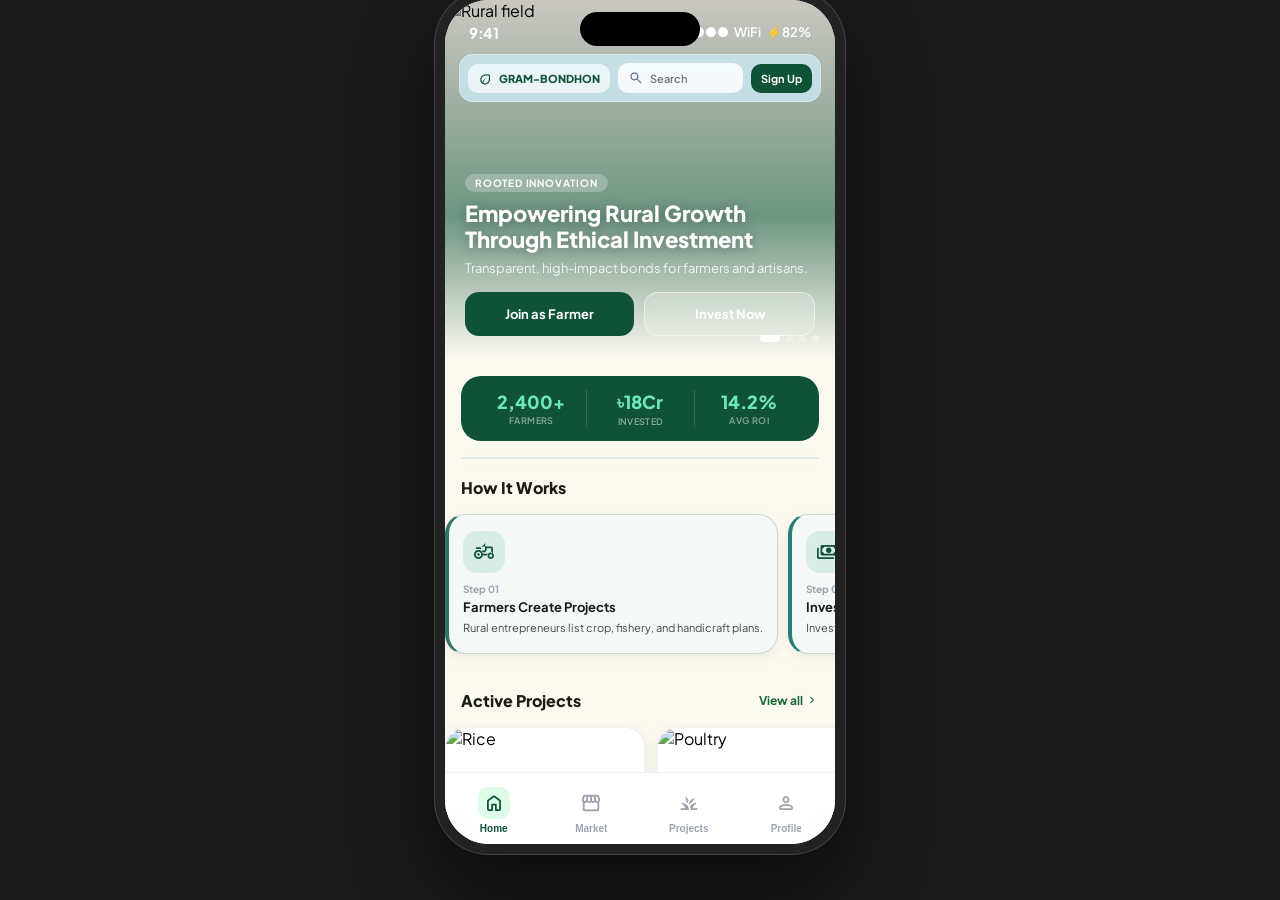
==== app.html @ dda67c63 "Initial commit: GRAM-BONDHON app" ====
<!doctype html>
<html lang="en">
  <head>
    <meta charset="utf-8" />
    <meta
      name="viewport"
      content="width=390, initial-scale=1.0, viewport-fit=cover, user-scalable=no"
    />
    <title>GRAM-BONDHON App</title>
    <link
      href="https://fonts.googleapis.com/css2?family=Plus+Jakarta+Sans:wght@400;500;600;700;800&display=swap"
      rel="stylesheet"
    />
    <link
      href="https://fonts.googleapis.com/css2?family=Material+Symbols+Rounded:opsz,wght,FILL,GRAD@24,400,0,0&display=swap"
      rel="stylesheet"
    />
    <style>
      *,
      *::before,
      *::after {
        box-sizing: border-box;
        margin: 0;
        padding: 0;
      }

      :root {
        --green-950: #052e16;
        --green-900: #0f5238;
        --green-800: #166534;
        --green-700: #15803d;
        --green-500: #22c55e;
        --green-100: #dcfce7;
        --green-50: #f0fdf4;
        --cream: #fcf9f1;
        --cream-2: #f6f3eb;
        --ink: #1c1c17;
        --ink-soft: #404943;
        --outline: #bfc9c1;
        --white: #ffffff;
        --amber: #f59e0b;
        --coral: #ef4444;
        --safe-bottom: env(safe-area-inset-bottom, 0px);
        --safe-top: env(safe-area-inset-top, 0px);
      }

      html,
      body {
        width: 100%;
        height: 100%;
        background: #1a1a1a;
        font-family: "Plus Jakarta Sans", sans-serif;
        -webkit-tap-highlight-color: transparent;
        overscroll-behavior: none;
      }

      /* ── PHONE SHELL (desktop preview) ── */
      .phone-shell {
        width: 390px;
        height: 844px;
        margin: 0 auto;
        position: relative;
        overflow: hidden;
        background: var(--cream);
        border-radius: 44px;
        box-shadow:
          0 0 0 10px #222,
          0 0 0 11px #444,
          0 40px 80px rgba(0, 0, 0, 0.6);
      }

      /* On real mobile → full screen */
      @media (max-width: 430px) {
        html,
        body {
          background: var(--cream);
        }
        .phone-shell {
          width: 100vw;
          height: 100svh;
          border-radius: 0;
          box-shadow: none;
          margin: 0;
        }
      }

      /* ── STATUS BAR ── */
      .status-bar {
        position: absolute;
        top: 0;
        left: 0;
        right: 0;
        height: 50px;
        padding: 14px 24px 0;
        display: flex;
        justify-content: space-between;
        align-items: center;
        z-index: 100;
      }
      .status-bar.dark {
        color: var(--white);
      }
      .status-bar.light {
        color: var(--ink);
      }
      .status-time {
        font-size: 15px;
        font-weight: 700;
        letter-spacing: -0.02em;
      }
      .status-icons {
        display: flex;
        align-items: center;
        gap: 5px;
        font-size: 13px;
        font-weight: 600;
      }

      /* Dynamic island */
      .dynamic-island {
        position: absolute;
        top: 12px;
        left: 50%;
        transform: translateX(-50%);
        width: 120px;
        height: 34px;
        background: #000;
        border-radius: 20px;
        z-index: 200;
      }

      /* ── SCREENS ── */
      .screen {
        position: absolute;
        inset: 0;
        overflow-y: auto;
        overflow-x: hidden;
        overscroll-behavior-y: contain;
        background: var(--cream);
        display: none;
        flex-direction: column;
        padding-bottom: calc(80px + var(--safe-bottom));
      }
      .screen.active {
        display: flex;
      }
      .screen::-webkit-scrollbar {
        display: none;
      }

      /* ── BOTTOM TAB BAR ── */
      .tabbar {
        position: absolute;
        bottom: 0;
        left: 0;
        right: 0;
        height: calc(72px + var(--safe-bottom));
        background: rgba(255, 255, 255, 0.95);
        backdrop-filter: blur(20px);
        border-top: 1px solid rgba(0, 0, 0, 0.06);
        display: flex;
        align-items: flex-start;
        padding-top: 8px;
        z-index: 100;
      }
      .tab-item {
        flex: 1;
        display: flex;
        flex-direction: column;
        align-items: center;
        gap: 4px;
        background: none;
        border: none;
        cursor: pointer;
        padding: 6px 0;
        transition: transform 150ms ease;
      }
      .tab-item:active {
        transform: scale(0.9);
      }
      .tab-icon {
        width: 32px;
        height: 32px;
        border-radius: 10px;
        display: flex;
        align-items: center;
        justify-content: center;
        transition:
          background 200ms,
          color 200ms;
      }
      .tab-item .tab-icon .material-symbols-rounded {
        font-size: 22px;
        color: #9ca3af;
      }
      .tab-item.active .tab-icon {
        background: var(--green-100);
      }
      .tab-item.active .tab-icon .material-symbols-rounded {
        color: var(--green-900);
      }
      .tab-label {
        font-size: 10px;
        font-weight: 600;
        color: #9ca3af;
      }
      .tab-item.active .tab-label {
        color: var(--green-900);
      }

      /* ── HERO SCREEN (Home) ── */
      .home-hero {
        position: relative;
        width: 100%;
        height: 360px;
        flex-shrink: 0;
      }
      .home-hero img {
        width: 100%;
        height: 100%;
        object-fit: cover;
      }
      .hero-slide {
        position: absolute;
        inset: 0;
        opacity: 0;
        transition: opacity 800ms ease;
      }
      .hero-slide.active {
        opacity: 1;
      }
      .hero-overlay {
        position: absolute;
        inset: 0;
        background: linear-gradient(
          to bottom,
          rgba(0, 0, 0, 0.2) 0%,
          rgba(15, 82, 56, 0.6) 60%,
          var(--cream) 100%
        );
      }
      .hero-text {
        position: absolute;
        bottom: 0;
        left: 0;
        right: 0;
        padding: 20px 20px 24px;
      }
      .hero-tag {
        display: inline-block;
        padding: 3px 10px;
        background: rgba(255, 255, 255, 0.25);
        backdrop-filter: blur(8px);
        border-radius: 20px;
        color: #fff;
        font-size: 10px;
        font-weight: 700;
        letter-spacing: 0.08em;
        text-transform: uppercase;
        margin-bottom: 8px;
      }
      .hero-title {
        font-size: 22px;
        font-weight: 800;
        color: #fff;
        line-height: 1.2;
        text-shadow: 0 2px 12px rgba(0, 0, 0, 0.3);
      }
      .hero-sub {
        font-size: 13px;
        color: rgba(255, 255, 255, 0.85);
        line-height: 1.5;
        margin-top: 6px;
      }
      .hero-dots {
        position: absolute;
        right: 16px;
        bottom: 18px;
        display: flex;
        gap: 6px;
        z-index: 3;
      }
      .hero-dot {
        width: 7px;
        height: 7px;
        border-radius: 999px;
        background: rgba(255, 255, 255, 0.35);
      }
      .hero-dot.active {
        width: 20px;
        background: rgba(255, 255, 255, 0.95);
      }

      .home-topnav {
        position: absolute;
        top: 54px;
        left: 14px;
        right: 14px;
        z-index: 20;
        border-radius: 14px;
        padding: 8px;
        background: rgba(207, 239, 251, 0.72);
        backdrop-filter: blur(10px);
        border: 1px solid rgba(255, 255, 255, 0.35);
        display: flex;
        align-items: center;
        gap: 8px;
      }
      .brand-chip {
        display: flex;
        align-items: center;
        gap: 6px;
        background: rgba(255, 255, 255, 0.65);
        border-radius: 10px;
        padding: 7px 10px;
        color: var(--green-900);
        font-size: 11px;
        font-weight: 800;
        white-space: nowrap;
      }
      .brand-chip .material-symbols-rounded {
        font-size: 15px;
      }
      .mini-search {
        flex: 1;
        display: flex;
        align-items: center;
        gap: 6px;
        background: rgba(255, 255, 255, 0.82);
        border-radius: 10px;
        padding: 7px 10px;
      }
      .mini-search .material-symbols-rounded {
        font-size: 16px;
        color: #64748b;
      }
      .mini-search input {
        border: none;
        outline: none;
        width: 100%;
        background: transparent;
        font:
          600 11px "Plus Jakarta Sans",
          sans-serif;
        color: #334155;
      }
      .signup-chip {
        border: none;
        border-radius: 10px;
        padding: 8px 10px;
        background: var(--green-900);
        color: #fff;
        font:
          700 11px "Plus Jakarta Sans",
          sans-serif;
      }

      .halal-card {
        margin: 0 16px 18px;
        display: flex;
        background: var(--white);
        border: 1px solid rgba(15, 82, 56, 0.12);
        border-radius: 20px;
        overflow: hidden;
        box-shadow: 0 4px 14px rgba(0, 0, 0, 0.06);
      }
      .halal-card img {
        width: 118px;
        object-fit: cover;
      }
      .halal-body {
        padding: 12px;
      }
      .halal-kicker {
        font-size: 9px;
        font-weight: 800;
        color: var(--green-800);
        text-transform: uppercase;
        letter-spacing: 0.08em;
      }
      .halal-title {
        margin-top: 4px;
        font-size: 14px;
        line-height: 1.3;
        font-weight: 800;
        color: var(--ink);
      }
      .halal-points {
        margin-top: 7px;
        color: var(--ink-soft);
        font-size: 11px;
        line-height: 1.5;
      }
      .hero-btns {
        display: flex;
        gap: 10px;
        margin-top: 14px;
      }
      .btn-primary {
        flex: 1;
        padding: 13px;
        background: var(--green-900);
        color: #fff;
        font-family: inherit;
        font-size: 13px;
        font-weight: 700;
        border: none;
        border-radius: 14px;
        cursor: pointer;
        transition: transform 150ms;
        active: scale(0.95);
      }
      .btn-primary:active {
        transform: scale(0.95);
      }
      .btn-secondary {
        flex: 1;
        padding: 13px;
        background: rgba(255, 255, 255, 0.2);
        color: #fff;
        font-family: inherit;
        font-size: 13px;
        font-weight: 700;
        border: 1.5px solid rgba(255, 255, 255, 0.5);
        border-radius: 14px;
        cursor: pointer;
        backdrop-filter: blur(8px);
      }
      .btn-secondary:active {
        transform: scale(0.95);
      }

      /* ── STATS STRIP ── */
      .stats-strip {
        margin: 0 16px 16px;
        background: var(--green-900);
        border-radius: 20px;
        padding: 14px 16px;
        display: grid;
        grid-template-columns: 1fr 1fr 1fr;
        text-align: center;
      }
      .stat-item {
        padding: 0 8px;
      }
      .stat-item + .stat-item {
        border-left: 1px solid rgba(255, 255, 255, 0.15);
      }
      .stat-val {
        font-size: 18px;
        font-weight: 800;
        color: #6ee7b7;
      }
      .stat-lbl {
        font-size: 9px;
        font-weight: 600;
        color: rgba(255, 255, 255, 0.5);
        text-transform: uppercase;
        letter-spacing: 0.04em;
        margin-top: 2px;
      }

      /* ── SECTION HEADER ── */
      .section-header {
        display: flex;
        justify-content: space-between;
        align-items: center;
        padding: 0 16px;
        margin-bottom: 12px;
      }
      .section-title {
        font-size: 16px;
        font-weight: 800;
        color: var(--ink);
      }
      .section-link {
        font-size: 12px;
        font-weight: 700;
        color: var(--green-800);
        background: none;
        border: none;
        cursor: pointer;
        font-family: inherit;
        display: flex;
        align-items: center;
        gap: 2px;
      }
      .material-symbols-rounded {
        font-family: "Material Symbols Rounded";
        font-style: normal;
      }

      /* ── PROJECT CARDS (horizontal scroll) ── */
      .cards-scroll {
        display: flex;
        gap: 12px;
        overflow-x: auto;
        overflow-y: hidden;
        padding: 4px 16px 12px;
        scroll-snap-type: x mandatory;
        -webkit-overflow-scrolling: touch;
      }
      .cards-scroll::-webkit-scrollbar {
        display: none;
      }

      .proj-card {
        width: 200px;
        flex-shrink: 0;
        background: var(--white);
        border-radius: 20px;
        overflow: hidden;
        scroll-snap-align: start;
        box-shadow: 0 4px 16px rgba(0, 0, 0, 0.07);
        border: 1px solid rgba(0, 0, 0, 0.05);
      }
      .proj-img {
        width: 100%;
        height: 120px;
        object-fit: cover;
        display: block;
      }
      .proj-body {
        padding: 12px;
      }
      .proj-badge {
        display: inline-block;
        padding: 3px 9px;
        border-radius: 20px;
        font-size: 9px;
        font-weight: 700;
        text-transform: uppercase;
        letter-spacing: 0.06em;
        margin-bottom: 7px;
      }
      .badge-green {
        background: var(--green-100);
        color: var(--green-800);
      }
      .badge-blue {
        background: #dbeafe;
        color: #1e40af;
      }
      .badge-teal {
        background: #ccfbf1;
        color: #0f766e;
      }
      .proj-loc {
        display: flex;
        align-items: center;
        gap: 3px;
        font-size: 10px;
        color: #9ca3af;
        font-weight: 600;
        margin-bottom: 4px;
      }
      .proj-name {
        font-size: 13px;
        font-weight: 700;
        color: var(--ink);
        margin-bottom: 10px;
      }
      .proj-progress-wrap {
        height: 5px;
        background: #f1f5f9;
        border-radius: 99px;
        overflow: hidden;
        margin-bottom: 4px;
      }
      .proj-progress-fill {
        height: 100%;
        background: linear-gradient(90deg, var(--green-800), #34d399);
        border-radius: 99px;
      }
      .proj-stats {
        display: flex;
        justify-content: space-between;
        align-items: center;
        margin-top: 10px;
        padding-top: 10px;
        border-top: 1px solid #f1f5f9;
      }
      .proj-roi {
        font-size: 15px;
        font-weight: 800;
        color: var(--green-900);
      }
      .proj-roi-lbl {
        font-size: 9px;
        color: #9ca3af;
        font-weight: 600;
        display: block;
      }
      .btn-invest {
        padding: 7px 14px;
        background: var(--green-900);
        color: #fff;
        font-size: 11px;
        font-weight: 700;
        border: none;
        border-radius: 10px;
        cursor: pointer;
        font-family: inherit;
      }
      .btn-invest:active {
        transform: scale(0.92);
      }
      .btn-closed {
        padding: 7px 14px;
        background: var(--green-50);
        color: var(--green-800);
        font-size: 11px;
        font-weight: 700;
        border: 1px solid var(--green-800);
        border-radius: 10px;
      }

      /* ── HOW IT WORKS ── */
      .steps-row {
        display: flex;
        gap: 10px;
        overflow-x: auto;
        padding: 4px 16px 12px;
        scroll-snap-type: x mandatory;
      }
      .steps-row::-webkit-scrollbar {
        display: none;
      }
      .step-card {
        min-width: 160px;
        background: #f4f8f6;
        border-radius: 20px;
        padding: 16px 14px;
        scroll-snap-align: start;
        border: 1px solid rgba(19, 78, 74, 0.18);
        border-left: 4px solid #2f7666;
        box-shadow: 0 4px 14px rgba(0, 0, 0, 0.06);
        flex-shrink: 0;
      }
      .step-card:nth-child(2) {
        border-left-color: #2b7b78;
      }
      .step-card:nth-child(3) {
        border-left-color: #337b5e;
      }
      .step-card:nth-child(4) {
        border-left-color: #3a8372;
      }
      .step-card:nth-child(5) {
        border-left-color: #467d66;
      }
      .step-card:nth-child(6) {
        border-left-color: #2a6e5e;
      }
      .step-icon {
        width: 42px;
        height: 42px;
        border-radius: 14px;
        background: #d8ede5;
        display: flex;
        align-items: center;
        justify-content: center;
        margin-bottom: 10px;
      }
      .step-icon .material-symbols-rounded {
        font-size: 22px;
        color: var(--green-900);
      }
      .step-num {
        font-size: 10px;
        font-weight: 700;
        color: #9ca3af;
        margin-bottom: 4px;
      }
      .step-title {
        font-size: 13px;
        font-weight: 700;
        color: var(--ink);
        margin-bottom: 5px;
      }
      .step-desc {
        font-size: 11px;
        color: var(--ink-soft);
        line-height: 1.5;
      }

      /* ── TESTIMONIALS ── */
      .testi-card {
        margin: 0 16px 12px;
        background: var(--white);
        border-radius: 20px;
        padding: 16px;
        border: 1px solid rgba(0, 0, 0, 0.05);
        box-shadow: 0 4px 14px rgba(0, 0, 0, 0.05);
      }
      .stars {
        display: flex;
        gap: 2px;
        margin-bottom: 10px;
      }
      .star {
        font-size: 14px;
        color: var(--amber);
      }
      .testi-quote {
        font-size: 13px;
        color: var(--ink-soft);
        line-height: 1.6;
        font-style: italic;
        margin-bottom: 12px;
      }
      .testi-author {
        display: flex;
        align-items: center;
        gap: 10px;
      }
      .testi-avatar {
        width: 36px;
        height: 36px;
        border-radius: 50%;
        overflow: hidden;
        flex-shrink: 0;
      }
      .testi-avatar img {
        width: 100%;
        height: 100%;
        object-fit: cover;
      }
      .testi-name {
        font-size: 13px;
        font-weight: 700;
        color: var(--ink);
      }
      .testi-role {
        font-size: 10px;
        font-weight: 600;
        color: #9ca3af;
        text-transform: uppercase;
        letter-spacing: 0.05em;
      }

      /* ── SECTION SPACING ── */
      .section {
        margin-bottom: 24px;
      }

      /* ── ARTISAN BANNER ── */
      .artisan-banner {
        margin: 0 16px 24px;
        border-radius: 24px;
        overflow: hidden;
        position: relative;
        height: 180px;
      }
      .artisan-banner img {
        width: 100%;
        height: 100%;
        object-fit: cover;
      }
      .artisan-overlay {
        position: absolute;
        inset: 0;
        background: linear-gradient(
          120deg,
          rgba(15, 82, 56, 0.85) 0%,
          rgba(15, 82, 56, 0.3) 100%
        );
        padding: 20px;
        display: flex;
        flex-direction: column;
        justify-content: flex-end;
      }
      .artisan-label {
        font-size: 10px;
        font-weight: 700;
        color: rgba(255, 255, 255, 0.7);
        text-transform: uppercase;
        letter-spacing: 0.08em;
        margin-bottom: 5px;
      }
      .artisan-title {
        font-size: 17px;
        font-weight: 800;
        color: #fff;
        line-height: 1.2;
        margin-bottom: 10px;
      }
      .artisan-btn {
        display: inline-block;
        padding: 9px 18px;
        background: #fff;
        color: var(--green-900);
        font-size: 12px;
        font-weight: 700;
        border-radius: 12px;
        border: none;
        cursor: pointer;
        font-family: inherit;
        width: fit-content;
      }

      .about-stack {
        display: grid;
        gap: 10px;
        margin: 0 16px 24px;
      }
      .about-card {
        background: var(--white);
        border: 1px solid rgba(15, 82, 56, 0.12);
        border-radius: 16px;
        padding: 14px;
      }
      .about-title {
        font-size: 13px;
        font-weight: 800;
        color: var(--green-900);
      }
      .about-desc {
        margin-top: 5px;
        font-size: 12px;
        line-height: 1.5;
        color: var(--ink-soft);
      }
      .about-cta {
        margin-top: 8px;
        background: var(--green-900);
        color: #fff;
        border: none;
        border-radius: 10px;
        padding: 8px 12px;
        font:
          700 11px "Plus Jakarta Sans",
          sans-serif;
      }

      /* ─── MARKETPLACE SCREEN ─── */
      .screen-topbar {
        padding: 56px 16px 16px;
        background: var(--white);
        border-bottom: 1px solid rgba(0, 0, 0, 0.06);
        position: sticky;
        top: 0;
        z-index: 10;
      }
      .screen-topbar h1 {
        font-size: 20px;
        font-weight: 800;
        color: var(--ink);
      }
      .screen-topbar p {
        font-size: 12px;
        color: #9ca3af;
        margin-top: 2px;
      }
      .search-bar {
        display: flex;
        align-items: center;
        gap: 10px;
        background: var(--cream-2);
        border-radius: 14px;
        padding: 10px 14px;
        margin-top: 12px;
      }
      .search-bar .material-symbols-rounded {
        font-size: 20px;
        color: #9ca3af;
      }
      .search-bar input {
        flex: 1;
        background: none;
        border: none;
        outline: none;
        font:
          500 13px "Plus Jakarta Sans",
          sans-serif;
        color: var(--ink);
      }
      .filter-chips {
        display: flex;
        gap: 8px;
        overflow-x: auto;
        padding: 12px 16px 0;
      }
      .filter-chips::-webkit-scrollbar {
        display: none;
      }
      .fchip {
        padding: 7px 14px;
        border-radius: 20px;
        font-size: 12px;
        font-weight: 600;
        white-space: nowrap;
        border: 1.5px solid var(--outline);
        color: var(--ink-soft);
        background: var(--white);
        cursor: pointer;
        font-family: inherit;
        transition: all 150ms;
      }
      .fchip.on {
        background: var(--green-900);
        color: #fff;
        border-color: var(--green-900);
      }

      .mkt-grid {
        padding: 16px;
        display: flex;
        flex-direction: column;
        gap: 12px;
      }
      .mkt-card {
        background: var(--white);
        border-radius: 20px;
        overflow: hidden;
        display: flex;
        gap: 0;
        border: 1px solid rgba(0, 0, 0, 0.06);
        box-shadow: 0 4px 14px rgba(0, 0, 0, 0.05);
      }
      .mkt-img {
        width: 110px;
        flex-shrink: 0;
      }
      .mkt-img img {
        width: 100%;
        height: 100%;
        object-fit: cover;
        display: block;
      }
      .mkt-body {
        padding: 12px;
        flex: 1;
      }
      .mkt-name {
        font-size: 14px;
        font-weight: 700;
        color: var(--ink);
        margin-bottom: 3px;
      }
      .mkt-loc {
        font-size: 10px;
        color: #9ca3af;
        font-weight: 600;
        margin-bottom: 8px;
      }
      .mkt-bar-wrap {
        height: 5px;
        background: #f1f5f9;
        border-radius: 99px;
        overflow: hidden;
      }
      .mkt-bar-fill {
        height: 100%;
        border-radius: 99px;
        background: linear-gradient(90deg, var(--green-800), #34d399);
      }
      .mkt-footer {
        display: flex;
        justify-content: space-between;
        align-items: center;
        margin-top: 10px;
      }
      .mkt-roi {
        font-size: 14px;
        font-weight: 800;
        color: var(--green-900);
      }
      .mkt-pct {
        font-size: 10px;
        font-weight: 700;
        color: var(--green-800);
      }

      /* ─── PROFILE SCREEN ─── */
      .profile-hero {
        background: linear-gradient(160deg, var(--green-900), #166534);
        padding: 60px 20px 28px;
        display: flex;
        flex-direction: column;
        align-items: center;
        text-align: center;
      }
      .avatar-ring {
        width: 80px;
        height: 80px;
        border-radius: 50%;
        border: 3px solid rgba(255, 255, 255, 0.4);
        overflow: hidden;
        margin-bottom: 12px;
      }
      .avatar-ring img {
        width: 100%;
        height: 100%;
        object-fit: cover;
      }
      .profile-name {
        font-size: 20px;
        font-weight: 800;
        color: #fff;
      }
      .profile-handle {
        font-size: 12px;
        color: rgba(255, 255, 255, 0.6);
        margin-top: 3px;
      }
      .profile-stats {
        display: flex;
        gap: 0;
        margin-top: 20px;
        background: rgba(255, 255, 255, 0.1);
        border-radius: 16px;
        overflow: hidden;
      }
      .pstat {
        flex: 1;
        padding: 12px 10px;
        text-align: center;
      }
      .pstat + .pstat {
        border-left: 1px solid rgba(255, 255, 255, 0.15);
      }
      .pstat-val {
        font-size: 16px;
        font-weight: 800;
        color: #fff;
      }
      .pstat-lbl {
        font-size: 9px;
        color: rgba(255, 255, 255, 0.5);
        font-weight: 600;
        text-transform: uppercase;
        letter-spacing: 0.04em;
      }

      .profile-menu {
        padding: 16px;
        display: flex;
        flex-direction: column;
        gap: 10px;
      }
      .menu-item {
        display: flex;
        align-items: center;
        gap: 14px;
        background: var(--white);
        padding: 14px 16px;
        border-radius: 16px;
        border: 1px solid rgba(0, 0, 0, 0.05);
      }
      .menu-icon {
        width: 38px;
        height: 38px;
        border-radius: 12px;
        display: flex;
        align-items: center;
        justify-content: center;
      }
      .menu-icon .material-symbols-rounded {
        font-size: 20px;
      }
      .menu-label {
        flex: 1;
        font-size: 14px;
        font-weight: 600;
        color: var(--ink);
      }
      .menu-arrow .material-symbols-rounded {
        font-size: 18px;
        color: #d1d5db;
      }

      /* ─── PROJECTS SCREEN ─── */
      .proj-full-card {
        margin: 0 16px 12px;
        background: var(--white);
        border-radius: 20px;
        overflow: hidden;
        border: 1px solid rgba(0, 0, 0, 0.06);
        box-shadow: 0 4px 14px rgba(0, 0, 0, 0.05);
      }
      .proj-full-img {
        width: 100%;
        height: 160px;
        object-fit: cover;
        display: block;
      }
      .proj-full-body {
        padding: 14px;
      }
      .proj-full-top {
        display: flex;
        justify-content: space-between;
        align-items: flex-start;
        margin-bottom: 10px;
      }
      .proj-full-name {
        font-size: 15px;
        font-weight: 800;
        color: var(--ink);
      }
      .proj-status {
        padding: 4px 10px;
        border-radius: 20px;
        font-size: 10px;
        font-weight: 700;
      }
      .status-open {
        background: var(--green-100);
        color: var(--green-800);
      }
      .status-closed {
        background: #fee2e2;
        color: #991b1b;
      }
      .proj-meta {
        display: flex;
        gap: 12px;
        font-size: 11px;
        color: #9ca3af;
        font-weight: 600;
        margin-bottom: 10px;
      }
      .proj-full-footer {
        display: flex;
        justify-content: space-between;
        align-items: center;
        padding-top: 10px;
        border-top: 1px solid #f8fafc;
      }

      /* Page transitions */
      .screen {
        animation: fadeUp 300ms ease both;
      }
      @keyframes fadeUp {
        from {
          opacity: 0;
          transform: translateY(8px);
        }
        to {
          opacity: 1;
          transform: translateY(0);
        }
      }
    </style>
  </head>
  <body>
    <div class="phone-shell">
      <!-- Dynamic Island -->
      <div class="dynamic-island"></div>

      <!-- ════════════════════ SCREEN: HOME ════════════════════ -->
      <div class="screen active" id="screen-home">
        <div
          class="status-bar dark"
          style="
            position: fixed;
            top: 0;
            left: 50%;
            transform: translateX(-50%);
            width: min(390px, 100vw);
            z-index: 200;
          "
        >
          <span class="status-time">9:41</span>
          <div class="status-icons">
            <span>●●●</span>
            <span>WiFi</span>
            <span>⚡82%</span>
          </div>
        </div>

        <div class="home-topnav">
          <div class="brand-chip">
            <span class="material-symbols-rounded">eco</span>GRAM-BONDHON
          </div>
          <label class="mini-search" aria-label="search">
            <span class="material-symbols-rounded">search</span>
            <input type="search" placeholder="Search" />
          </label>
          <button class="signup-chip">Sign Up</button>
        </div>

        <div class="home-hero">
          <img
            class="hero-slide active"
            src="https://lh3.googleusercontent.com/aida-public/[base64]"
            alt="Rural field"
          />
          <img
            class="hero-slide"
            src="https://lh3.googleusercontent.com/aida-public/[base64]"
            alt="Harvest"
          />
          <img
            class="hero-slide"
            src="https://lh3.googleusercontent.com/aida-public/[base64]"
            alt="Nakshi Kantha"
          />
          <img
            class="hero-slide"
            src="https://lh3.googleusercontent.com/aida-public/[base64]"
            alt="Handcrafted baskets"
          />
          <div class="hero-overlay"></div>
          <div class="hero-text">
            <span class="hero-tag">Rooted Innovation</span>
            <h1 class="hero-title">
              Empowering Rural Growth Through Ethical Investment
            </h1>
            <p class="hero-sub">
              Transparent, high-impact bonds for farmers and artisans.
            </p>
            <div class="hero-btns">
              <button class="btn-primary">Join as Farmer</button>
              <button class="btn-secondary">Invest Now</button>
            </div>
          </div>
          <div class="hero-dots">
            <span class="hero-dot active"></span>
            <span class="hero-dot"></span>
            <span class="hero-dot"></span>
            <span class="hero-dot"></span>
          </div>
        </div>

        <div class="stats-strip" style="margin-top: 16px">
          <div class="stat-item">
            <div class="stat-val">2,400+</div>
            <div class="stat-lbl">Farmers</div>
          </div>
          <div class="stat-item">
            <div class="stat-val">৳18Cr</div>
            <div class="stat-lbl">Invested</div>
          </div>
          <div class="stat-item">
            <div class="stat-val">14.2%</div>
            <div class="stat-lbl">Avg ROI</div>
          </div>
        </div>

        <div class="halal-card">
          <img
            src="https://lh3.googleusercontent.com/aida-public/[base64]"
            alt="Halal investment"
          />
          <div class="halal-body">
            <div class="halal-kicker">Halal Investment Reimagined</div>
            <div class="halal-title">0% Interest, 100% Asset-Backed</div>
            <div class="halal-points">
              Risk-sharing model with transparent production and fair returns.
            </div>
          </div>
        </div>

        <div class="section">
          <div class="section-header">
            <span class="section-title">How It Works</span>
          </div>
          <div class="steps-row">
            <div class="step-card">
              <div class="step-icon">
                <span class="material-symbols-rounded">agriculture</span>
              </div>
              <div class="step-num">Step 01</div>
              <div class="step-title">Farmers Create Projects</div>
              <div class="step-desc">
                Rural entrepreneurs list crop, fishery, and handicraft plans.
              </div>
            </div>
            <div class="step-card">
              <div class="step-icon">
                <span class="material-symbols-rounded">payments</span>
              </div>
              <div class="step-num">Step 02</div>
              <div class="step-title">Investors Fund Ventures</div>
              <div class="step-desc">
                Investors back vetted projects from as low as 5,000 BDT.
              </div>
            </div>
            <div class="step-card">
              <div class="step-icon">
                <span class="material-symbols-rounded">school</span>
              </div>
              <div class="step-num">Step 03</div>
              <div class="step-title">Training & Support</div>
              <div class="step-desc">
                Admin provides continuous guidance to improve skills and output.
              </div>
            </div>
            <div class="step-card">
              <div class="step-icon">
                <span class="material-symbols-rounded">monitoring</span>
              </div>
              <div class="step-num">Step 04</div>
              <div class="step-title">Production Monitoring</div>
              <div class="step-desc">
                Farmers and artisans produce while admin tracks quality.
              </div>
            </div>
            <div class="step-card">
              <div class="step-icon">
                <span class="material-symbols-rounded">storefront</span>
              </div>
              <div class="step-num">Step 05</div>
              <div class="step-title">Sales & Distribution</div>
              <div class="step-desc">
                Goods are sold online and in local markets; customers buy
                direct.
              </div>
            </div>
            <div class="step-card">
              <div class="step-icon">
                <span class="material-symbols-rounded">trending_up</span>
              </div>
              <div class="step-num">Step 06</div>
              <div class="step-title">Profit Distribution</div>
              <div class="step-desc">
                Returns are fairly shared among investors, producers, and
                platform.
              </div>
            </div>
          </div>
        </div>

        <div class="section">
          <div class="section-header">
            <span class="section-title">Active Projects</span>
            <button class="section-link" onclick="switchTab('marketplace')">
              View all
              <span class="material-symbols-rounded" style="font-size: 14px"
                >chevron_right</span
              >
            </button>
          </div>
          <div class="cards-scroll">
            <div class="proj-card">
              <img
                class="proj-img"
                src="https://lh3.googleusercontent.com/aida-public/[base64]"
                alt="Rice"
              />
              <div class="proj-body">
                <span class="proj-badge badge-green">Agriculture</span>
                <div class="proj-loc">
                  <span class="material-symbols-rounded" style="font-size: 11px"
                    >location_on</span
                  >Mymensingh
                </div>
                <div class="proj-name">Monsoon Paddy Harvest</div>
                <div class="proj-progress-wrap">
                  <div class="proj-progress-fill" style="width: 90%"></div>
                </div>
                <div
                  style="
                    font-size: 10px;
                    color: #9ca3af;
                    font-weight: 600;
                    margin-top: 3px;
                  "
                >
                  90% funded
                </div>
                <div class="proj-stats">
                  <div>
                    <span class="proj-roi-lbl">ROI</span
                    ><span class="proj-roi">12.5%</span>
                  </div>
                  <button class="btn-invest">Invest</button>
                </div>
              </div>
            </div>

            <div class="proj-card">
              <img
                class="proj-img"
                src="https://lh3.googleusercontent.com/aida-public/[base64]"
                alt="Poultry"
              />
              <div class="proj-body">
                <span class="proj-badge badge-blue">Livestock</span>
                <div class="proj-loc">
                  <span class="material-symbols-rounded" style="font-size: 11px"
                    >location_on</span
                  >Bogra
                </div>
                <div class="proj-name">Sustainable Poultry</div>
                <div class="proj-progress-wrap">
                  <div class="proj-progress-fill" style="width: 65%"></div>
                </div>
                <div
                  style="
                    font-size: 10px;
                    color: #9ca3af;
                    font-weight: 600;
                    margin-top: 3px;
                  "
                >
                  65% funded
                </div>
                <div class="proj-stats">
                  <div>
                    <span class="proj-roi-lbl">ROI</span
                    ><span class="proj-roi">15.0%</span>
                  </div>
                  <button class="btn-invest">Invest</button>
                </div>
              </div>
            </div>

            <div class="proj-card">
              <img
                class="proj-img"
                src="https://lh3.googleusercontent.com/aida-public/[base64]"
                alt="Fish"
              />
              <div class="proj-body">
                <span class="proj-badge badge-teal">Fishery</span>
                <div class="proj-loc">
                  <span class="material-symbols-rounded" style="font-size: 11px"
                    >location_on</span
                  >Sylhet
                </div>
                <div class="proj-name">Sylhet Bio-Fish Hatchery</div>
                <div class="proj-progress-wrap">
                  <div class="proj-progress-fill" style="width: 42%"></div>
                </div>
                <div
                  style="
                    font-size: 10px;
                    color: #9ca3af;
                    font-weight: 600;
                    margin-top: 3px;
                  "
                >
                  42% funded
                </div>
                <div class="proj-stats">
                  <div>
                    <span class="proj-roi-lbl">ROI</span
                    ><span class="proj-roi">18.2%</span>
                  </div>
                  <button class="btn-invest">Invest</button>
                </div>
              </div>
            </div>

            <div class="proj-card">
              <img
                class="proj-img"
                src="https://lh3.googleusercontent.com/aida-public/[base64]"
                alt="Nakshi Kantha"
              />
              <div class="proj-body">
                <span class="proj-badge badge-green">Handicraft</span>
                <div class="proj-loc">
                  <span class="material-symbols-rounded" style="font-size: 11px"
                    >location_on</span
                  >Rajshahi
                </div>
                <div class="proj-name">Nakshi Kantha Collective</div>
                <div class="proj-progress-wrap">
                  <div class="proj-progress-fill" style="width: 63%"></div>
                </div>
                <div
                  style="
                    font-size: 10px;
                    color: #9ca3af;
                    font-weight: 600;
                    margin-top: 3px;
                  "
                >
                  63% funded
                </div>
                <div class="proj-stats">
                  <div>
                    <span class="proj-roi-lbl">ROI</span
                    ><span class="proj-roi">11.0%</span>
                  </div>
                  <button class="btn-invest">Invest</button>
                </div>
              </div>
            </div>

            <div class="proj-card">
              <img
                class="proj-img"
                src="https://lh3.googleusercontent.com/aida-public/[base64]"
                alt="Jhuri Beti Bag"
              />
              <div class="proj-body">
                <span class="proj-badge badge-blue">Handicraft</span>
                <div class="proj-loc">
                  <span class="material-symbols-rounded" style="font-size: 11px"
                    >location_on</span
                  >Khulna
                </div>
                <div class="proj-name">Jhuri Beti Bag Workshop</div>
                <div class="proj-progress-wrap">
                  <div class="proj-progress-fill" style="width: 56%"></div>
                </div>
                <div
                  style="
                    font-size: 10px;
                    color: #9ca3af;
                    font-weight: 600;
                    margin-top: 3px;
                  "
                >
                  56% funded
                </div>
                <div class="proj-stats">
                  <div>
                    <span class="proj-roi-lbl">ROI</span
                    ><span class="proj-roi">10.8%</span>
                  </div>
                  <button class="btn-invest">Invest</button>
                </div>
              </div>
            </div>
          </div>
        </div>

        <div class="artisan-banner">
          <img
            src="https://lh3.googleusercontent.com/aida-public/[base64]"
            alt="Artisan"
          />
          <div class="artisan-overlay">
            <span class="artisan-label">Empowering Artisans</span>
            <div class="artisan-title">
              Handcrafted Legacy: Women Entrepreneurs
            </div>
            <button class="artisan-btn">Explore Collective</button>
          </div>
        </div>

        <div class="section">
          <div class="section-header">
            <span class="section-title">Ratings & Reviews</span>
          </div>
          <div class="testi-card">
            <div class="stars">★★★★★</div>
            <p class="testi-quote">
              "Knowing my capital is helping a farmer in Sylhet buy modern
              equipment is much more rewarding than just seeing numbers in a
              bank app."
            </p>
            <div class="testi-author">
              <div class="testi-avatar">
                <img
                  src="https://lh3.googleusercontent.com/aida-public/[base64]"
                  alt="Anwar"
                />
              </div>
              <div>
                <div class="testi-name">Anwar Hossain</div>
                <div class="testi-role">Tech Entrepreneur</div>
              </div>
            </div>
          </div>
          <div class="testi-card">
            <div class="stars">★★★★★</div>
            <p class="testi-quote">
              "Being part of the artisan collective has grown our village's
              income by 40%. The platform cut out the middlemen entirely."
            </p>
            <div class="testi-author">
              <div class="testi-avatar">
                <img
                  src="https://lh3.googleusercontent.com/aida-public/[base64]"
                  alt="Rabeya"
                />
              </div>
              <div>
                <div class="testi-name">Rabeya Begum</div>
                <div class="testi-role">Artisan Leader</div>
              </div>
            </div>
          </div>
          <div class="testi-card">
            <div class="stars">★★★★★</div>
            <p class="testi-quote">
              "I receive monthly updates with photos of the ventures I funded.
              It feels connected, transparent, and meaningful."
            </p>
            <div class="testi-author">
              <div class="testi-avatar">
                <img
                  src="https://lh3.googleusercontent.com/aida-public/[base64]"
                  alt="Farah"
                />
              </div>
              <div>
                <div class="testi-name">Farah Jahan</div>
                <div class="testi-role">Financial Analyst</div>
              </div>
            </div>
          </div>
        </div>

        <div class="section">
          <div class="section-header">
            <span class="section-title">About</span>
          </div>
          <div class="about-stack">
            <article class="about-card">
              <div class="about-title">Who We Are</div>
              <p class="about-desc">
                GRAM-BONDHON connects ethical investors with rural farmers and
                women artisans across Bangladesh.
              </p>
            </article>
            <article class="about-card">
              <div class="about-title">Our Partners</div>
              <p class="about-desc">
                We collaborate with local cooperatives, community groups, and
                logistics partners to ensure fair market access.
              </p>
            </article>
            <article class="about-card">
              <div class="about-title">Hiring</div>
              <p class="about-desc">
                Join our team to build inclusive finance and rural growth tools.
              </p>
              <button class="about-cta">View Openings</button>
            </article>
          </div>
        </div>
      </div>
      <!-- end #screen-home -->

      <!-- ════════════════════ SCREEN: MARKETPLACE ════════════════════ -->
      <div class="screen" id="screen-marketplace">
        <div class="screen-topbar">
          <h1>Marketplace</h1>
          <p>67 active investment bonds</p>
          <div class="search-bar">
            <span class="material-symbols-rounded">search</span>
            <input
              placeholder="Search projects, crops, regions…"
              type="search"
            />
          </div>
        </div>
        <div class="filter-chips">
          <button class="fchip on">All</button>
          <button class="fchip">Agriculture</button>
          <button class="fchip">Livestock</button>
          <button class="fchip">Fishery</button>
          <button class="fchip">Artisan</button>
        </div>
        <div class="mkt-grid">
          <div class="mkt-card">
            <div class="mkt-img">
              <img
                src="https://lh3.googleusercontent.com/aida-public/[base64]"
                alt=""
              />
            </div>
            <div class="mkt-body">
              <div class="mkt-name">Monsoon Paddy Harvest</div>
              <div class="mkt-loc">📍 Mymensingh, Bangladesh</div>
              <div class="mkt-bar-wrap">
                <div class="mkt-bar-fill" style="width: 90%"></div>
              </div>
              <div class="mkt-footer">
                <span class="mkt-roi">12.5%</span
                ><span class="mkt-pct">90% funded</span>
              </div>
            </div>
          </div>
          <div class="mkt-card">
            <div class="mkt-img">
              <img
                src="https://lh3.googleusercontent.com/aida-public/[base64]"
                alt=""
              />
            </div>
            <div class="mkt-body">
              <div class="mkt-name">Sustainable Poultry</div>
              <div class="mkt-loc">📍 Bogra, Bangladesh</div>
              <div class="mkt-bar-wrap">
                <div class="mkt-bar-fill" style="width: 65%"></div>
              </div>
              <div class="mkt-footer">
                <span class="mkt-roi">15.0%</span
                ><span class="mkt-pct">65% funded</span>
              </div>
            </div>
          </div>
          <div class="mkt-card">
            <div class="mkt-img">
              <img
                src="https://lh3.googleusercontent.com/aida-public/[base64]"
                alt=""
              />
            </div>
            <div class="mkt-body">
              <div class="mkt-name">Sylhet Bio-Fish Hatchery</div>
              <div class="mkt-loc">📍 Sylhet, Bangladesh</div>
              <div class="mkt-bar-wrap">
                <div class="mkt-bar-fill" style="width: 42%"></div>
              </div>
              <div class="mkt-footer">
                <span class="mkt-roi">18.2%</span
                ><span class="mkt-pct">42% funded</span>
              </div>
            </div>
          </div>
          <div class="mkt-card">
            <div class="mkt-img">
              <img
                src="https://lh3.googleusercontent.com/aida-public/[base64]"
                alt=""
              />
            </div>
            <div class="mkt-body">
              <div class="mkt-name">Nakshi Kantha Artisans</div>
              <div class="mkt-loc">📍 Rajshahi, Bangladesh</div>
              <div class="mkt-bar-wrap">
                <div class="mkt-bar-fill" style="width: 63%"></div>
              </div>
              <div class="mkt-footer">
                <span class="mkt-roi">11.0%</span
                ><span class="mkt-pct">63% funded</span>
              </div>
            </div>
          </div>
        </div>
      </div>
      <!-- end marketplace -->

      <!-- ════════════════════ SCREEN: PROJECTS ════════════════════ -->
      <div class="screen" id="screen-projects">
        <div class="screen-topbar">
          <h1>My Projects</h1>
          <p>Track your active investments</p>
        </div>
        <div style="padding: 16px 0">
          <div class="proj-full-card">
            <img
              class="proj-full-img"
              src="https://lh3.googleusercontent.com/aida-public/[base64]"
              alt="Paddy"
            />
            <div class="proj-full-body">
              <div class="proj-full-top">
                <div class="proj-full-name">Monsoon Paddy Cycle</div>
                <span class="proj-status status-open">Active</span>
              </div>
              <div class="proj-meta">
                <span>📍 Bogura</span>
                <span>🌾 Agriculture</span>
                <span>150 days left</span>
              </div>
              <div class="proj-progress-wrap">
                <div class="proj-progress-fill" style="width: 82%"></div>
              </div>
              <div
                style="
                  font-size: 11px;
                  color: #9ca3af;
                  font-weight: 600;
                  margin-top: 4px;
                "
              >
                82% of ৳12,00,000 raised
              </div>
              <div class="proj-full-footer">
                <div>
                  <div
                    class="proj-roi-lbl"
                    style="font-size: 10px; color: #9ca3af"
                  >
                    Your Investment
                  </div>
                  <div
                    style="
                      font-size: 15px;
                      font-weight: 800;
                      color: var(--green-900);
                    "
                  >
                    ৳25,000
                  </div>
                </div>
                <div>
                  <div
                    class="proj-roi-lbl"
                    style="font-size: 10px; color: #9ca3af"
                  >
                    Expected Return
                  </div>
                  <div
                    style="
                      font-size: 15px;
                      font-weight: 800;
                      color: var(--green-900);
                    "
                  >
                    ৳28,125
                  </div>
                </div>
              </div>
            </div>
          </div>
          <div class="proj-full-card">
            <img
              class="proj-full-img"
              src="https://lh3.googleusercontent.com/aida-public/[base64]"
              alt="Fish"
            />
            <div class="proj-full-body">
              <div class="proj-full-top">
                <div class="proj-full-name">Bio-Fish Hatchery</div>
                <span class="proj-status status-closed">Completed</span>
              </div>
              <div class="proj-meta">
                <span>📍 Sylhet</span>
                <span>🐟 Fishery</span>
                <span>Matured</span>
              </div>
              <div class="proj-progress-wrap">
                <div class="proj-progress-fill" style="width: 100%"></div>
              </div>
              <div
                style="
                  font-size: 11px;
                  color: #9ca3af;
                  font-weight: 600;
                  margin-top: 4px;
                "
              >
                Fully funded & closed
              </div>
              <div class="proj-full-footer">
                <div>
                  <div
                    class="proj-roi-lbl"
                    style="font-size: 10px; color: #9ca3af"
                  >
                    Invested
                  </div>
                  <div
                    style="
                      font-size: 15px;
                      font-weight: 800;
                      color: var(--green-900);
                    "
                  >
                    ৳50,000
                  </div>
                </div>
                <div>
                  <div
                    class="proj-roi-lbl"
                    style="font-size: 10px; color: #9ca3af"
                  >
                    Returns Received
                  </div>
                  <div
                    style="font-size: 15px; font-weight: 800; color: #16a34a"
                  >
                    ৳59,100 ✓
                  </div>
                </div>
              </div>
            </div>
          </div>
        </div>
      </div>
      <!-- end projects -->

      <!-- ════════════════════ SCREEN: PROFILE ════════════════════ -->
      <div class="screen" id="screen-profile">
        <div class="profile-hero">
          <div class="avatar-ring">
            <img
              src="https://lh3.googleusercontent.com/aida-public/[base64]"
              alt="Profile"
            />
          </div>
          <div class="profile-name">Anwar Hossain</div>
          <div class="profile-handle">@anwar.investor · Dhaka</div>
          <div class="profile-stats" style="width: 100%; margin-top: 20px">
            <div class="pstat">
              <div class="pstat-val">12</div>
              <div class="pstat-lbl">Investments</div>
            </div>
            <div class="pstat">
              <div class="pstat-val">৳3.2L</div>
              <div class="pstat-lbl">Total Invested</div>
            </div>
            <div class="pstat">
              <div class="pstat-val">14.8%</div>
              <div class="pstat-lbl">Avg ROI</div>
            </div>
          </div>
        </div>
        <div class="profile-menu">
          <div class="menu-item">
            <div class="menu-icon" style="background: #dcfce7">
              <span
                class="material-symbols-rounded"
                style="color: var(--green-800)"
                >account_circle</span
              >
            </div>
            <span class="menu-label">Edit Profile</span>
            <div class="menu-arrow">
              <span class="material-symbols-rounded">chevron_right</span>
            </div>
          </div>
          <div class="menu-item">
            <div class="menu-icon" style="background: #dbeafe">
              <span class="material-symbols-rounded" style="color: #1d4ed8"
                >wallet</span
              >
            </div>
            <span class="menu-label">My Wallet</span>
            <div class="menu-arrow">
              <span class="material-symbols-rounded">chevron_right</span>
            </div>
          </div>
          <div class="menu-item">
            <div class="menu-icon" style="background: #fef3c7">
              <span class="material-symbols-rounded" style="color: #b45309"
                >notifications</span
              >
            </div>
            <span class="menu-label">Notifications</span>
            <div class="menu-arrow">
              <span class="material-symbols-rounded">chevron_right</span>
            </div>
          </div>
          <div class="menu-item">
            <div class="menu-icon" style="background: #f3e8ff">
              <span class="material-symbols-rounded" style="color: #7e22ce"
                >bar_chart</span
              >
            </div>
            <span class="menu-label">Impact Report</span>
            <div class="menu-arrow">
              <span class="material-symbols-rounded">chevron_right</span>
            </div>
          </div>
          <div class="menu-item">
            <div class="menu-icon" style="background: #fce7f3">
              <span class="material-symbols-rounded" style="color: #be185d"
                >help</span
              >
            </div>
            <span class="menu-label">Help & Support</span>
            <div class="menu-arrow">
              <span class="material-symbols-rounded">chevron_right</span>
            </div>
          </div>
          <div class="menu-item">
            <div class="menu-icon" style="background: #fee2e2">
              <span class="material-symbols-rounded" style="color: #dc2626"
                >logout</span
              >
            </div>
            <span class="menu-label" style="color: #dc2626">Log Out</span>
            <div class="menu-arrow">
              <span class="material-symbols-rounded">chevron_right</span>
            </div>
          </div>
        </div>
      </div>
      <!-- end profile -->

      <!-- ════════════════════ BOTTOM TAB BAR ════════════════════ -->
      <nav class="tabbar">
        <button
          class="tab-item active"
          id="tab-home"
          onclick="switchTab('home')"
        >
          <div class="tab-icon">
            <span class="material-symbols-rounded">home</span>
          </div>
          <span class="tab-label">Home</span>
        </button>
        <button
          class="tab-item"
          id="tab-marketplace"
          onclick="switchTab('marketplace')"
        >
          <div class="tab-icon">
            <span class="material-symbols-rounded">storefront</span>
          </div>
          <span class="tab-label">Market</span>
        </button>
        <button
          class="tab-item"
          id="tab-projects"
          onclick="switchTab('projects')"
        >
          <div class="tab-icon">
            <span class="material-symbols-rounded">grass</span>
          </div>
          <span class="tab-label">Projects</span>
        </button>
        <button
          class="tab-item"
          id="tab-profile"
          onclick="switchTab('profile')"
        >
          <div class="tab-icon">
            <span class="material-symbols-rounded">person</span>
          </div>
          <span class="tab-label">Profile</span>
        </button>
      </nav>
    </div>
    <!-- end phone-shell -->

    <script>
      function switchTab(name) {
        document
          .querySelectorAll(".screen")
          .forEach((s) => s.classList.remove("active"));
        document
          .querySelectorAll(".tab-item")
          .forEach((t) => t.classList.remove("active"));
        document.getElementById("screen-" + name).classList.add("active");
        document.getElementById("tab-" + name).classList.add("active");
      }

      // Filter chip toggle in marketplace
      document.querySelectorAll(".fchip").forEach((chip) => {
        chip.addEventListener("click", () => {
          document
            .querySelectorAll(".fchip")
            .forEach((c) => c.classList.remove("on"));
          chip.classList.add("on");
        });
      });

      // Home hero slideshow
      const heroSlides = document.querySelectorAll(".hero-slide");
      const heroDots = document.querySelectorAll(".hero-dot");
      let heroIndex = 0;
      function setHeroSlide(index) {
        heroSlides.forEach((slide, i) => {
          slide.classList.toggle("active", i === index);
        });
        heroDots.forEach((dot, i) => {
          dot.classList.toggle("active", i === index);
        });
      }
      if (heroSlides.length > 1) {
        setInterval(() => {
          heroIndex = (heroIndex + 1) % heroSlides.length;
          setHeroSlide(heroIndex);
        }, 4000);
      }
    </script>
  </body>
</html>
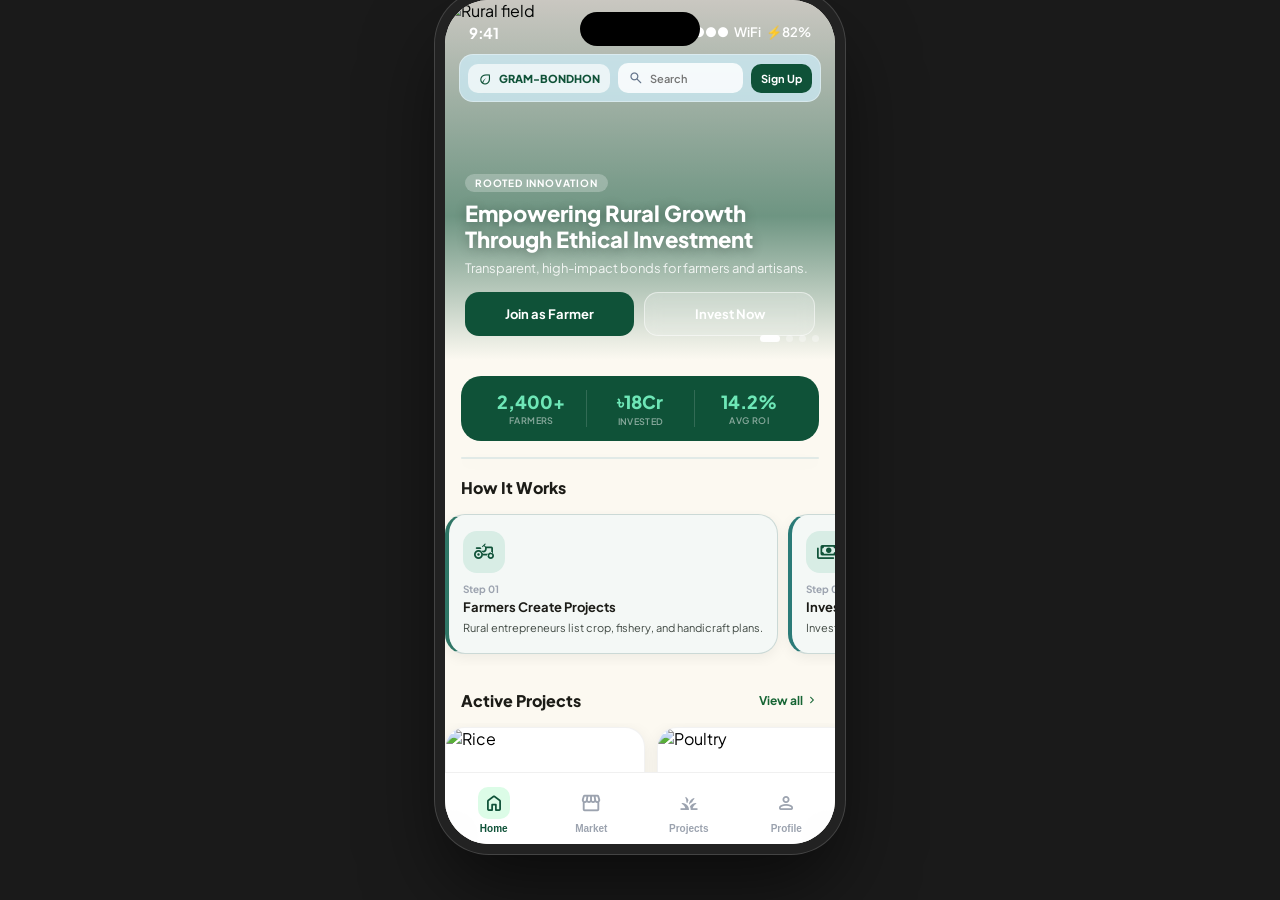
==== commit 5b47954b: "Add full auth and verification flow in app" ====
--- a/app.html
+++ b/app.html
@@ -353,6 +353,7 @@
         font:
           700 11px "Plus Jakarta Sans",
           sans-serif;
+        cursor: pointer;
       }
 
       .halal-card {
@@ -408,7 +409,6 @@
         border-radius: 14px;
         cursor: pointer;
         transition: transform 150ms;
-        active: scale(0.95);
       }
       .btn-primary:active {
         transform: scale(0.95);
@@ -1127,6 +1127,223 @@
         align-items: center;
         padding-top: 10px;
         border-top: 1px solid #f8fafc;
+      }
+
+      /* ─── AUTH OVERLAY ─── */
+      .auth-overlay {
+        position: absolute;
+        inset: 0;
+        background: rgba(7, 13, 10, 0.5);
+        backdrop-filter: blur(6px);
+        z-index: 400;
+        display: none;
+        align-items: flex-end;
+      }
+      .auth-overlay.active {
+        display: flex;
+      }
+      .auth-sheet {
+        width: 100%;
+        background: #fff;
+        border-radius: 24px 24px 0 0;
+        padding: 16px 16px calc(16px + var(--safe-bottom));
+        box-shadow: 0 -12px 28px rgba(0, 0, 0, 0.2);
+        max-height: 86%;
+        overflow-y: auto;
+      }
+      .auth-grab {
+        width: 42px;
+        height: 5px;
+        border-radius: 999px;
+        background: #d1d5db;
+        margin: 0 auto 10px;
+      }
+      .auth-head {
+        display: flex;
+        justify-content: space-between;
+        align-items: center;
+      }
+      .auth-title {
+        font-size: 18px;
+        font-weight: 800;
+        color: var(--ink);
+      }
+      .auth-close {
+        width: 34px;
+        height: 34px;
+        border-radius: 10px;
+        border: none;
+        background: #f3f4f6;
+        color: #374151;
+        cursor: pointer;
+      }
+      .auth-tabs {
+        margin-top: 12px;
+        display: grid;
+        grid-template-columns: 1fr 1fr;
+        gap: 8px;
+      }
+      .auth-tab {
+        padding: 10px;
+        border-radius: 12px;
+        border: 1.5px solid #d1d5db;
+        background: #fff;
+        font:
+          700 12px "Plus Jakarta Sans",
+          sans-serif;
+        color: #4b5563;
+        cursor: pointer;
+      }
+      .auth-tab.active {
+        border-color: var(--green-900);
+        color: var(--green-900);
+        background: var(--green-50);
+      }
+      .auth-msg {
+        margin-top: 10px;
+        border-radius: 10px;
+        padding: 9px 10px;
+        font-size: 11px;
+        line-height: 1.4;
+        display: none;
+      }
+      .auth-msg.show {
+        display: block;
+      }
+      .auth-msg.info {
+        background: #e0f2fe;
+        color: #0369a1;
+      }
+      .auth-msg.ok {
+        background: #dcfce7;
+        color: #166534;
+      }
+      .auth-msg.error {
+        background: #fee2e2;
+        color: #991b1b;
+      }
+      .auth-form {
+        margin-top: 12px;
+        display: grid;
+        gap: 10px;
+      }
+      .auth-field {
+        display: grid;
+        gap: 5px;
+      }
+      .auth-field label {
+        font-size: 11px;
+        font-weight: 700;
+        color: #4b5563;
+      }
+      .auth-field input {
+        width: 100%;
+        height: 42px;
+        border-radius: 12px;
+        border: 1.5px solid #d1d5db;
+        padding: 0 12px;
+        font:
+          600 13px "Plus Jakarta Sans",
+          sans-serif;
+        color: #111827;
+        outline: none;
+      }
+      .auth-field input:focus {
+        border-color: var(--green-700);
+        box-shadow: 0 0 0 3px rgba(22, 101, 52, 0.12);
+      }
+      .auth-submit {
+        margin-top: 4px;
+        height: 44px;
+        border: none;
+        border-radius: 12px;
+        color: #fff;
+        background: var(--green-900);
+        font:
+          700 13px "Plus Jakarta Sans",
+          sans-serif;
+        cursor: pointer;
+      }
+      .otp-wrap {
+        margin-top: 12px;
+        background: #f8fafc;
+        border: 1px solid #e5e7eb;
+        border-radius: 12px;
+        padding: 10px;
+        display: none;
+      }
+      .otp-wrap.active {
+        display: block;
+      }
+      .otp-top {
+        display: flex;
+        justify-content: space-between;
+        align-items: center;
+        margin-bottom: 7px;
+      }
+      .otp-title {
+        font-size: 12px;
+        font-weight: 800;
+        color: #111827;
+      }
+      .otp-hint {
+        font-size: 10px;
+        color: #6b7280;
+      }
+      .otp-row {
+        display: flex;
+        gap: 8px;
+      }
+      .otp-row input {
+        flex: 1;
+        height: 40px;
+        border-radius: 10px;
+        border: 1.5px solid #d1d5db;
+        padding: 0 10px;
+        font:
+          700 16px "Plus Jakarta Sans",
+          sans-serif;
+        letter-spacing: 0.18em;
+      }
+      .otp-row button {
+        width: 108px;
+        border: none;
+        border-radius: 10px;
+        background: #1f2937;
+        color: #fff;
+        font:
+          700 11px "Plus Jakarta Sans",
+          sans-serif;
+        cursor: pointer;
+      }
+      .otp-actions {
+        margin-top: 8px;
+        display: flex;
+        justify-content: flex-end;
+      }
+      .otp-resend {
+        border: none;
+        background: transparent;
+        color: var(--green-800);
+        font:
+          700 11px "Plus Jakarta Sans",
+          sans-serif;
+        cursor: pointer;
+      }
+      .verified-chip {
+        display: inline-flex;
+        align-items: center;
+        gap: 3px;
+        margin-left: 7px;
+        padding: 3px 7px;
+        border-radius: 999px;
+        background: rgba(255, 255, 255, 0.18);
+        border: 1px solid rgba(255, 255, 255, 0.25);
+        font-size: 10px;
+        font-weight: 700;
+      }
+      .verified-chip .material-symbols-rounded {
+        font-size: 12px;
       }
 
       /* Page transitions */
@@ -1179,7 +1396,7 @@
             <span class="material-symbols-rounded">search</span>
             <input type="search" placeholder="Search" />
           </label>
-          <button class="signup-chip">Sign Up</button>
+          <button class="signup-chip" id="auth-launch-btn">Sign Up</button>
         </div>
 
         <div class="home-hero">
@@ -1882,8 +2099,16 @@
               alt="Profile"
             />
           </div>
-          <div class="profile-name">Anwar Hossain</div>
-          <div class="profile-handle">@anwar.investor · Dhaka</div>
+          <div class="profile-name" id="profile-name-text">
+            Anwar Hossain
+            <span class="verified-chip" id="profile-verified-chip">
+              <span class="material-symbols-rounded">verified</span>
+              Verified
+            </span>
+          </div>
+          <div class="profile-handle" id="profile-handle-text">
+            @anwar.investor · Dhaka
+          </div>
           <div class="profile-stats" style="width: 100%; margin-top: 20px">
             <div class="pstat">
               <div class="pstat-val">12</div>
@@ -1935,6 +2160,21 @@
               <span class="material-symbols-rounded">chevron_right</span>
             </div>
           </div>
+          <div class="menu-item" id="verification-menu-row">
+            <div class="menu-icon" style="background: #dcfce7">
+              <span
+                class="material-symbols-rounded"
+                style="color: var(--green-800)"
+                >verified_user</span
+              >
+            </div>
+            <span class="menu-label" id="verify-status-label"
+              >Verification: Completed</span
+            >
+            <div class="menu-arrow">
+              <span class="material-symbols-rounded">chevron_right</span>
+            </div>
+          </div>
           <div class="menu-item">
             <div class="menu-icon" style="background: #f3e8ff">
               <span class="material-symbols-rounded" style="color: #7e22ce"
@@ -1957,7 +2197,7 @@
               <span class="material-symbols-rounded">chevron_right</span>
             </div>
           </div>
-          <div class="menu-item">
+          <div class="menu-item" id="logout-item">
             <div class="menu-icon" style="background: #fee2e2">
               <span class="material-symbols-rounded" style="color: #dc2626"
                 >logout</span
@@ -2015,11 +2255,298 @@
           <span class="tab-label">Profile</span>
         </button>
       </nav>
+
+      <div class="auth-overlay" id="auth-overlay">
+        <div class="auth-sheet" role="dialog" aria-modal="true">
+          <div class="auth-grab"></div>
+          <div class="auth-head">
+            <h2 class="auth-title" id="auth-title">Create Account</h2>
+            <button class="auth-close" id="auth-close" aria-label="Close">
+              <span class="material-symbols-rounded">close</span>
+            </button>
+          </div>
+
+          <div class="auth-tabs">
+            <button class="auth-tab active" id="auth-tab-signup">Sign Up</button>
+            <button class="auth-tab" id="auth-tab-login">Login</button>
+          </div>
+
+          <div class="auth-msg" id="auth-msg"></div>
+
+          <form class="auth-form" id="auth-form" novalidate>
+            <div class="auth-field" id="name-field">
+              <label for="auth-name">Full Name</label>
+              <input id="auth-name" autocomplete="name" placeholder="Your full name" />
+            </div>
+            <div class="auth-field">
+              <label for="auth-email">Email</label>
+              <input
+                id="auth-email"
+                type="email"
+                autocomplete="email"
+                placeholder="name@example.com"
+              />
+            </div>
+            <div class="auth-field" id="phone-field">
+              <label for="auth-phone">Phone</label>
+              <input
+                id="auth-phone"
+                type="tel"
+                autocomplete="tel"
+                placeholder="01XXXXXXXXX"
+              />
+            </div>
+            <div class="auth-field">
+              <label for="auth-password">Password</label>
+              <input
+                id="auth-password"
+                type="password"
+                autocomplete="current-password"
+                placeholder="At least 6 characters"
+              />
+            </div>
+            <button class="auth-submit" type="submit" id="auth-submit-btn">
+              Create Account
+            </button>
+          </form>
+
+          <div class="otp-wrap" id="otp-wrap">
+            <div class="otp-top">
+              <div class="otp-title">Phone Verification</div>
+              <div class="otp-hint">6-digit code</div>
+            </div>
+            <div class="otp-row">
+              <input id="otp-input" inputmode="numeric" maxlength="6" placeholder="123456" />
+              <button id="otp-verify-btn" type="button">Verify</button>
+            </div>
+            <div class="otp-actions">
+              <button class="otp-resend" id="otp-resend-btn" type="button">
+                Resend Code
+              </button>
+            </div>
+          </div>
+        </div>
+      </div>
     </div>
     <!-- end phone-shell -->
 
     <script>
+      const AUTH_STORAGE_KEY = "gramBondhonAuthV1";
+
+      const defaultProfile = {
+        name: "Guest User",
+        handle: "Sign in to access full features",
+      };
+
+      const authOverlay = document.getElementById("auth-overlay");
+      const authLaunchBtn = document.getElementById("auth-launch-btn");
+      const authCloseBtn = document.getElementById("auth-close");
+      const authTitle = document.getElementById("auth-title");
+      const authMsg = document.getElementById("auth-msg");
+      const authForm = document.getElementById("auth-form");
+      const authSubmitBtn = document.getElementById("auth-submit-btn");
+      const authTabSignup = document.getElementById("auth-tab-signup");
+      const authTabLogin = document.getElementById("auth-tab-login");
+      const nameField = document.getElementById("name-field");
+      const phoneField = document.getElementById("phone-field");
+      const authNameInput = document.getElementById("auth-name");
+      const authEmailInput = document.getElementById("auth-email");
+      const authPhoneInput = document.getElementById("auth-phone");
+      const authPasswordInput = document.getElementById("auth-password");
+      const otpWrap = document.getElementById("otp-wrap");
+      const otpInput = document.getElementById("otp-input");
+      const otpVerifyBtn = document.getElementById("otp-verify-btn");
+      const otpResendBtn = document.getElementById("otp-resend-btn");
+
+      const profileNameText = document.getElementById("profile-name-text");
+      const profileHandleText = document.getElementById("profile-handle-text");
+      const profileVerifiedChip = document.getElementById("profile-verified-chip");
+      const verificationMenuRow = document.getElementById("verification-menu-row");
+      const verifyStatusLabel = document.getElementById("verify-status-label");
+      const logoutItem = document.getElementById("logout-item");
+
+      let authMode = "signup";
+      let authState = loadAuthState();
+
+      function loadAuthState() {
+        try {
+          const raw = localStorage.getItem(AUTH_STORAGE_KEY);
+          if (!raw) {
+            return {
+              users: {},
+              currentUserEmail: null,
+              pendingVerification: null,
+            };
+          }
+          const parsed = JSON.parse(raw);
+          return {
+            users: parsed.users || {},
+            currentUserEmail: parsed.currentUserEmail || null,
+            pendingVerification: parsed.pendingVerification || null,
+          };
+        } catch {
+          return {
+            users: {},
+            currentUserEmail: null,
+            pendingVerification: null,
+          };
+        }
+      }
+
+      function saveAuthState() {
+        localStorage.setItem(AUTH_STORAGE_KEY, JSON.stringify(authState));
+      }
+
+      function currentUser() {
+        if (!authState.currentUserEmail) {
+          return null;
+        }
+        return authState.users[authState.currentUserEmail] || null;
+      }
+
+      function normalizeEmail(email) {
+        return email.trim().toLowerCase();
+      }
+
+      function setAuthMessage(text, tone = "info") {
+        authMsg.textContent = text;
+        authMsg.className = "auth-msg show " + tone;
+      }
+
+      function clearAuthMessage() {
+        authMsg.textContent = "";
+        authMsg.className = "auth-msg";
+      }
+
+      function applyAuthMode(mode) {
+        authMode = mode;
+        const signupMode = mode === "signup";
+
+        authTabSignup.classList.toggle("active", signupMode);
+        authTabLogin.classList.toggle("active", !signupMode);
+        nameField.style.display = signupMode ? "grid" : "none";
+        phoneField.style.display = signupMode ? "grid" : "none";
+        authTitle.textContent = signupMode ? "Create Account" : "Welcome Back";
+        authSubmitBtn.textContent = signupMode ? "Create Account" : "Login";
+
+        otpWrap.classList.remove("active");
+        otpInput.value = "";
+        clearAuthMessage();
+      }
+
+      function openAuth(mode = "signup") {
+        applyAuthMode(mode);
+        authOverlay.classList.add("active");
+      }
+
+      function closeAuth() {
+        authOverlay.classList.remove("active");
+        otpInput.value = "";
+      }
+
+      function startVerification(email, reasonText) {
+        const otp = String(Math.floor(100000 + Math.random() * 900000));
+        authState.pendingVerification = {
+          email,
+          otp,
+          expiresAt: Date.now() + 5 * 60 * 1000,
+        };
+        saveAuthState();
+
+        otpWrap.classList.add("active");
+        setAuthMessage(
+          reasonText + " Demo OTP code: " + otp + " (valid for 5 minutes).",
+          "info"
+        );
+      }
+
+      function completeVerification() {
+        const pending = authState.pendingVerification;
+        const code = otpInput.value.trim();
+
+        if (!pending) {
+          setAuthMessage("No verification request found. Please log in again.", "error");
+          return;
+        }
+        if (Date.now() > pending.expiresAt) {
+          setAuthMessage("Code expired. Tap Resend Code to get a new code.", "error");
+          return;
+        }
+        if (code !== pending.otp) {
+          setAuthMessage("Incorrect code. Please try again.", "error");
+          return;
+        }
+
+        const user = authState.users[pending.email];
+        if (!user) {
+          setAuthMessage("User record not found. Please sign up again.", "error");
+          return;
+        }
+
+        user.verified = true;
+        authState.currentUserEmail = pending.email;
+        authState.pendingVerification = null;
+        saveAuthState();
+
+        setAuthMessage("Verification complete. You are now logged in.", "ok");
+        otpWrap.classList.remove("active");
+        otpInput.value = "";
+        refreshAuthUI();
+        setTimeout(() => {
+          closeAuth();
+          switchTab("profile");
+        }, 500);
+      }
+
+      function refreshAuthUI() {
+        const user = currentUser();
+        const isLoggedIn = Boolean(user);
+
+        if (isLoggedIn) {
+          const handle =
+            "@" +
+            user.email.split("@")[0].replace(/[^a-zA-Z0-9._-]/g, "") +
+            " · " +
+            (user.phone || "Bangladesh");
+
+          profileNameText.firstChild.textContent = user.fullName + " ";
+          profileHandleText.textContent = handle;
+
+          profileVerifiedChip.style.display = user.verified ? "inline-flex" : "none";
+          verificationMenuRow.style.display = "flex";
+          verifyStatusLabel.textContent = user.verified
+            ? "Verification: Completed"
+            : "Verification: Pending";
+          authLaunchBtn.textContent = "Account";
+        } else {
+          profileNameText.firstChild.textContent = defaultProfile.name + " ";
+          profileHandleText.textContent = defaultProfile.handle;
+          profileVerifiedChip.style.display = "none";
+          verificationMenuRow.style.display = "none";
+          verifyStatusLabel.textContent = "Verification: Pending";
+          authLaunchBtn.textContent = "Sign Up";
+        }
+      }
+
+      function requireAuth(actionLabel, successCallback) {
+        if (!currentUser()) {
+          openAuth("login");
+          setAuthMessage("Please login to " + actionLabel + ".", "info");
+          return false;
+        }
+        if (typeof successCallback === "function") {
+          successCallback();
+        }
+        return true;
+      }
+
       function switchTab(name) {
+        if ((name === "projects" || name === "profile") && !currentUser()) {
+          openAuth("login");
+          setAuthMessage("Please login to access this section.", "info");
+          return;
+        }
+
         document
           .querySelectorAll(".screen")
           .forEach((s) => s.classList.remove("active"));
@@ -2038,6 +2565,136 @@
             .forEach((c) => c.classList.remove("on"));
           chip.classList.add("on");
         });
+      });
+
+      authTabSignup.addEventListener("click", () => applyAuthMode("signup"));
+      authTabLogin.addEventListener("click", () => applyAuthMode("login"));
+      authLaunchBtn.addEventListener("click", () => {
+        if (currentUser()) {
+          switchTab("profile");
+        } else {
+          openAuth("signup");
+        }
+      });
+      authCloseBtn.addEventListener("click", closeAuth);
+      authOverlay.addEventListener("click", (event) => {
+        if (event.target === authOverlay) {
+          closeAuth();
+        }
+      });
+
+      authForm.addEventListener("submit", (event) => {
+        event.preventDefault();
+        const email = normalizeEmail(authEmailInput.value);
+        const password = authPasswordInput.value;
+
+        if (!email || !email.includes("@")) {
+          setAuthMessage("Enter a valid email address.", "error");
+          return;
+        }
+        if (!password || password.length < 6) {
+          setAuthMessage("Password must be at least 6 characters.", "error");
+          return;
+        }
+
+        if (authMode === "signup") {
+          const fullName = authNameInput.value.trim();
+          const phone = authPhoneInput.value.trim();
+
+          if (!fullName) {
+            setAuthMessage("Please enter your full name.", "error");
+            return;
+          }
+          if (!phone || phone.length < 8) {
+            setAuthMessage("Please enter a valid phone number.", "error");
+            return;
+          }
+          if (authState.users[email]) {
+            setAuthMessage("This email is already registered. Please login.", "error");
+            applyAuthMode("login");
+            authEmailInput.value = email;
+            return;
+          }
+
+          authState.users[email] = {
+            fullName,
+            email,
+            phone,
+            password,
+            verified: false,
+            createdAt: Date.now(),
+          };
+          saveAuthState();
+          startVerification(
+            email,
+            "Account created. Verify your phone number to activate your account."
+          );
+          return;
+        }
+
+        const user = authState.users[email];
+        if (!user || user.password !== password) {
+          setAuthMessage("Invalid email or password.", "error");
+          return;
+        }
+
+        if (!user.verified) {
+          startVerification(
+            email,
+            "Your account is not verified yet. Complete verification to continue."
+          );
+          return;
+        }
+
+        authState.currentUserEmail = email;
+        saveAuthState();
+        setAuthMessage("Login successful.", "ok");
+        refreshAuthUI();
+        setTimeout(() => {
+          closeAuth();
+          switchTab("profile");
+        }, 350);
+      });
+
+      otpVerifyBtn.addEventListener("click", completeVerification);
+      otpResendBtn.addEventListener("click", () => {
+        const pending = authState.pendingVerification;
+        if (!pending || !pending.email) {
+          setAuthMessage("No account awaiting verification.", "error");
+          return;
+        }
+        startVerification(pending.email, "A new verification code has been sent.");
+      });
+
+      otpInput.addEventListener("input", () => {
+        otpInput.value = otpInput.value.replace(/\D/g, "").slice(0, 6);
+      });
+
+      document.querySelectorAll(".btn-invest").forEach((button) => {
+        button.addEventListener("click", () => {
+          requireAuth("invest in projects", () => {
+            alert("Investment flow is now unlocked for your account.");
+          });
+        });
+      });
+
+      document.querySelectorAll(".btn-primary, .btn-secondary").forEach((button) => {
+        button.addEventListener("click", () => {
+          requireAuth("continue", () => {
+            alert("You are authenticated. Continue to next onboarding step.");
+          });
+        });
+      });
+
+      logoutItem.addEventListener("click", () => {
+        if (!currentUser()) {
+          return;
+        }
+        authState.currentUserEmail = null;
+        saveAuthState();
+        refreshAuthUI();
+        switchTab("home");
+        setAuthMessage("Logged out successfully.", "ok");
       });
 
       // Home hero slideshow
@@ -2058,6 +2715,8 @@
           setHeroSlide(heroIndex);
         }, 4000);
       }
+
+      refreshAuthUI();
     </script>
   </body>
 </html>
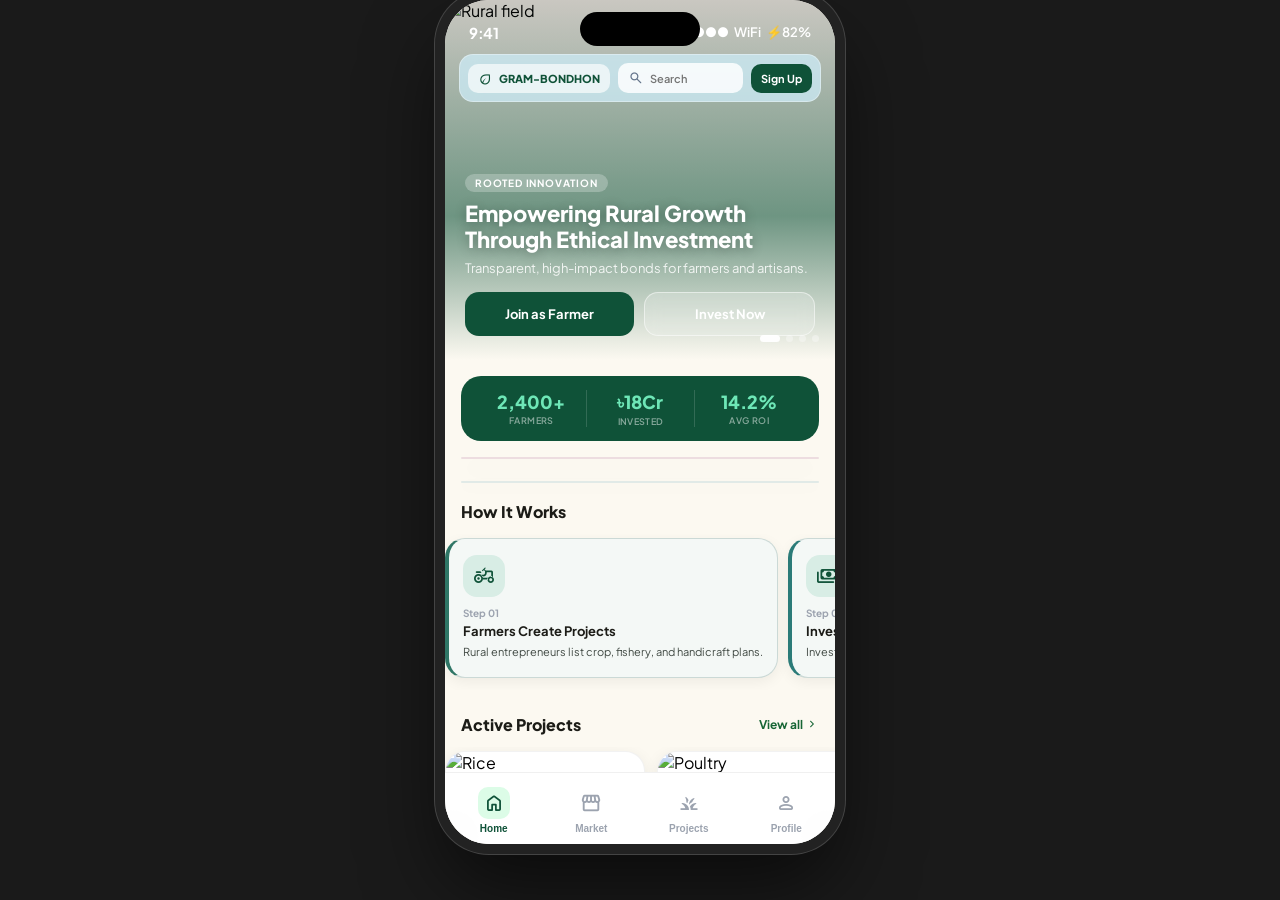
==== commit 54e9acb0: "Integrate women, market AI, and dashboard modules" ====
--- a/app.html
+++ b/app.html
@@ -1127,6 +1127,612 @@
         align-items: center;
         padding-top: 10px;
         border-top: 1px solid #f8fafc;
+      }
+
+      /* ─── WOMEN EMPOWERMENT MODULE ─── */
+      .women-module {
+        margin: 0 16px 22px;
+        border-radius: 24px;
+        overflow: hidden;
+        background: linear-gradient(180deg, #fff6fb 0%, #ffffff 100%);
+        border: 1px solid rgba(157, 74, 138, 0.16);
+        box-shadow: 0 10px 24px rgba(124, 61, 110, 0.08);
+      }
+      .women-module-head {
+        padding: 18px 16px 14px;
+        background: linear-gradient(135deg, #7c3d6e 0%, #5a2a51 100%);
+        color: #fff;
+      }
+      .women-module-badge {
+        display: inline-flex;
+        align-items: center;
+        gap: 4px;
+        font-size: 10px;
+        font-weight: 700;
+        letter-spacing: 0.05em;
+        text-transform: uppercase;
+        padding: 4px 9px;
+        border-radius: 999px;
+        background: rgba(255, 255, 255, 0.14);
+        border: 1px solid rgba(255, 255, 255, 0.2);
+      }
+      .women-module-title {
+        margin-top: 10px;
+        font-size: 20px;
+        font-weight: 800;
+        line-height: 1.2;
+      }
+      .women-module-sub {
+        margin-top: 6px;
+        font-size: 12px;
+        line-height: 1.6;
+        color: rgba(255, 255, 255, 0.8);
+      }
+      .women-kpi-grid {
+        padding: 14px 16px 6px;
+        display: grid;
+        grid-template-columns: 1fr 1fr;
+        gap: 10px;
+      }
+      .women-kpi-card {
+        background: #fff;
+        border-radius: 18px;
+        border: 1px solid rgba(157, 74, 138, 0.12);
+        padding: 12px;
+      }
+      .women-kpi-label {
+        font-size: 10px;
+        text-transform: uppercase;
+        letter-spacing: 0.05em;
+        color: #7c3d6e;
+        font-weight: 700;
+      }
+      .women-kpi-value {
+        margin-top: 5px;
+        font-size: 18px;
+        font-weight: 800;
+        color: #1f2937;
+      }
+      .women-kpi-note {
+        margin-top: 3px;
+        font-size: 10px;
+        color: #6b7280;
+      }
+      .women-skill-box,
+      .women-products-box {
+        margin: 8px 16px 14px;
+        background: #fff;
+        border-radius: 18px;
+        border: 1px solid rgba(157, 74, 138, 0.12);
+        padding: 14px;
+      }
+      .women-box-head {
+        display: flex;
+        justify-content: space-between;
+        align-items: center;
+        margin-bottom: 12px;
+      }
+      .women-box-head h3 {
+        font-size: 14px;
+        font-weight: 800;
+        color: #1f2937;
+      }
+      .women-box-head span {
+        font-size: 10px;
+        font-weight: 700;
+        color: #9d4a8a;
+        text-transform: uppercase;
+      }
+      .women-skill-list {
+        display: grid;
+        gap: 10px;
+      }
+      .women-skill-top {
+        display: flex;
+        justify-content: space-between;
+        align-items: center;
+        margin-bottom: 4px;
+      }
+      .women-skill-name {
+        font-size: 12px;
+        font-weight: 700;
+        color: #374151;
+      }
+      .women-skill-val {
+        font-size: 11px;
+        font-weight: 700;
+        color: #9d4a8a;
+      }
+      .women-skill-bar {
+        height: 8px;
+        border-radius: 999px;
+        background: #f3e8ff;
+        overflow: hidden;
+      }
+      .women-skill-fill {
+        height: 100%;
+        border-radius: 999px;
+        background: linear-gradient(90deg, #9d4a8a 0%, #e83e8c 100%);
+      }
+      .women-stories-scroll,
+      .women-products-scroll,
+      .dashboard-updates-scroll,
+      .reports-scroll,
+      .forecast-scroll,
+      .ai-signal-scroll {
+        display: flex;
+        gap: 10px;
+        overflow-x: auto;
+        padding: 0 16px 12px;
+        scroll-snap-type: x mandatory;
+      }
+      .women-stories-scroll::-webkit-scrollbar,
+      .women-products-scroll::-webkit-scrollbar,
+      .dashboard-updates-scroll::-webkit-scrollbar,
+      .reports-scroll::-webkit-scrollbar,
+      .forecast-scroll::-webkit-scrollbar,
+      .ai-signal-scroll::-webkit-scrollbar {
+        display: none;
+      }
+      .women-story-card {
+        min-width: 220px;
+        scroll-snap-align: start;
+        background: linear-gradient(160deg, #fff 0%, #fdf2f8 100%);
+        border-radius: 18px;
+        border: 1px solid rgba(232, 62, 140, 0.14);
+        padding: 14px;
+      }
+      .women-story-person {
+        display: flex;
+        align-items: center;
+        gap: 10px;
+        margin-bottom: 10px;
+      }
+      .women-story-avatar {
+        width: 42px;
+        height: 42px;
+        border-radius: 50%;
+        background: linear-gradient(135deg, #9d4a8a, #e83e8c);
+        display: flex;
+        align-items: center;
+        justify-content: center;
+        color: #fff;
+        font-weight: 800;
+      }
+      .women-story-name {
+        font-size: 12px;
+        font-weight: 800;
+        color: #1f2937;
+      }
+      .women-story-role {
+        font-size: 10px;
+        color: #9d4a8a;
+        font-weight: 700;
+      }
+      .women-story-quote {
+        font-size: 12px;
+        line-height: 1.6;
+        color: #4b5563;
+      }
+      .women-product-card {
+        min-width: 188px;
+        scroll-snap-align: start;
+        background: #fff;
+        border-radius: 18px;
+        overflow: hidden;
+        border: 1px solid rgba(157, 74, 138, 0.12);
+      }
+      .women-product-card img {
+        width: 100%;
+        height: 108px;
+        object-fit: cover;
+      }
+      .women-product-body {
+        padding: 12px;
+      }
+      .women-product-maker {
+        font-size: 10px;
+        color: #6b7280;
+        margin-bottom: 4px;
+      }
+      .women-product-name {
+        font-size: 13px;
+        font-weight: 800;
+        color: #1f2937;
+      }
+      .women-product-foot {
+        margin-top: 8px;
+        display: flex;
+        justify-content: space-between;
+        align-items: center;
+      }
+      .women-product-price {
+        font-size: 13px;
+        font-weight: 800;
+        color: #9d4a8a;
+      }
+      .women-product-type {
+        font-size: 10px;
+        font-weight: 700;
+        color: #9d4a8a;
+        background: #f5e6f2;
+        padding: 4px 7px;
+        border-radius: 999px;
+      }
+
+      /* ─── MARKET AI MODULE ─── */
+      .market-ai-box {
+        margin: 14px 16px 4px;
+        background: linear-gradient(180deg, #f0f7f4 0%, #ffffff 100%);
+        border: 1px solid rgba(15, 82, 56, 0.12);
+        border-radius: 22px;
+        overflow: hidden;
+      }
+      .market-ai-head {
+        padding: 16px;
+        background: linear-gradient(135deg, #0f5238 0%, #166534 100%);
+        color: #fff;
+      }
+      .market-ai-kicker {
+        font-size: 10px;
+        font-weight: 800;
+        letter-spacing: 0.05em;
+        text-transform: uppercase;
+        color: rgba(255, 255, 255, 0.78);
+      }
+      .market-ai-head h2 {
+        margin-top: 6px;
+        font-size: 18px;
+        font-weight: 800;
+      }
+      .market-ai-head p {
+        margin-top: 5px;
+        font-size: 12px;
+        line-height: 1.5;
+        color: rgba(255, 255, 255, 0.78);
+      }
+      .market-ai-controls {
+        padding: 14px 16px 8px;
+        display: grid;
+        grid-template-columns: 1fr 1fr;
+        gap: 10px;
+      }
+      .mini-control {
+        display: grid;
+        gap: 4px;
+      }
+      .mini-control label {
+        font-size: 10px;
+        font-weight: 700;
+        color: #4b5563;
+        text-transform: uppercase;
+      }
+      .mini-control select {
+        height: 38px;
+        border-radius: 12px;
+        border: 1.5px solid #d1d5db;
+        background: #fff;
+        padding: 0 10px;
+        font:
+          600 12px "Plus Jakarta Sans",
+          sans-serif;
+        color: #1f2937;
+      }
+      .market-ai-run {
+        grid-column: 1 / -1;
+        height: 42px;
+        border: none;
+        border-radius: 12px;
+        background: var(--green-900);
+        color: #fff;
+        font:
+          700 12px "Plus Jakarta Sans",
+          sans-serif;
+      }
+      .market-ai-stats {
+        padding: 0 16px 12px;
+        display: grid;
+        grid-template-columns: 1fr 1fr;
+        gap: 10px;
+      }
+      .market-ai-stat {
+        background: #fff;
+        border: 1px solid rgba(15, 82, 56, 0.1);
+        border-radius: 16px;
+        padding: 12px;
+      }
+      .market-ai-stat h4 {
+        font-size: 10px;
+        font-weight: 700;
+        color: #6b7280;
+        text-transform: uppercase;
+      }
+      .market-ai-stat strong {
+        display: block;
+        margin-top: 5px;
+        font-size: 18px;
+        font-weight: 800;
+        color: #111827;
+      }
+      .market-ai-stat span {
+        display: block;
+        margin-top: 4px;
+        font-size: 10px;
+        color: #15803d;
+        font-weight: 700;
+      }
+      .market-ai-section-head {
+        padding: 0 16px 10px;
+        display: flex;
+        justify-content: space-between;
+        align-items: center;
+      }
+      .market-ai-section-head h3 {
+        font-size: 14px;
+        font-weight: 800;
+        color: #111827;
+      }
+      .market-ai-section-head span {
+        font-size: 10px;
+        font-weight: 700;
+        color: #15803d;
+      }
+      .ai-signal-card {
+        min-width: 220px;
+        scroll-snap-align: start;
+        border-radius: 18px;
+        padding: 14px;
+        border-left: 4px solid transparent;
+      }
+      .ai-signal-card.buy {
+        background: #f0fdf4;
+        border-color: #22c55e;
+      }
+      .ai-signal-card.hold {
+        background: #fffbeb;
+        border-color: #f59e0b;
+      }
+      .ai-signal-card.sell {
+        background: #fef2f2;
+        border-color: #ef4444;
+      }
+      .ai-signal-label {
+        display: inline-block;
+        font-size: 10px;
+        font-weight: 800;
+        text-transform: uppercase;
+        letter-spacing: 0.05em;
+        margin-bottom: 6px;
+      }
+      .ai-signal-card.buy .ai-signal-label { color: #15803d; }
+      .ai-signal-card.hold .ai-signal-label { color: #b45309; }
+      .ai-signal-card.sell .ai-signal-label { color: #dc2626; }
+      .ai-signal-title {
+        font-size: 13px;
+        font-weight: 800;
+        color: #111827;
+      }
+      .ai-signal-text {
+        margin-top: 5px;
+        font-size: 11px;
+        line-height: 1.6;
+        color: #4b5563;
+      }
+      .ai-signal-conf {
+        margin-top: 7px;
+        font-size: 10px;
+        font-weight: 700;
+        color: #6b7280;
+      }
+      .forecast-card {
+        min-width: 188px;
+        scroll-snap-align: start;
+        background: #fff;
+        border: 1px solid rgba(15, 82, 56, 0.1);
+        border-radius: 16px;
+        padding: 12px;
+      }
+      .forecast-card h4 {
+        font-size: 12px;
+        font-weight: 800;
+        color: #111827;
+      }
+      .forecast-card .forecast-price {
+        margin-top: 6px;
+        font-size: 17px;
+        font-weight: 800;
+        color: var(--green-900);
+      }
+      .forecast-card .forecast-meta,
+      .risk-line,
+      .season-chip {
+        font-size: 10px;
+      }
+      .forecast-card .forecast-meta {
+        margin-top: 4px;
+        color: #6b7280;
+      }
+      .risk-stack {
+        padding: 0 16px 12px;
+        display: grid;
+        gap: 10px;
+      }
+      .risk-line strong {
+        display: block;
+        font-size: 12px;
+        color: #111827;
+      }
+      .risk-meter {
+        margin-top: 4px;
+        height: 7px;
+        border-radius: 999px;
+        background: #e5e7eb;
+        overflow: hidden;
+      }
+      .risk-meter-fill {
+        height: 100%;
+        border-radius: 999px;
+      }
+      .season-chip-row {
+        padding: 0 16px 16px;
+        display: flex;
+        gap: 8px;
+        overflow-x: auto;
+      }
+      .season-chip-row::-webkit-scrollbar {
+        display: none;
+      }
+      .season-chip {
+        flex-shrink: 0;
+        padding: 8px 10px;
+        border-radius: 12px;
+        font-weight: 700;
+        color: #374151;
+        background: #f8fafc;
+        border: 1px solid #e5e7eb;
+      }
+
+      /* ─── PROJECT DASHBOARD MODULE ─── */
+      .project-summary-grid {
+        padding: 16px;
+        display: grid;
+        grid-template-columns: 1fr 1fr;
+        gap: 10px;
+      }
+      .project-summary-card {
+        background: #fff;
+        border: 1px solid rgba(15, 82, 56, 0.1);
+        border-radius: 18px;
+        padding: 12px;
+        box-shadow: 0 4px 12px rgba(0, 0, 0, 0.04);
+      }
+      .project-summary-card h4 {
+        font-size: 10px;
+        font-weight: 700;
+        text-transform: uppercase;
+        color: #6b7280;
+      }
+      .project-summary-card strong {
+        display: block;
+        margin-top: 6px;
+        font-size: 18px;
+        font-weight: 800;
+        color: #111827;
+      }
+      .project-summary-card span {
+        display: block;
+        margin-top: 4px;
+        font-size: 10px;
+        color: #15803d;
+        font-weight: 700;
+      }
+      .dashboard-panel {
+        margin: 0 16px 16px;
+        background: #fff;
+        border: 1px solid rgba(15, 82, 56, 0.1);
+        border-radius: 18px;
+        padding: 14px;
+      }
+      .dashboard-panel-head {
+        display: flex;
+        justify-content: space-between;
+        align-items: center;
+        margin-bottom: 12px;
+      }
+      .dashboard-panel-head h3 {
+        font-size: 14px;
+        font-weight: 800;
+        color: #111827;
+      }
+      .dashboard-panel-head span {
+        font-size: 10px;
+        font-weight: 700;
+        color: #6b7280;
+      }
+      .track-mini-list {
+        display: grid;
+        gap: 10px;
+      }
+      .track-mini-card {
+        border-radius: 16px;
+        background: #f8fafc;
+        border: 1px solid #e5e7eb;
+        padding: 12px;
+      }
+      .track-mini-top {
+        display: flex;
+        justify-content: space-between;
+        align-items: center;
+        gap: 8px;
+      }
+      .track-mini-name {
+        font-size: 12px;
+        font-weight: 800;
+        color: #111827;
+      }
+      .track-mini-badge {
+        font-size: 10px;
+        font-weight: 700;
+        padding: 4px 7px;
+        border-radius: 999px;
+      }
+      .track-mini-badge.on-track {
+        background: #dcfce7;
+        color: #15803d;
+      }
+      .track-mini-badge.watch {
+        background: #fee2e2;
+        color: #b91c1c;
+      }
+      .track-mini-meta {
+        margin-top: 6px;
+        display: flex;
+        justify-content: space-between;
+        font-size: 10px;
+        color: #6b7280;
+      }
+      .track-mini-bar {
+        margin-top: 8px;
+        height: 7px;
+        border-radius: 999px;
+        background: #e5e7eb;
+        overflow: hidden;
+      }
+      .track-mini-fill {
+        height: 100%;
+        border-radius: 999px;
+        background: linear-gradient(90deg, #0f5238, #34d399);
+      }
+      .dashboard-update-card,
+      .report-mini-card {
+        min-width: 210px;
+        scroll-snap-align: start;
+        border-radius: 16px;
+        padding: 13px;
+        background: #fff;
+        border: 1px solid #e5e7eb;
+      }
+      .dashboard-update-card h4,
+      .report-mini-card h4 {
+        font-size: 12px;
+        font-weight: 800;
+        color: #111827;
+      }
+      .dashboard-update-card p,
+      .report-mini-card p {
+        margin-top: 5px;
+        font-size: 11px;
+        line-height: 1.5;
+        color: #6b7280;
+      }
+      .report-link {
+        margin-top: 8px;
+        display: inline-flex;
+        align-items: center;
+        gap: 4px;
+        color: var(--green-800);
+        font-size: 11px;
+        font-weight: 700;
       }
 
       /* ─── AUTH OVERLAY ─── */
@@ -1454,6 +2060,159 @@
           <div class="stat-item">
             <div class="stat-val">14.2%</div>
             <div class="stat-lbl">Avg ROI</div>
+          </div>
+        </div>
+
+        <div class="women-module">
+          <div class="women-module-head">
+            <span class="women-module-badge">
+              <span class="material-symbols-rounded">female</span>
+              Women Empowerment
+            </span>
+            <div class="women-module-title">
+              Investment creating income, training, and dignity for rural women
+            </div>
+            <div class="women-module-sub">
+              A mobile version of the women dashboard with live impact metrics,
+              skills progress, and featured artisan products.
+            </div>
+          </div>
+
+          <div class="women-kpi-grid">
+            <div class="women-kpi-card">
+              <div class="women-kpi-label">Women Enrolled</div>
+              <div class="women-kpi-value">1,240</div>
+              <div class="women-kpi-note">Active in 12 districts</div>
+            </div>
+            <div class="women-kpi-card">
+              <div class="women-kpi-label">Avg Income</div>
+              <div class="women-kpi-value">৳8,450</div>
+              <div class="women-kpi-note">Up 214% from before</div>
+            </div>
+            <div class="women-kpi-card">
+              <div class="women-kpi-label">Training Completed</div>
+              <div class="women-kpi-value">892</div>
+              <div class="women-kpi-note">7 skill programs running</div>
+            </div>
+            <div class="women-kpi-card">
+              <div class="women-kpi-label">Marketplace Items</div>
+              <div class="women-kpi-value">3,480</div>
+              <div class="women-kpi-note">+340 this month</div>
+            </div>
+          </div>
+
+          <div class="women-skill-box">
+            <div class="women-box-head">
+              <h3>Skills Training Progress</h3>
+              <span>Live</span>
+            </div>
+            <div class="women-skill-list">
+              <div>
+                <div class="women-skill-top">
+                  <div class="women-skill-name">Nakshi Stitching</div>
+                  <div class="women-skill-val">92%</div>
+                </div>
+                <div class="women-skill-bar"><div class="women-skill-fill" style="width: 92%"></div></div>
+              </div>
+              <div>
+                <div class="women-skill-top">
+                  <div class="women-skill-name">Jute Weaving</div>
+                  <div class="women-skill-val">84%</div>
+                </div>
+                <div class="women-skill-bar"><div class="women-skill-fill" style="width: 84%"></div></div>
+              </div>
+              <div>
+                <div class="women-skill-top">
+                  <div class="women-skill-name">Organic Farming</div>
+                  <div class="women-skill-val">76%</div>
+                </div>
+                <div class="women-skill-bar"><div class="women-skill-fill" style="width: 76%"></div></div>
+              </div>
+            </div>
+          </div>
+
+          <div class="section-header">
+            <span class="section-title">Women Impact Stories</span>
+          </div>
+          <div class="women-stories-scroll">
+            <div class="women-story-card">
+              <div class="women-story-person">
+                <div class="women-story-avatar">F</div>
+                <div>
+                  <div class="women-story-name">Fatema Begum</div>
+                  <div class="women-story-role">Nakshi Artisan · Rajshahi</div>
+                </div>
+              </div>
+              <div class="women-story-quote">
+                "My income grew enough to send both daughters back to school and expand our home workshop."
+              </div>
+            </div>
+            <div class="women-story-card">
+              <div class="women-story-person">
+                <div class="women-story-avatar">R</div>
+                <div>
+                  <div class="women-story-name">Roksana Khatun</div>
+                  <div class="women-story-role">Jute Maker · Tangail</div>
+                </div>
+              </div>
+              <div class="women-story-quote">
+                "The marketplace removed middlemen. We now sell directly and keep more of the value we create."
+              </div>
+            </div>
+            <div class="women-story-card">
+              <div class="women-story-person">
+                <div class="women-story-avatar">S</div>
+                <div>
+                  <div class="women-story-name">Sumaiya Parvin</div>
+                  <div class="women-story-role">Farmer · Bogra</div>
+                </div>
+              </div>
+              <div class="women-story-quote">
+                "Training in better production and packaging helped us win repeat buyers for our premium rice."
+              </div>
+            </div>
+          </div>
+
+          <div class="women-products-box">
+            <div class="women-box-head">
+              <h3>Featured Women Marketplace</h3>
+              <span>Shop-ready</span>
+            </div>
+            <div class="women-products-scroll">
+              <div class="women-product-card">
+                <img src="https://lh3.googleusercontent.com/aida-public/[base64]" alt="Nakshi quilt" />
+                <div class="women-product-body">
+                  <div class="women-product-maker">Fatema Begum · Rajshahi</div>
+                  <div class="women-product-name">Nakshi Kantha Quilt</div>
+                  <div class="women-product-foot">
+                    <span class="women-product-price">৳2,800</span>
+                    <span class="women-product-type">Handicraft</span>
+                  </div>
+                </div>
+              </div>
+              <div class="women-product-card">
+                <img src="https://lh3.googleusercontent.com/aida-public/[base64]" alt="Jute basket" />
+                <div class="women-product-body">
+                  <div class="women-product-maker">Roksana Khatun · Tangail</div>
+                  <div class="women-product-name">Jute Basket Set</div>
+                  <div class="women-product-foot">
+                    <span class="women-product-price">৳950</span>
+                    <span class="women-product-type">Craft</span>
+                  </div>
+                </div>
+              </div>
+              <div class="women-product-card">
+                <img src="https://lh3.googleusercontent.com/aida-public/[base64]" alt="Organic rice" />
+                <div class="women-product-body">
+                  <div class="women-product-maker">Sumaiya Parvin · Bogra</div>
+                  <div class="women-product-name">Organic Aromatic Rice</div>
+                  <div class="women-product-foot">
+                    <span class="women-product-price">৳580</span>
+                    <span class="women-product-type">Farming</span>
+                  </div>
+                </div>
+              </div>
+            </div>
           </div>
         </div>
 
@@ -1868,6 +2627,88 @@
           <button class="fchip">Fishery</button>
           <button class="fchip">Artisan</button>
         </div>
+
+        <div class="market-ai-box">
+          <div class="market-ai-head">
+            <div class="market-ai-kicker">AI Market Analysis</div>
+            <h2>Smart price, demand, and risk signals</h2>
+            <p>
+              A compact mobile version of the Market AI page with forecast,
+              confidence signals, and seasonality cues.
+            </p>
+          </div>
+
+          <div class="market-ai-controls">
+            <div class="mini-control">
+              <label for="ai-crop-select">Crop</label>
+              <select id="ai-crop-select">
+                <option value="paddy">Paddy</option>
+                <option value="poultry">Poultry</option>
+                <option value="fish">Fish</option>
+                <option value="jute">Jute</option>
+              </select>
+            </div>
+            <div class="mini-control">
+              <label for="ai-horizon-select">Horizon</label>
+              <select id="ai-horizon-select">
+                <option value="30">30 days</option>
+                <option value="60">60 days</option>
+                <option value="90">90 days</option>
+              </select>
+            </div>
+            <button class="market-ai-run" id="run-ai-btn" type="button">
+              Run AI Analysis
+            </button>
+          </div>
+
+          <div class="market-ai-stats">
+            <div class="market-ai-stat">
+              <h4>Current Price</h4>
+              <strong id="ai-current-price">৳1,840</strong>
+              <span id="ai-current-change">+4.2% weekly</span>
+            </div>
+            <div class="market-ai-stat">
+              <h4>AI Forecast</h4>
+              <strong id="ai-forecast-price">৳1,980</strong>
+              <span id="ai-forecast-change">+7.6% in 30d</span>
+            </div>
+            <div class="market-ai-stat">
+              <h4>Demand</h4>
+              <strong id="ai-demand-label">High</strong>
+              <span id="ai-demand-score">82% confidence</span>
+            </div>
+            <div class="market-ai-stat">
+              <h4>Risk Score</h4>
+              <strong id="ai-risk-label">Low</strong>
+              <span id="ai-risk-score">18 / 100</span>
+            </div>
+          </div>
+
+          <div class="market-ai-section-head">
+            <h3>AI Investment Signals</h3>
+            <span id="ai-engine-label">ML engine active</span>
+          </div>
+          <div class="ai-signal-scroll" id="ai-signal-list"></div>
+
+          <div class="market-ai-section-head">
+            <h3>Weekly Forecast</h3>
+            <span id="ai-forecast-label">30 day horizon</span>
+          </div>
+          <div class="forecast-scroll" id="forecast-list"></div>
+
+          <div class="market-ai-section-head">
+            <h3>Risk Assessment</h3>
+            <span>Live score</span>
+          </div>
+          <div class="risk-stack" id="risk-stack"></div>
+
+          <div class="market-ai-section-head">
+            <h3>Seasonality</h3>
+            <span>AI detected</span>
+          </div>
+          <div class="season-chip-row" id="season-chip-row"></div>
+        </div>
+
         <div class="mkt-grid">
           <div class="mkt-card">
             <div class="mkt-img">
@@ -1955,6 +2796,62 @@
           <h1>My Projects</h1>
           <p>Track your active investments</p>
         </div>
+        <div class="project-summary-grid">
+          <div class="project-summary-card">
+            <h4>Total Invested</h4>
+            <strong>৳19.8L</strong>
+            <span>Across 5 active projects</span>
+          </div>
+          <div class="project-summary-card">
+            <h4>Avg Completion</h4>
+            <strong>66%</strong>
+            <span>Live dashboard average</span>
+          </div>
+          <div class="project-summary-card">
+            <h4>Reports This Month</h4>
+            <strong>12</strong>
+            <span>Field + finance updates</span>
+          </div>
+          <div class="project-summary-card">
+            <h4>Attention Needed</h4>
+            <strong>2</strong>
+            <span>Projects under review</span>
+          </div>
+        </div>
+
+        <div class="dashboard-panel">
+          <div class="dashboard-panel-head">
+            <h3>Project Tracking Dashboard</h3>
+            <span>Investor view</span>
+          </div>
+          <div class="track-mini-list">
+            <div class="track-mini-card">
+              <div class="track-mini-top">
+                <div class="track-mini-name">Monsoon Paddy Harvest</div>
+                <div class="track-mini-badge on-track">On Track</div>
+              </div>
+              <div class="track-mini-meta"><span>Mymensingh</span><span>90% complete</span></div>
+              <div class="track-mini-bar"><div class="track-mini-fill" style="width: 90%"></div></div>
+            </div>
+            <div class="track-mini-card">
+              <div class="track-mini-top">
+                <div class="track-mini-name">Sustainable Poultry</div>
+                <div class="track-mini-badge on-track">On Track</div>
+              </div>
+              <div class="track-mini-meta"><span>Bogra</span><span>65% complete</span></div>
+              <div class="track-mini-bar"><div class="track-mini-fill" style="width: 65%"></div></div>
+            </div>
+            <div class="track-mini-card">
+              <div class="track-mini-top">
+                <div class="track-mini-name">Sylhet Bio-Fish Hatchery</div>
+                <div class="track-mini-badge watch">Needs Attention</div>
+              </div>
+              <div class="track-mini-meta"><span>Sylhet</span><span>42% complete</span></div>
+              <div class="track-mini-bar"><div class="track-mini-fill" style="width: 42%"></div></div>
+            </div>
+          </div>
+        </div>
+
         <div style="padding: 16px 0">
           <div class="proj-full-card">
             <img
@@ -2087,6 +2984,42 @@
             </div>
           </div>
         </div>
+
+        <div class="section-header">
+          <span class="section-title">Updates & Reports</span>
+        </div>
+        <div class="dashboard-updates-scroll">
+          <div class="dashboard-update-card">
+            <h4>Field inspection completed in Bogra poultry cluster</h4>
+            <p>2 hours ago · Quality score improved to 8.7/10 after feed and hygiene review.</p>
+          </div>
+          <div class="dashboard-update-card">
+            <h4>Monsoon paddy reached early harvest window</h4>
+            <p>Yesterday · Forecast revised upward by 6% after favorable weather conditions.</p>
+          </div>
+          <div class="dashboard-update-card">
+            <h4>Fish hatchery requested oxygen repair budget</h4>
+            <p>2 days ago · Admin and investor committee currently reviewing the emergency request.</p>
+          </div>
+        </div>
+
+        <div class="reports-scroll">
+          <div class="report-mini-card">
+            <h4>April Impact Snapshot</h4>
+            <p>Latest field performance report covering ROI trend, jobs created, and output quality.</p>
+            <span class="report-link">Download report</span>
+          </div>
+          <div class="report-mini-card">
+            <h4>Q1 Financial Summary</h4>
+            <p>Investor-ready summary of deployed capital, revenue realization, and expected returns.</p>
+            <span class="report-link">Download report</span>
+          </div>
+          <div class="report-mini-card">
+            <h4>Shariah Compliance Review</h4>
+            <p>Compliance note confirming asset-backed operations, transparent sharing, and audit status.</p>
+            <span class="report-link">Download report</span>
+          </div>
+        </div>
       </div>
       <!-- end projects -->
 
@@ -2267,7 +3200,9 @@
           </div>
 
           <div class="auth-tabs">
-            <button class="auth-tab active" id="auth-tab-signup">Sign Up</button>
+            <button class="auth-tab active" id="auth-tab-signup">
+              Sign Up
+            </button>
             <button class="auth-tab" id="auth-tab-login">Login</button>
           </div>
 
@@ -2276,7 +3211,11 @@
           <form class="auth-form" id="auth-form" novalidate>
             <div class="auth-field" id="name-field">
               <label for="auth-name">Full Name</label>
-              <input id="auth-name" autocomplete="name" placeholder="Your full name" />
+              <input
+                id="auth-name"
+                autocomplete="name"
+                placeholder="Your full name"
+              />
             </div>
             <div class="auth-field">
               <label for="auth-email">Email</label>
@@ -2316,7 +3255,12 @@
               <div class="otp-hint">6-digit code</div>
             </div>
             <div class="otp-row">
-              <input id="otp-input" inputmode="numeric" maxlength="6" placeholder="123456" />
+              <input
+                id="otp-input"
+                inputmode="numeric"
+                maxlength="6"
+                placeholder="123456"
+              />
               <button id="otp-verify-btn" type="button">Verify</button>
             </div>
             <div class="otp-actions">
@@ -2357,16 +3301,189 @@
       const otpInput = document.getElementById("otp-input");
       const otpVerifyBtn = document.getElementById("otp-verify-btn");
       const otpResendBtn = document.getElementById("otp-resend-btn");
+      const aiCropSelect = document.getElementById("ai-crop-select");
+      const aiHorizonSelect = document.getElementById("ai-horizon-select");
+      const runAiBtn = document.getElementById("run-ai-btn");
+      const aiCurrentPrice = document.getElementById("ai-current-price");
+      const aiCurrentChange = document.getElementById("ai-current-change");
+      const aiForecastPrice = document.getElementById("ai-forecast-price");
+      const aiForecastChange = document.getElementById("ai-forecast-change");
+      const aiDemandLabel = document.getElementById("ai-demand-label");
+      const aiDemandScore = document.getElementById("ai-demand-score");
+      const aiRiskLabel = document.getElementById("ai-risk-label");
+      const aiRiskScore = document.getElementById("ai-risk-score");
+      const aiEngineLabel = document.getElementById("ai-engine-label");
+      const aiForecastLabel = document.getElementById("ai-forecast-label");
+      const aiSignalList = document.getElementById("ai-signal-list");
+      const forecastList = document.getElementById("forecast-list");
+      const riskStack = document.getElementById("risk-stack");
+      const seasonChipRow = document.getElementById("season-chip-row");
 
       const profileNameText = document.getElementById("profile-name-text");
       const profileHandleText = document.getElementById("profile-handle-text");
-      const profileVerifiedChip = document.getElementById("profile-verified-chip");
-      const verificationMenuRow = document.getElementById("verification-menu-row");
+      const profileVerifiedChip = document.getElementById(
+        "profile-verified-chip",
+      );
+      const verificationMenuRow = document.getElementById(
+        "verification-menu-row",
+      );
       const verifyStatusLabel = document.getElementById("verify-status-label");
       const logoutItem = document.getElementById("logout-item");
 
       let authMode = "signup";
       let authState = loadAuthState();
+      let requestedTabAfterAuth = null;
+
+      const marketAiData = {
+        paddy: {
+          currentPrice: 1840,
+          currentChange: "+4.2% weekly",
+          forecastBase: 1980,
+          forecastChange: "+7.6%",
+          demand: "High",
+          demandScore: 82,
+          riskLabel: "Low",
+          riskScore: 18,
+          signals: [
+            {
+              tone: "buy",
+              label: "Buy",
+              title: "Strong harvest momentum",
+              text: "Demand remains high in Mymensingh and Rajshahi with favorable short-term pricing.",
+              confidence: 87,
+            },
+            {
+              tone: "hold",
+              label: "Hold",
+              title: "Watch logistics cost",
+              text: "Transport margins may compress gains if fuel costs rise before peak distribution.",
+              confidence: 63,
+            },
+          ],
+          forecast: [
+            { week: "Week 1", price: 1885, meta: "Narrow upside band" },
+            { week: "Week 2", price: 1910, meta: "Demand acceleration" },
+            { week: "Week 3", price: 1955, meta: "Harvest premium" },
+          ],
+          risks: [
+            { title: "Weather volatility", score: 24, color: "#22c55e" },
+            { title: "Supply disruption", score: 32, color: "#f59e0b" },
+            { title: "Price correction", score: 18, color: "#22c55e" },
+          ],
+          seasons: ["Planting warm-up", "Harvest peak", "Festival demand", "Export stable"],
+        },
+        poultry: {
+          currentPrice: 312,
+          currentChange: "+2.9% weekly",
+          forecastBase: 328,
+          forecastChange: "+5.1%",
+          demand: "Steady",
+          demandScore: 74,
+          riskLabel: "Medium",
+          riskScore: 36,
+          signals: [
+            {
+              tone: "hold",
+              label: "Hold",
+              title: "Balanced feed-cost cycle",
+              text: "Returns remain attractive, but feed input costs suggest a disciplined entry strategy.",
+              confidence: 71,
+            },
+            {
+              tone: "buy",
+              label: "Buy",
+              title: "Urban demand recovery",
+              text: "Restaurant and retail orders point to stronger sales in the coming month.",
+              confidence: 68,
+            },
+          ],
+          forecast: [
+            { week: "Week 1", price: 316, meta: "Retail support" },
+            { week: "Week 2", price: 321, meta: "Feed pressure" },
+            { week: "Week 3", price: 328, meta: "Demand rebound" },
+          ],
+          risks: [
+            { title: "Feed inflation", score: 55, color: "#f59e0b" },
+            { title: "Disease exposure", score: 33, color: "#f59e0b" },
+            { title: "Demand contraction", score: 21, color: "#22c55e" },
+          ],
+          seasons: ["Ramadan demand", "Retail steady", "Input watch", "Holiday premium"],
+        },
+        fish: {
+          currentPrice: 1460,
+          currentChange: "+6.4% weekly",
+          forecastBase: 1545,
+          forecastChange: "+9.0%",
+          demand: "Very High",
+          demandScore: 88,
+          riskLabel: "Medium",
+          riskScore: 41,
+          signals: [
+            {
+              tone: "buy",
+              label: "Buy",
+              title: "Premium demand in Sylhet",
+              text: "Higher-value fish segments show strong consumption and favorable pricing support.",
+              confidence: 84,
+            },
+            {
+              tone: "sell",
+              label: "Caution",
+              title: "Maintenance risk elevated",
+              text: "Aeration and oxygen system reliability can sharply affect realized output.",
+              confidence: 59,
+            },
+          ],
+          forecast: [
+            { week: "Week 1", price: 1495, meta: "Supply tight" },
+            { week: "Week 2", price: 1520, meta: "Demand holds" },
+            { week: "Week 3", price: 1545, meta: "Premium phase" },
+          ],
+          risks: [
+            { title: "Equipment failure", score: 61, color: "#ef4444" },
+            { title: "Feed cost", score: 37, color: "#f59e0b" },
+            { title: "Market glut", score: 24, color: "#22c55e" },
+          ],
+          seasons: ["Monsoon lift", "Cold-chain watch", "Festival spike", "Export prep"],
+        },
+        jute: {
+          currentPrice: 810,
+          currentChange: "+3.3% weekly",
+          forecastBase: 872,
+          forecastChange: "+7.7%",
+          demand: "High",
+          demandScore: 79,
+          riskLabel: "Low",
+          riskScore: 22,
+          signals: [
+            {
+              tone: "buy",
+              label: "Buy",
+              title: "Eco-product momentum",
+              text: "Handmade jute goods are riding stronger domestic and export interest in sustainable packaging.",
+              confidence: 81,
+            },
+            {
+              tone: "hold",
+              label: "Hold",
+              title: "Capacity constraint",
+              text: "Training throughput needs to rise to meet larger order pipelines without delays.",
+              confidence: 66,
+            },
+          ],
+          forecast: [
+            { week: "Week 1", price: 824, meta: "Stable input cost" },
+            { week: "Week 2", price: 848, meta: "Bulk order flow" },
+            { week: "Week 3", price: 872, meta: "Export-ready demand" },
+          ],
+          risks: [
+            { title: "Order delays", score: 29, color: "#22c55e" },
+            { title: "Raw material variance", score: 34, color: "#f59e0b" },
+            { title: "Price compression", score: 19, color: "#22c55e" },
+          ],
+          seasons: ["Wedding demand", "Eco export push", "Craft fair lift", "Gift season"],
+        },
+      };
 
       function loadAuthState() {
         try {
@@ -2444,6 +3561,10 @@
         otpInput.value = "";
       }
 
+      function nextTabAfterAuth() {
+        return requestedTabAfterAuth || "profile";
+      }
+
       function startVerification(email, reasonText) {
         const otp = String(Math.floor(100000 + Math.random() * 900000));
         authState.pendingVerification = {
@@ -2456,7 +3577,7 @@
         otpWrap.classList.add("active");
         setAuthMessage(
           reasonText + " Demo OTP code: " + otp + " (valid for 5 minutes).",
-          "info"
+          "info",
         );
       }
 
@@ -2465,11 +3586,17 @@
         const code = otpInput.value.trim();
 
         if (!pending) {
-          setAuthMessage("No verification request found. Please log in again.", "error");
+          setAuthMessage(
+            "No verification request found. Please log in again.",
+            "error",
+          );
           return;
         }
         if (Date.now() > pending.expiresAt) {
-          setAuthMessage("Code expired. Tap Resend Code to get a new code.", "error");
+          setAuthMessage(
+            "Code expired. Tap Resend Code to get a new code.",
+            "error",
+          );
           return;
         }
         if (code !== pending.otp) {
@@ -2479,7 +3606,10 @@
 
         const user = authState.users[pending.email];
         if (!user) {
-          setAuthMessage("User record not found. Please sign up again.", "error");
+          setAuthMessage(
+            "User record not found. Please sign up again.",
+            "error",
+          );
           return;
         }
 
@@ -2494,7 +3624,9 @@
         refreshAuthUI();
         setTimeout(() => {
           closeAuth();
-          switchTab("profile");
+          const targetTab = nextTabAfterAuth();
+          requestedTabAfterAuth = null;
+          switchTab(targetTab);
         }, 500);
       }
 
@@ -2512,7 +3644,9 @@
           profileNameText.firstChild.textContent = user.fullName + " ";
           profileHandleText.textContent = handle;
 
-          profileVerifiedChip.style.display = user.verified ? "inline-flex" : "none";
+          profileVerifiedChip.style.display = user.verified
+            ? "inline-flex"
+            : "none";
           verificationMenuRow.style.display = "flex";
           verifyStatusLabel.textContent = user.verified
             ? "Verification: Completed"
@@ -2540,8 +3674,77 @@
         return true;
       }
 
+      function formatCurrency(value) {
+        return "৳" + Number(value).toLocaleString();
+      }
+
+      function renderMarketAi(animate = false) {
+        if (!aiCropSelect || !aiHorizonSelect) {
+          return;
+        }
+
+        const cropKey = aiCropSelect.value;
+        const horizon = Number(aiHorizonSelect.value);
+        const data = marketAiData[cropKey];
+        const horizonBoost = horizon === 60 ? 1.04 : horizon === 90 ? 1.08 : 1;
+        const forecastValue = Math.round(data.forecastBase * horizonBoost);
+
+        aiCurrentPrice.textContent = formatCurrency(data.currentPrice);
+        aiCurrentChange.textContent = data.currentChange;
+        aiForecastPrice.textContent = formatCurrency(forecastValue);
+        aiForecastChange.textContent = data.forecastChange + " in " + horizon + "d";
+        aiDemandLabel.textContent = data.demand;
+        aiDemandScore.textContent = data.demandScore + "% confidence";
+        aiRiskLabel.textContent = data.riskLabel;
+        aiRiskScore.textContent = data.riskScore + " / 100";
+        aiEngineLabel.textContent = animate ? "Analysis refreshed" : "ML engine active";
+        aiForecastLabel.textContent = horizon + " day horizon";
+
+        aiSignalList.innerHTML = data.signals
+          .map(
+            (signal) => `
+              <div class="ai-signal-card ${signal.tone}">
+                <div class="ai-signal-label">${signal.label}</div>
+                <div class="ai-signal-title">${signal.title}</div>
+                <div class="ai-signal-text">${signal.text}</div>
+                <div class="ai-signal-conf">Confidence ${signal.confidence}%</div>
+              </div>
+            `,
+          )
+          .join("");
+
+        forecastList.innerHTML = data.forecast
+          .map((item, index) => {
+            const adjustedPrice = Math.round(item.price * horizonBoost + index * 4);
+            return `
+              <div class="forecast-card">
+                <h4>${item.week}</h4>
+                <div class="forecast-price">${formatCurrency(adjustedPrice)}</div>
+                <div class="forecast-meta">${item.meta}</div>
+              </div>
+            `;
+          })
+          .join("");
+
+        riskStack.innerHTML = data.risks
+          .map(
+            (risk) => `
+              <div class="risk-line">
+                <strong>${risk.title}</strong>
+                <div class="risk-meter"><div class="risk-meter-fill" style="width:${risk.score}%; background:${risk.color}"></div></div>
+              </div>
+            `,
+          )
+          .join("");
+
+        seasonChipRow.innerHTML = data.seasons
+          .map((season) => `<div class="season-chip">${season}</div>`)
+          .join("");
+      }
+
       function switchTab(name) {
         if ((name === "projects" || name === "profile") && !currentUser()) {
+          requestedTabAfterAuth = name;
           openAuth("login");
           setAuthMessage("Please login to access this section.", "info");
           return;
@@ -2610,7 +3813,10 @@
             return;
           }
           if (authState.users[email]) {
-            setAuthMessage("This email is already registered. Please login.", "error");
+            setAuthMessage(
+              "This email is already registered. Please login.",
+              "error",
+            );
             applyAuthMode("login");
             authEmailInput.value = email;
             return;
@@ -2627,7 +3833,7 @@
           saveAuthState();
           startVerification(
             email,
-            "Account created. Verify your phone number to activate your account."
+            "Account created. Verify your phone number to activate your account.",
           );
           return;
         }
@@ -2641,7 +3847,7 @@
         if (!user.verified) {
           startVerification(
             email,
-            "Your account is not verified yet. Complete verification to continue."
+            "Your account is not verified yet. Complete verification to continue.",
           );
           return;
         }
@@ -2652,7 +3858,9 @@
         refreshAuthUI();
         setTimeout(() => {
           closeAuth();
-          switchTab("profile");
+          const targetTab = nextTabAfterAuth();
+          requestedTabAfterAuth = null;
+          switchTab(targetTab);
         }, 350);
       });
 
@@ -2663,12 +3871,21 @@
           setAuthMessage("No account awaiting verification.", "error");
           return;
         }
-        startVerification(pending.email, "A new verification code has been sent.");
+        startVerification(
+          pending.email,
+          "A new verification code has been sent.",
+        );
       });
 
       otpInput.addEventListener("input", () => {
         otpInput.value = otpInput.value.replace(/\D/g, "").slice(0, 6);
       });
+
+      if (aiCropSelect && aiHorizonSelect && runAiBtn) {
+        aiCropSelect.addEventListener("change", () => renderMarketAi(false));
+        aiHorizonSelect.addEventListener("change", () => renderMarketAi(false));
+        runAiBtn.addEventListener("click", () => renderMarketAi(true));
+      }
 
       document.querySelectorAll(".btn-invest").forEach((button) => {
         button.addEventListener("click", () => {
@@ -2678,19 +3895,22 @@
         });
       });
 
-      document.querySelectorAll(".btn-primary, .btn-secondary").forEach((button) => {
-        button.addEventListener("click", () => {
-          requireAuth("continue", () => {
-            alert("You are authenticated. Continue to next onboarding step.");
+      document
+        .querySelectorAll(".btn-primary, .btn-secondary")
+        .forEach((button) => {
+          button.addEventListener("click", () => {
+            requireAuth("continue", () => {
+              alert("You are authenticated. Continue to next onboarding step.");
+            });
           });
         });
-      });
 
       logoutItem.addEventListener("click", () => {
         if (!currentUser()) {
           return;
         }
         authState.currentUserEmail = null;
+        requestedTabAfterAuth = null;
         saveAuthState();
         refreshAuthUI();
         switchTab("home");
@@ -2716,6 +3936,7 @@
         }, 4000);
       }
 
+      renderMarketAi(false);
       refreshAuthUI();
     </script>
   </body>
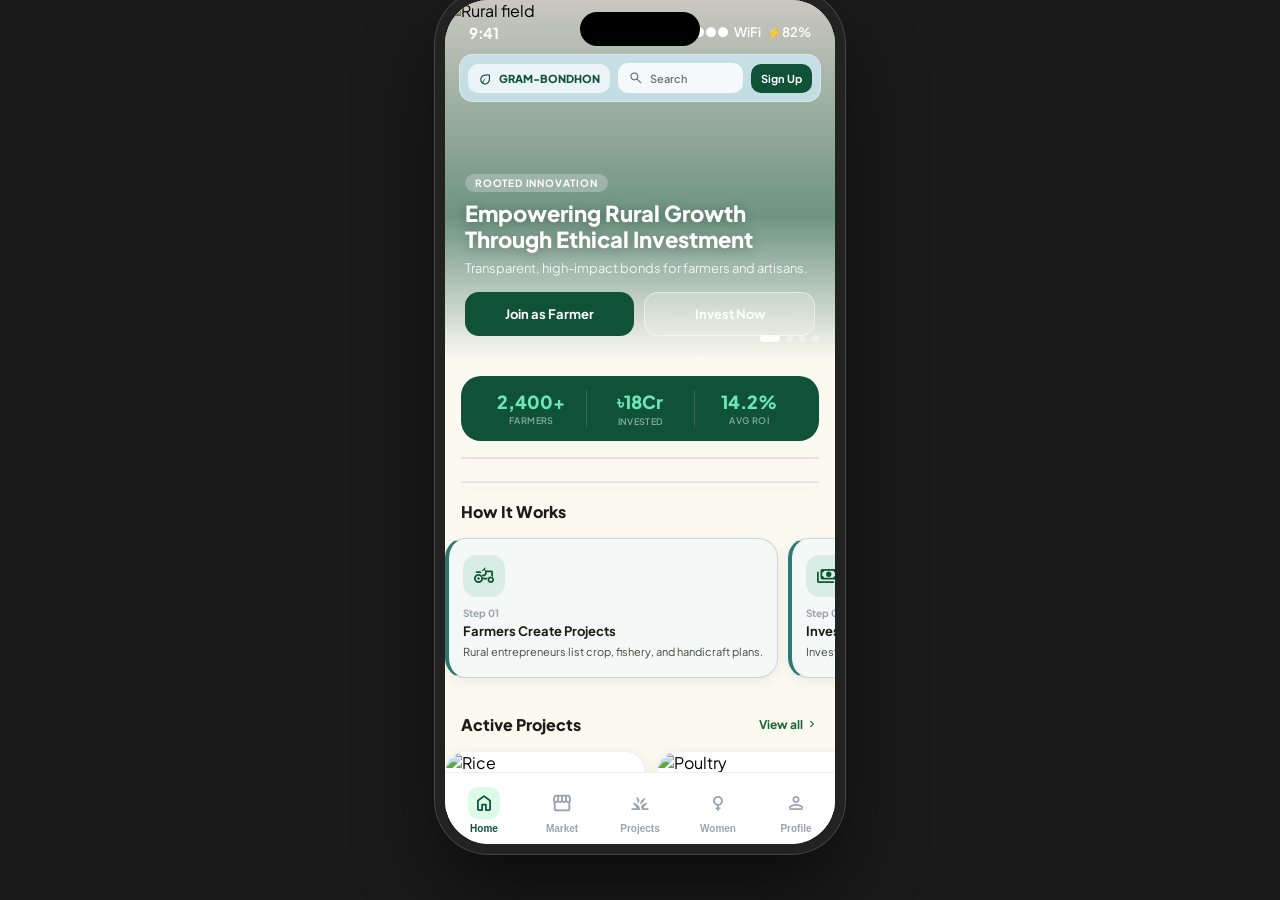
==== commit 010f0da2: "Add investor AI visuals and women tab" ====
--- a/app.html
+++ b/app.html
@@ -1504,9 +1504,15 @@
         letter-spacing: 0.05em;
         margin-bottom: 6px;
       }
-      .ai-signal-card.buy .ai-signal-label { color: #15803d; }
-      .ai-signal-card.hold .ai-signal-label { color: #b45309; }
-      .ai-signal-card.sell .ai-signal-label { color: #dc2626; }
+      .ai-signal-card.buy .ai-signal-label {
+        color: #15803d;
+      }
+      .ai-signal-card.hold .ai-signal-label {
+        color: #b45309;
+      }
+      .ai-signal-card.sell .ai-signal-label {
+        color: #dc2626;
+      }
       .ai-signal-title {
         font-size: 13px;
         font-weight: 800;
@@ -1732,6 +1738,316 @@
         gap: 4px;
         color: var(--green-800);
         font-size: 11px;
+        font-weight: 700;
+      }
+
+      /* ─── INVESTOR AI VISUALIZATION ─── */
+      .investor-ai-box {
+        margin: 0 16px 16px;
+        background: linear-gradient(180deg, #f8fffc 0%, #ffffff 100%);
+        border: 1px solid rgba(15, 82, 56, 0.12);
+        border-radius: 20px;
+        overflow: hidden;
+        box-shadow: 0 8px 20px rgba(15, 82, 56, 0.05);
+      }
+      .investor-ai-head {
+        padding: 15px 14px;
+        background: linear-gradient(135deg, #052e16 0%, #0f5238 100%);
+        color: #fff;
+      }
+      .investor-ai-kicker {
+        font-size: 10px;
+        font-weight: 800;
+        letter-spacing: 0.06em;
+        text-transform: uppercase;
+        color: rgba(255, 255, 255, 0.72);
+      }
+      .investor-ai-head h3 {
+        margin-top: 6px;
+        font-size: 17px;
+        font-weight: 800;
+      }
+      .investor-ai-head p {
+        margin-top: 5px;
+        font-size: 11px;
+        line-height: 1.55;
+        color: rgba(255, 255, 255, 0.78);
+      }
+      .investor-ai-controls {
+        padding: 14px;
+        display: grid;
+        grid-template-columns: 1fr 1fr;
+        gap: 10px;
+      }
+      .investor-control {
+        display: grid;
+        gap: 4px;
+      }
+      .investor-control label {
+        font-size: 10px;
+        font-weight: 700;
+        color: #4b5563;
+        text-transform: uppercase;
+      }
+      .investor-control select {
+        height: 38px;
+        border-radius: 12px;
+        border: 1.5px solid #d1d5db;
+        background: #fff;
+        padding: 0 10px;
+        font:
+          600 12px "Plus Jakarta Sans",
+          sans-serif;
+        color: #111827;
+      }
+      .investor-stat-grid {
+        padding: 0 14px 14px;
+        display: grid;
+        grid-template-columns: 1fr 1fr;
+        gap: 10px;
+      }
+      .investor-stat-card {
+        background: #fff;
+        border: 1px solid rgba(15, 82, 56, 0.1);
+        border-radius: 16px;
+        padding: 12px;
+      }
+      .investor-stat-card h4 {
+        font-size: 10px;
+        font-weight: 700;
+        color: #6b7280;
+        text-transform: uppercase;
+      }
+      .investor-stat-card strong {
+        display: block;
+        margin-top: 5px;
+        font-size: 17px;
+        font-weight: 800;
+        color: #111827;
+      }
+      .investor-stat-card span {
+        display: block;
+        margin-top: 4px;
+        font-size: 10px;
+        color: #15803d;
+        font-weight: 700;
+      }
+      .viz-panel {
+        margin: 0 14px 12px;
+        background: #fff;
+        border: 1px solid #e5e7eb;
+        border-radius: 16px;
+        padding: 12px;
+      }
+      .viz-panel-head {
+        display: flex;
+        justify-content: space-between;
+        align-items: center;
+        margin-bottom: 10px;
+      }
+      .viz-panel-head h4 {
+        font-size: 13px;
+        font-weight: 800;
+        color: #111827;
+      }
+      .viz-panel-head span {
+        font-size: 10px;
+        font-weight: 700;
+        color: #6b7280;
+      }
+      .sparkline-wrap {
+        height: 110px;
+        border-radius: 12px;
+        background: linear-gradient(180deg, #f8fafc 0%, #ffffff 100%);
+        border: 1px solid #e5e7eb;
+        padding: 8px;
+      }
+      .sparkline-wrap svg {
+        width: 100%;
+        height: 100%;
+      }
+      .allocation-list,
+      .confidence-list {
+        display: grid;
+        gap: 10px;
+      }
+      .allocation-row,
+      .confidence-row {
+        display: grid;
+        gap: 5px;
+      }
+      .allocation-top,
+      .confidence-top {
+        display: flex;
+        justify-content: space-between;
+        align-items: center;
+        font-size: 11px;
+      }
+      .allocation-top strong,
+      .confidence-top strong {
+        color: #111827;
+      }
+      .allocation-top span,
+      .confidence-top span {
+        color: #6b7280;
+        font-weight: 700;
+      }
+      .allocation-bar,
+      .confidence-bar {
+        height: 8px;
+        background: #e5e7eb;
+        border-radius: 999px;
+        overflow: hidden;
+      }
+      .allocation-fill,
+      .confidence-fill {
+        height: 100%;
+        border-radius: 999px;
+      }
+      .heat-grid {
+        display: grid;
+        grid-template-columns: repeat(4, 1fr);
+        gap: 8px;
+      }
+      .heat-cell {
+        min-height: 56px;
+        border-radius: 14px;
+        padding: 8px;
+        display: flex;
+        flex-direction: column;
+        justify-content: space-between;
+        color: #fff;
+      }
+      .heat-cell strong {
+        font-size: 11px;
+      }
+      .heat-cell span {
+        font-size: 10px;
+        opacity: 0.88;
+      }
+
+      /* ─── WOMEN TAB SCREEN ─── */
+      .women-screen-hero {
+        padding: 58px 16px 20px;
+        background: linear-gradient(145deg, #7c3d6e 0%, #4b1d42 100%);
+        color: #fff;
+      }
+      .women-screen-badge {
+        display: inline-flex;
+        align-items: center;
+        gap: 5px;
+        padding: 5px 10px;
+        border-radius: 999px;
+        background: rgba(255, 255, 255, 0.14);
+        border: 1px solid rgba(255, 255, 255, 0.22);
+        font-size: 10px;
+        font-weight: 800;
+        text-transform: uppercase;
+        letter-spacing: 0.05em;
+      }
+      .women-screen-hero h1 {
+        margin-top: 10px;
+        font-size: 24px;
+        font-weight: 800;
+        line-height: 1.15;
+      }
+      .women-screen-hero p {
+        margin-top: 7px;
+        font-size: 12px;
+        line-height: 1.6;
+        color: rgba(255, 255, 255, 0.82);
+      }
+      .women-screen-chip-row {
+        margin-top: 14px;
+        display: flex;
+        gap: 8px;
+        overflow-x: auto;
+      }
+      .women-screen-chip-row::-webkit-scrollbar {
+        display: none;
+      }
+      .women-screen-chip {
+        flex-shrink: 0;
+        padding: 7px 10px;
+        border-radius: 999px;
+        background: rgba(255, 255, 255, 0.12);
+        border: 1px solid rgba(255, 255, 255, 0.22);
+        font-size: 10px;
+        font-weight: 700;
+      }
+      .women-screen-section {
+        margin: 16px;
+      }
+      .women-screen-grid {
+        display: grid;
+        grid-template-columns: 1fr 1fr;
+        gap: 10px;
+      }
+      .women-screen-card {
+        background: #fff;
+        border: 1px solid rgba(157, 74, 138, 0.12);
+        border-radius: 18px;
+        padding: 12px;
+      }
+      .women-screen-card h4 {
+        font-size: 10px;
+        font-weight: 700;
+        color: #7c3d6e;
+        text-transform: uppercase;
+      }
+      .women-screen-card strong {
+        display: block;
+        margin-top: 6px;
+        font-size: 18px;
+        font-weight: 800;
+        color: #111827;
+      }
+      .women-screen-card span {
+        display: block;
+        margin-top: 4px;
+        font-size: 10px;
+        color: #6b7280;
+      }
+      .women-program-list,
+      .women-member-scroll {
+        display: flex;
+        gap: 10px;
+        overflow-x: auto;
+      }
+      .women-program-list::-webkit-scrollbar,
+      .women-member-scroll::-webkit-scrollbar {
+        display: none;
+      }
+      .women-program-card,
+      .women-member-card {
+        min-width: 200px;
+        background: #fff;
+        border: 1px solid rgba(157, 74, 138, 0.12);
+        border-radius: 18px;
+        padding: 14px;
+      }
+      .women-program-card h4,
+      .women-member-card h4 {
+        font-size: 13px;
+        font-weight: 800;
+        color: #111827;
+      }
+      .women-program-card p,
+      .women-member-card p {
+        margin-top: 5px;
+        font-size: 11px;
+        line-height: 1.55;
+        color: #6b7280;
+      }
+      .women-program-tag,
+      .women-member-tag {
+        display: inline-block;
+        margin-top: 8px;
+        padding: 4px 8px;
+        border-radius: 999px;
+        background: #f5e6f2;
+        color: #9d4a8a;
+        font-size: 10px;
         font-weight: 700;
       }
 
@@ -2112,21 +2428,27 @@
                   <div class="women-skill-name">Nakshi Stitching</div>
                   <div class="women-skill-val">92%</div>
                 </div>
-                <div class="women-skill-bar"><div class="women-skill-fill" style="width: 92%"></div></div>
+                <div class="women-skill-bar">
+                  <div class="women-skill-fill" style="width: 92%"></div>
+                </div>
               </div>
               <div>
                 <div class="women-skill-top">
                   <div class="women-skill-name">Jute Weaving</div>
                   <div class="women-skill-val">84%</div>
                 </div>
-                <div class="women-skill-bar"><div class="women-skill-fill" style="width: 84%"></div></div>
+                <div class="women-skill-bar">
+                  <div class="women-skill-fill" style="width: 84%"></div>
+                </div>
               </div>
               <div>
                 <div class="women-skill-top">
                   <div class="women-skill-name">Organic Farming</div>
                   <div class="women-skill-val">76%</div>
                 </div>
-                <div class="women-skill-bar"><div class="women-skill-fill" style="width: 76%"></div></div>
+                <div class="women-skill-bar">
+                  <div class="women-skill-fill" style="width: 76%"></div>
+                </div>
               </div>
             </div>
           </div>
@@ -2144,7 +2466,8 @@
                 </div>
               </div>
               <div class="women-story-quote">
-                "My income grew enough to send both daughters back to school and expand our home workshop."
+                "My income grew enough to send both daughters back to school and
+                expand our home workshop."
               </div>
             </div>
             <div class="women-story-card">
@@ -2156,7 +2479,8 @@
                 </div>
               </div>
               <div class="women-story-quote">
-                "The marketplace removed middlemen. We now sell directly and keep more of the value we create."
+                "The marketplace removed middlemen. We now sell directly and
+                keep more of the value we create."
               </div>
             </div>
             <div class="women-story-card">
@@ -2168,7 +2492,8 @@
                 </div>
               </div>
               <div class="women-story-quote">
-                "Training in better production and packaging helped us win repeat buyers for our premium rice."
+                "Training in better production and packaging helped us win
+                repeat buyers for our premium rice."
               </div>
             </div>
           </div>
@@ -2180,7 +2505,10 @@
             </div>
             <div class="women-products-scroll">
               <div class="women-product-card">
-                <img src="https://lh3.googleusercontent.com/aida-public/[base64]" alt="Nakshi quilt" />
+                <img
+                  src="https://lh3.googleusercontent.com/aida-public/[base64]"
+                  alt="Nakshi quilt"
+                />
                 <div class="women-product-body">
                   <div class="women-product-maker">Fatema Begum · Rajshahi</div>
                   <div class="women-product-name">Nakshi Kantha Quilt</div>
@@ -2191,9 +2519,14 @@
                 </div>
               </div>
               <div class="women-product-card">
-                <img src="https://lh3.googleusercontent.com/aida-public/[base64]" alt="Jute basket" />
+                <img
+                  src="https://lh3.googleusercontent.com/aida-public/[base64]"
+                  alt="Jute basket"
+                />
                 <div class="women-product-body">
-                  <div class="women-product-maker">Roksana Khatun · Tangail</div>
+                  <div class="women-product-maker">
+                    Roksana Khatun · Tangail
+                  </div>
                   <div class="women-product-name">Jute Basket Set</div>
                   <div class="women-product-foot">
                     <span class="women-product-price">৳950</span>
@@ -2202,7 +2535,10 @@
                 </div>
               </div>
               <div class="women-product-card">
-                <img src="https://lh3.googleusercontent.com/aida-public/[base64]" alt="Organic rice" />
+                <img
+                  src="https://lh3.googleusercontent.com/aida-public/[base64]"
+                  alt="Organic rice"
+                />
                 <div class="women-product-body">
                   <div class="women-product-maker">Sumaiya Parvin · Bogra</div>
                   <div class="women-product-name">Organic Aromatic Rice</div>
@@ -2830,25 +3166,138 @@
                 <div class="track-mini-name">Monsoon Paddy Harvest</div>
                 <div class="track-mini-badge on-track">On Track</div>
               </div>
-              <div class="track-mini-meta"><span>Mymensingh</span><span>90% complete</span></div>
-              <div class="track-mini-bar"><div class="track-mini-fill" style="width: 90%"></div></div>
+              <div class="track-mini-meta">
+                <span>Mymensingh</span><span>90% complete</span>
+              </div>
+              <div class="track-mini-bar">
+                <div class="track-mini-fill" style="width: 90%"></div>
+              </div>
             </div>
             <div class="track-mini-card">
               <div class="track-mini-top">
                 <div class="track-mini-name">Sustainable Poultry</div>
                 <div class="track-mini-badge on-track">On Track</div>
               </div>
-              <div class="track-mini-meta"><span>Bogra</span><span>65% complete</span></div>
-              <div class="track-mini-bar"><div class="track-mini-fill" style="width: 65%"></div></div>
+              <div class="track-mini-meta">
+                <span>Bogra</span><span>65% complete</span>
+              </div>
+              <div class="track-mini-bar">
+                <div class="track-mini-fill" style="width: 65%"></div>
+              </div>
             </div>
             <div class="track-mini-card">
               <div class="track-mini-top">
                 <div class="track-mini-name">Sylhet Bio-Fish Hatchery</div>
                 <div class="track-mini-badge watch">Needs Attention</div>
               </div>
-              <div class="track-mini-meta"><span>Sylhet</span><span>42% complete</span></div>
-              <div class="track-mini-bar"><div class="track-mini-fill" style="width: 42%"></div></div>
-            </div>
+              <div class="track-mini-meta">
+                <span>Sylhet</span><span>42% complete</span>
+              </div>
+              <div class="track-mini-bar">
+                <div class="track-mini-fill" style="width: 42%"></div>
+              </div>
+            </div>
+          </div>
+        </div>
+
+        <div class="investor-ai-box">
+          <div class="investor-ai-head">
+            <div class="investor-ai-kicker">Investor AI Lab</div>
+            <h3>ML-based portfolio data visualization</h3>
+            <p>
+              Interactive investor intelligence showing predicted ROI trend,
+              capital allocation, model confidence, and project heat signals.
+            </p>
+          </div>
+
+          <div class="investor-ai-controls">
+            <div class="investor-control">
+              <label for="investor-model-select">Model</label>
+              <select id="investor-model-select">
+                <option value="ensemble">Ensemble ML</option>
+                <option value="linear">Linear Regression</option>
+                <option value="lstm">LSTM Forecast</option>
+              </select>
+            </div>
+            <div class="investor-control">
+              <label for="investor-horizon-select">Horizon</label>
+              <select id="investor-horizon-select">
+                <option value="30">30 days</option>
+                <option value="60">60 days</option>
+                <option value="90">90 days</option>
+              </select>
+            </div>
+          </div>
+
+          <div class="investor-stat-grid">
+            <div class="investor-stat-card">
+              <h4>Predicted ROI</h4>
+              <strong id="investor-roi-value">15.8%</strong>
+              <span id="investor-roi-note">Model uplift +1.4%</span>
+            </div>
+            <div class="investor-stat-card">
+              <h4>Impact Score</h4>
+              <strong id="investor-impact-value">88/100</strong>
+              <span id="investor-impact-note">Strong social return</span>
+            </div>
+            <div class="investor-stat-card">
+              <h4>Risk Band</h4>
+              <strong id="investor-risk-value">Moderate</strong>
+              <span id="investor-risk-note">Diversified exposure</span>
+            </div>
+            <div class="investor-stat-card">
+              <h4>Cash Recovery</h4>
+              <strong id="investor-cash-value">73%</strong>
+              <span id="investor-cash-note">Within forecast window</span>
+            </div>
+          </div>
+
+          <div class="viz-panel">
+            <div class="viz-panel-head">
+              <h4>Projected ROI Curve</h4>
+              <span id="investor-curve-label">30 day outlook</span>
+            </div>
+            <div class="sparkline-wrap">
+              <svg
+                viewBox="0 0 320 100"
+                preserveAspectRatio="none"
+                aria-hidden="true"
+              >
+                <polyline
+                  id="investor-roi-polyline"
+                  fill="none"
+                  stroke="#0f5238"
+                  stroke-width="4"
+                  stroke-linecap="round"
+                  stroke-linejoin="round"
+                  points=""
+                ></polyline>
+              </svg>
+            </div>
+          </div>
+
+          <div class="viz-panel">
+            <div class="viz-panel-head">
+              <h4>Capital Allocation</h4>
+              <span>AI weighted</span>
+            </div>
+            <div class="allocation-list" id="allocation-list"></div>
+          </div>
+
+          <div class="viz-panel">
+            <div class="viz-panel-head">
+              <h4>Model Confidence</h4>
+              <span>By project</span>
+            </div>
+            <div class="confidence-list" id="confidence-list"></div>
+          </div>
+
+          <div class="viz-panel" style="margin-bottom: 14px">
+            <div class="viz-panel-head">
+              <h4>Project Heat Map</h4>
+              <span>Return intensity</span>
+            </div>
+            <div class="heat-grid" id="project-heat-grid"></div>
           </div>
         </div>
 
@@ -2991,37 +3440,166 @@
         <div class="dashboard-updates-scroll">
           <div class="dashboard-update-card">
             <h4>Field inspection completed in Bogra poultry cluster</h4>
-            <p>2 hours ago · Quality score improved to 8.7/10 after feed and hygiene review.</p>
+            <p>
+              2 hours ago · Quality score improved to 8.7/10 after feed and
+              hygiene review.
+            </p>
           </div>
           <div class="dashboard-update-card">
             <h4>Monsoon paddy reached early harvest window</h4>
-            <p>Yesterday · Forecast revised upward by 6% after favorable weather conditions.</p>
+            <p>
+              Yesterday · Forecast revised upward by 6% after favorable weather
+              conditions.
+            </p>
           </div>
           <div class="dashboard-update-card">
             <h4>Fish hatchery requested oxygen repair budget</h4>
-            <p>2 days ago · Admin and investor committee currently reviewing the emergency request.</p>
+            <p>
+              2 days ago · Admin and investor committee currently reviewing the
+              emergency request.
+            </p>
           </div>
         </div>
 
         <div class="reports-scroll">
           <div class="report-mini-card">
             <h4>April Impact Snapshot</h4>
-            <p>Latest field performance report covering ROI trend, jobs created, and output quality.</p>
+            <p>
+              Latest field performance report covering ROI trend, jobs created,
+              and output quality.
+            </p>
             <span class="report-link">Download report</span>
           </div>
           <div class="report-mini-card">
             <h4>Q1 Financial Summary</h4>
-            <p>Investor-ready summary of deployed capital, revenue realization, and expected returns.</p>
+            <p>
+              Investor-ready summary of deployed capital, revenue realization,
+              and expected returns.
+            </p>
             <span class="report-link">Download report</span>
           </div>
           <div class="report-mini-card">
             <h4>Shariah Compliance Review</h4>
-            <p>Compliance note confirming asset-backed operations, transparent sharing, and audit status.</p>
+            <p>
+              Compliance note confirming asset-backed operations, transparent
+              sharing, and audit status.
+            </p>
             <span class="report-link">Download report</span>
           </div>
         </div>
       </div>
       <!-- end projects -->
+
+      <!-- ════════════════════ SCREEN: WOMEN ════════════════════ -->
+      <div class="screen" id="screen-women">
+        <div class="women-screen-hero">
+          <span class="women-screen-badge">
+            <span class="material-symbols-rounded">female</span>
+            Women Tab
+          </span>
+          <h1>Women empowerment, training, and marketplace growth</h1>
+          <p>
+            A dedicated screen for investors and community members to monitor
+            women-led impact, skill progress, and featured entrepreneurs.
+          </p>
+          <div class="women-screen-chip-row">
+            <div class="women-screen-chip">Income Growth</div>
+            <div class="women-screen-chip">Training Completion</div>
+            <div class="women-screen-chip">Marketplace Access</div>
+            <div class="women-screen-chip">Family Impact</div>
+          </div>
+        </div>
+
+        <div class="women-screen-section">
+          <div class="women-screen-grid">
+            <div class="women-screen-card">
+              <h4>Women Enrolled</h4>
+              <strong>1,240</strong>
+              <span>Across 12 districts</span>
+            </div>
+            <div class="women-screen-card">
+              <h4>Income Growth</h4>
+              <strong>+214%</strong>
+              <span>Average increase after joining</span>
+            </div>
+            <div class="women-screen-card">
+              <h4>Products Live</h4>
+              <strong>3,480</strong>
+              <span>Across craft and farm categories</span>
+            </div>
+            <div class="women-screen-card">
+              <h4>Families Impacted</h4>
+              <strong>4,100+</strong>
+              <span>Measured community benefit</span>
+            </div>
+          </div>
+        </div>
+
+        <div class="section-header">
+          <span class="section-title">Active Programs</span>
+        </div>
+        <div class="women-screen-section" style="margin-top: 0">
+          <div class="women-program-list">
+            <div class="women-program-card">
+              <h4>Nakshi Leadership Circle</h4>
+              <p>
+                Advanced stitching, design improvement, and premium packaging
+                for export-ready artisan groups.
+              </p>
+              <span class="women-program-tag">Ongoing</span>
+            </div>
+            <div class="women-program-card">
+              <h4>Jute Enterprise Lab</h4>
+              <p>
+                Women-led eco-product incubation with pricing support, bulk
+                order handling, and digital catalog training.
+              </p>
+              <span class="women-program-tag">Active</span>
+            </div>
+            <div class="women-program-card">
+              <h4>Organic Farm Accelerator</h4>
+              <p>
+                Production coaching for women farmers on crop planning, storage,
+                and direct-to-buyer sales preparation.
+              </p>
+              <span class="women-program-tag">Scaling</span>
+            </div>
+          </div>
+        </div>
+
+        <div class="section-header">
+          <span class="section-title">Featured Members</span>
+        </div>
+        <div class="women-screen-section" style="margin-top: 0">
+          <div class="women-member-scroll">
+            <div class="women-member-card">
+              <h4>Fatema Begum</h4>
+              <p>
+                Rajshahi artisan leader building a high-value Nakshi Kantha
+                cluster with 27 women producers.
+              </p>
+              <span class="women-member-tag">Handicraft</span>
+            </div>
+            <div class="women-member-card">
+              <h4>Roksana Khatun</h4>
+              <p>
+                Tangail jute entrepreneur expanding her product line into home
+                storage and gift-ready basket sets.
+              </p>
+              <span class="women-member-tag">Jute Craft</span>
+            </div>
+            <div class="women-member-card">
+              <h4>Sumaiya Parvin</h4>
+              <p>
+                Bogra farmer using organic methods and group branding to secure
+                repeat premium rice orders.
+              </p>
+              <span class="women-member-tag">Farming</span>
+            </div>
+          </div>
+        </div>
+      </div>
+      <!-- end women -->
 
       <!-- ════════════════════ SCREEN: PROFILE ════════════════════ -->
       <div class="screen" id="screen-profile">
@@ -3176,6 +3754,12 @@
             <span class="material-symbols-rounded">grass</span>
           </div>
           <span class="tab-label">Projects</span>
+        </button>
+        <button class="tab-item" id="tab-women" onclick="switchTab('women')">
+          <div class="tab-icon">
+            <span class="material-symbols-rounded">female</span>
+          </div>
+          <span class="tab-label">Women</span>
         </button>
         <button
           class="tab-item"
@@ -3318,6 +3902,33 @@
       const forecastList = document.getElementById("forecast-list");
       const riskStack = document.getElementById("risk-stack");
       const seasonChipRow = document.getElementById("season-chip-row");
+      const investorModelSelect = document.getElementById(
+        "investor-model-select",
+      );
+      const investorHorizonSelect = document.getElementById(
+        "investor-horizon-select",
+      );
+      const investorRoiValue = document.getElementById("investor-roi-value");
+      const investorRoiNote = document.getElementById("investor-roi-note");
+      const investorImpactValue = document.getElementById(
+        "investor-impact-value",
+      );
+      const investorImpactNote = document.getElementById(
+        "investor-impact-note",
+      );
+      const investorRiskValue = document.getElementById("investor-risk-value");
+      const investorRiskNote = document.getElementById("investor-risk-note");
+      const investorCashValue = document.getElementById("investor-cash-value");
+      const investorCashNote = document.getElementById("investor-cash-note");
+      const investorCurveLabel = document.getElementById(
+        "investor-curve-label",
+      );
+      const investorRoiPolyline = document.getElementById(
+        "investor-roi-polyline",
+      );
+      const allocationList = document.getElementById("allocation-list");
+      const confidenceList = document.getElementById("confidence-list");
+      const projectHeatGrid = document.getElementById("project-heat-grid");
 
       const profileNameText = document.getElementById("profile-name-text");
       const profileHandleText = document.getElementById("profile-handle-text");
@@ -3370,7 +3981,12 @@
             { title: "Supply disruption", score: 32, color: "#f59e0b" },
             { title: "Price correction", score: 18, color: "#22c55e" },
           ],
-          seasons: ["Planting warm-up", "Harvest peak", "Festival demand", "Export stable"],
+          seasons: [
+            "Planting warm-up",
+            "Harvest peak",
+            "Festival demand",
+            "Export stable",
+          ],
         },
         poultry: {
           currentPrice: 312,
@@ -3407,7 +4023,12 @@
             { title: "Disease exposure", score: 33, color: "#f59e0b" },
             { title: "Demand contraction", score: 21, color: "#22c55e" },
           ],
-          seasons: ["Ramadan demand", "Retail steady", "Input watch", "Holiday premium"],
+          seasons: [
+            "Ramadan demand",
+            "Retail steady",
+            "Input watch",
+            "Holiday premium",
+          ],
         },
         fish: {
           currentPrice: 1460,
@@ -3444,7 +4065,12 @@
             { title: "Feed cost", score: 37, color: "#f59e0b" },
             { title: "Market glut", score: 24, color: "#22c55e" },
           ],
-          seasons: ["Monsoon lift", "Cold-chain watch", "Festival spike", "Export prep"],
+          seasons: [
+            "Monsoon lift",
+            "Cold-chain watch",
+            "Festival spike",
+            "Export prep",
+          ],
         },
         jute: {
           currentPrice: 810,
@@ -3481,7 +4107,102 @@
             { title: "Raw material variance", score: 34, color: "#f59e0b" },
             { title: "Price compression", score: 19, color: "#22c55e" },
           ],
-          seasons: ["Wedding demand", "Eco export push", "Craft fair lift", "Gift season"],
+          seasons: [
+            "Wedding demand",
+            "Eco export push",
+            "Craft fair lift",
+            "Gift season",
+          ],
+        },
+      };
+
+      const investorVizData = {
+        ensemble: {
+          roi: "15.8%",
+          roiNote: "Model uplift +1.4%",
+          impact: "88/100",
+          impactNote: "Strong social return",
+          risk: "Moderate",
+          riskNote: "Diversified exposure",
+          cash: "73%",
+          cashNote: "Within forecast window",
+          curve: [34, 38, 44, 49, 56, 62, 68],
+          allocation: [
+            { label: "Agriculture", value: 42, color: "#0f5238" },
+            { label: "Fishery", value: 21, color: "#0ea5a4" },
+            { label: "Livestock", value: 18, color: "#2563eb" },
+            { label: "Women Craft", value: 19, color: "#9d4a8a" },
+          ],
+          confidence: [
+            { label: "Monsoon Paddy", value: 89, color: "#22c55e" },
+            { label: "Poultry", value: 74, color: "#84cc16" },
+            { label: "Fish Hatchery", value: 61, color: "#f59e0b" },
+            { label: "Nakshi Cluster", value: 83, color: "#a855f7" },
+          ],
+          heat: [
+            { label: "Paddy", score: "Hot", color: "#16a34a" },
+            { label: "Fish", score: "Warm", color: "#0ea5a4" },
+            { label: "Craft", score: "Hot", color: "#a855f7" },
+            { label: "Poultry", score: "Watch", color: "#f59e0b" },
+          ],
+        },
+        linear: {
+          roi: "14.3%",
+          roiNote: "Stable baseline trend",
+          impact: "81/100",
+          impactNote: "Consistent rural upside",
+          risk: "Low",
+          riskNote: "Smoother price curve",
+          cash: "69%",
+          cashNote: "Gradual recovery path",
+          curve: [32, 35, 37, 42, 46, 49, 53],
+          allocation: [
+            { label: "Agriculture", value: 48, color: "#0f5238" },
+            { label: "Fishery", value: 16, color: "#0ea5a4" },
+            { label: "Livestock", value: 20, color: "#2563eb" },
+            { label: "Women Craft", value: 16, color: "#9d4a8a" },
+          ],
+          confidence: [
+            { label: "Monsoon Paddy", value: 78, color: "#22c55e" },
+            { label: "Poultry", value: 70, color: "#84cc16" },
+            { label: "Fish Hatchery", value: 58, color: "#f59e0b" },
+            { label: "Nakshi Cluster", value: 76, color: "#a855f7" },
+          ],
+          heat: [
+            { label: "Paddy", score: "Hot", color: "#16a34a" },
+            { label: "Fish", score: "Watch", color: "#f59e0b" },
+            { label: "Craft", score: "Warm", color: "#a855f7" },
+            { label: "Poultry", score: "Warm", color: "#2563eb" },
+          ],
+        },
+        lstm: {
+          roi: "17.1%",
+          roiNote: "Higher upside forecast",
+          impact: "91/100",
+          impactNote: "Strong women-impact weighting",
+          risk: "Medium",
+          riskNote: "Volatility still present",
+          cash: "76%",
+          cashNote: "Faster return window",
+          curve: [30, 36, 45, 55, 63, 72, 81],
+          allocation: [
+            { label: "Agriculture", value: 36, color: "#0f5238" },
+            { label: "Fishery", value: 24, color: "#0ea5a4" },
+            { label: "Livestock", value: 14, color: "#2563eb" },
+            { label: "Women Craft", value: 26, color: "#9d4a8a" },
+          ],
+          confidence: [
+            { label: "Monsoon Paddy", value: 84, color: "#22c55e" },
+            { label: "Poultry", value: 67, color: "#84cc16" },
+            { label: "Fish Hatchery", value: 73, color: "#0ea5a4" },
+            { label: "Nakshi Cluster", value: 88, color: "#a855f7" },
+          ],
+          heat: [
+            { label: "Paddy", score: "Warm", color: "#16a34a" },
+            { label: "Fish", score: "Hot", color: "#0ea5a4" },
+            { label: "Craft", score: "Hot", color: "#a855f7" },
+            { label: "Poultry", score: "Watch", color: "#f59e0b" },
+          ],
         },
       };
 
@@ -3692,12 +4413,15 @@
         aiCurrentPrice.textContent = formatCurrency(data.currentPrice);
         aiCurrentChange.textContent = data.currentChange;
         aiForecastPrice.textContent = formatCurrency(forecastValue);
-        aiForecastChange.textContent = data.forecastChange + " in " + horizon + "d";
+        aiForecastChange.textContent =
+          data.forecastChange + " in " + horizon + "d";
         aiDemandLabel.textContent = data.demand;
         aiDemandScore.textContent = data.demandScore + "% confidence";
         aiRiskLabel.textContent = data.riskLabel;
         aiRiskScore.textContent = data.riskScore + " / 100";
-        aiEngineLabel.textContent = animate ? "Analysis refreshed" : "ML engine active";
+        aiEngineLabel.textContent = animate
+          ? "Analysis refreshed"
+          : "ML engine active";
         aiForecastLabel.textContent = horizon + " day horizon";
 
         aiSignalList.innerHTML = data.signals
@@ -3715,7 +4439,9 @@
 
         forecastList.innerHTML = data.forecast
           .map((item, index) => {
-            const adjustedPrice = Math.round(item.price * horizonBoost + index * 4);
+            const adjustedPrice = Math.round(
+              item.price * horizonBoost + index * 4,
+            );
             return `
               <div class="forecast-card">
                 <h4>${item.week}</h4>
@@ -3739,6 +4465,89 @@
 
         seasonChipRow.innerHTML = data.seasons
           .map((season) => `<div class="season-chip">${season}</div>`)
+          .join("");
+      }
+
+      function buildPolylinePoints(values, horizonBoost) {
+        const width = 320;
+        const height = 100;
+        const xStep = width / (values.length - 1);
+        const max = Math.max(...values) * horizonBoost;
+        return values
+          .map((value, index) => {
+            const x = Math.round(index * xStep);
+            const scaledValue = value * horizonBoost;
+            const y = Math.round(height - (scaledValue / max) * 82 - 8);
+            return `${x},${y}`;
+          })
+          .join(" ");
+      }
+
+      function renderInvestorViz() {
+        if (!investorModelSelect || !investorHorizonSelect) {
+          return;
+        }
+
+        const model = investorModelSelect.value;
+        const horizon = Number(investorHorizonSelect.value);
+        const data = investorVizData[model];
+        const horizonBoost = horizon === 60 ? 1.06 : horizon === 90 ? 1.11 : 1;
+
+        investorRoiValue.textContent = `${(parseFloat(data.roi) * horizonBoost).toFixed(1)}%`;
+        investorRoiNote.textContent = data.roiNote;
+        investorImpactValue.textContent = data.impact;
+        investorImpactNote.textContent = data.impactNote;
+        investorRiskValue.textContent = data.risk;
+        investorRiskNote.textContent = data.riskNote;
+        investorCashValue.textContent = `${Math.min(99, Math.round(parseInt(data.cash, 10) * horizonBoost))}%`;
+        investorCashNote.textContent = data.cashNote;
+        investorCurveLabel.textContent = `${horizon} day outlook`;
+        investorRoiPolyline.setAttribute(
+          "points",
+          buildPolylinePoints(data.curve, horizonBoost),
+        );
+
+        allocationList.innerHTML = data.allocation
+          .map(
+            (item) => `
+              <div class="allocation-row">
+                <div class="allocation-top">
+                  <strong>${item.label}</strong>
+                  <span>${item.value}%</span>
+                </div>
+                <div class="allocation-bar">
+                  <div class="allocation-fill" style="width:${item.value}%; background:${item.color}"></div>
+                </div>
+              </div>
+            `,
+          )
+          .join("");
+
+        confidenceList.innerHTML = data.confidence
+          .map(
+            (item) => `
+              <div class="confidence-row">
+                <div class="confidence-top">
+                  <strong>${item.label}</strong>
+                  <span>${item.value}%</span>
+                </div>
+                <div class="confidence-bar">
+                  <div class="confidence-fill" style="width:${item.value}%; background:${item.color}"></div>
+                </div>
+              </div>
+            `,
+          )
+          .join("");
+
+        projectHeatGrid.innerHTML = data.heat
+          .map(
+            (item) => `
+              <div class="heat-cell" style="background:${item.color}">
+                <strong>${item.label}</strong>
+                <span>${item.score}</span>
+              </div>
+            `,
+          )
           .join("");
       }
 
@@ -3887,6 +4696,11 @@
         runAiBtn.addEventListener("click", () => renderMarketAi(true));
       }
 
+      if (investorModelSelect && investorHorizonSelect) {
+        investorModelSelect.addEventListener("change", renderInvestorViz);
+        investorHorizonSelect.addEventListener("change", renderInvestorViz);
+      }
+
       document.querySelectorAll(".btn-invest").forEach((button) => {
         button.addEventListener("click", () => {
           requireAuth("invest in projects", () => {
@@ -3937,6 +4751,7 @@
       }
 
       renderMarketAi(false);
+      renderInvestorViz();
       refreshAuthUI();
     </script>
   </body>
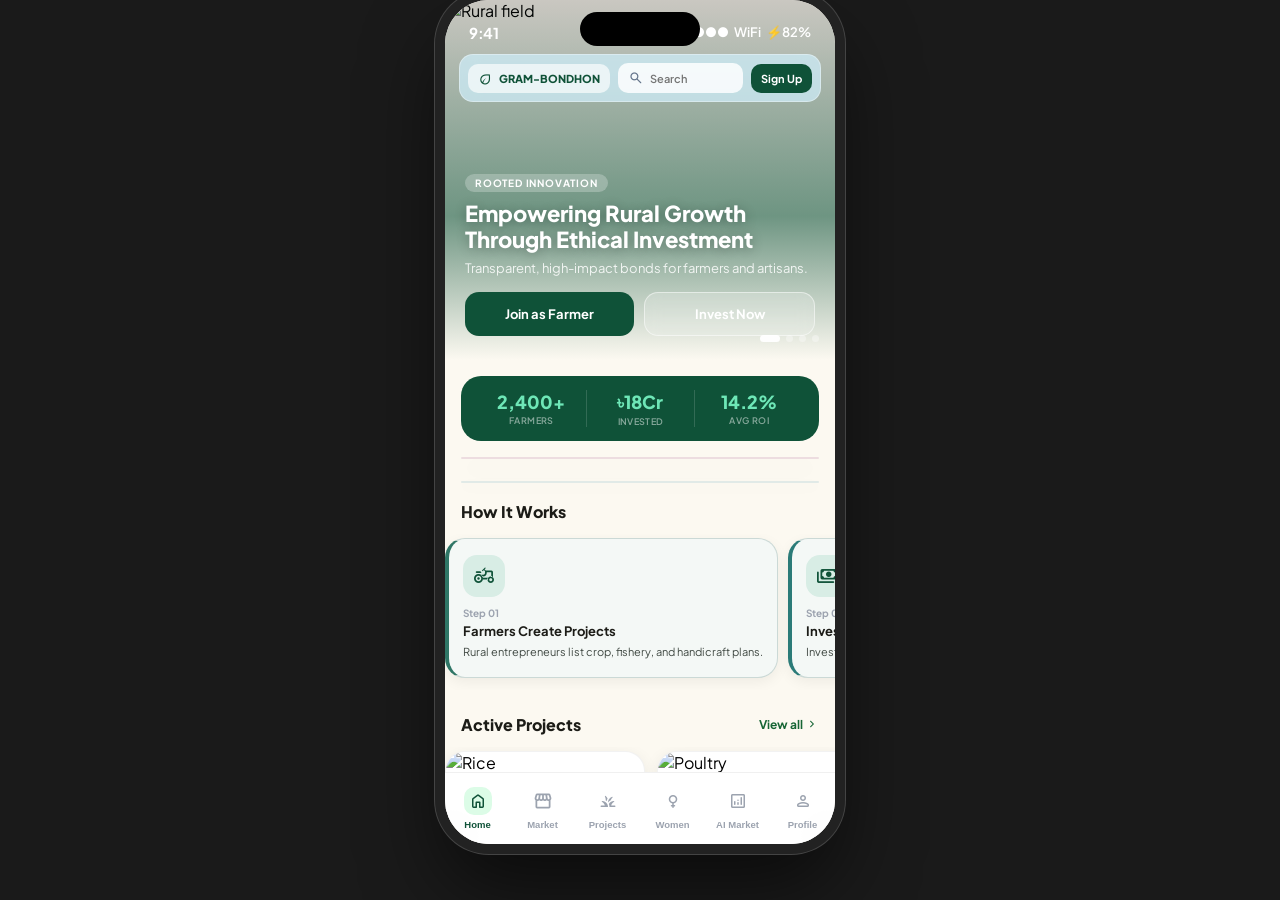
==== commit 32d04a05: "Add dedicated AI Market tab with Chart.js visualizations (price, demand, risk)" ====
--- a/app.html
+++ b/app.html
@@ -2281,6 +2281,176 @@
           opacity: 1;
           transform: translateY(0);
         }
+      }
+    </style>
+    <script src="https://cdn.jsdelivr.net/npm/chart.js@4.4.2/dist/chart.umd.min.js"></script>
+    <style>
+      /* ══ AI MARKET ANALYSIS SCREEN ══ */
+      .tab-label { font-size: 9.5px; }
+      .tab-icon { width: 28px; height: 28px; }
+      .tab-item .tab-icon .material-symbols-rounded { font-size: 20px; }
+      .aim-hero {
+        padding: 20px 20px 16px;
+        background: linear-gradient(135deg,#0b3d2e 0%,#1a6645 100%);
+        color: #fff;
+        flex-shrink: 0;
+      }
+      .aim-hero-badge {
+        display: inline-block;
+        background: rgba(255,255,255,.15);
+        color: #a7f3d0;
+        font-size: 10px;
+        font-weight: 700;
+        letter-spacing: 1px;
+        padding: 4px 10px;
+        border-radius: 20px;
+        margin-bottom: 8px;
+      }
+      .aim-hero-title { font-size: 20px; font-weight: 800; margin: 0 0 4px; line-height: 1.25; }
+      .aim-hero-sub { font-size: 12px; opacity: .7; margin: 0; }
+      .aim-select-row {
+        display: flex;
+        align-items: center;
+        gap: 10px;
+        padding: 14px 16px 0;
+      }
+      .aim-crop-select {
+        flex: 1;
+        padding: 10px 14px;
+        border-radius: 12px;
+        border: 1.5px solid #d1fae5;
+        background: #f0fdf4;
+        font-family: inherit;
+        font-size: 14px;
+        font-weight: 600;
+        color: #0f5238;
+        outline: none;
+        -webkit-appearance: none;
+        appearance: none;
+      }
+      .aim-live-badge {
+        background: #dc2626;
+        color: #fff;
+        font-size: 9px;
+        font-weight: 800;
+        letter-spacing: 1.5px;
+        padding: 5px 8px;
+        border-radius: 8px;
+        animation: aim-blink 1.4s infinite;
+      }
+      @keyframes aim-blink { 50% { opacity: .4; } }
+      .aim-kpi-row {
+        display: flex;
+        gap: 10px;
+        padding: 14px 16px 0;
+      }
+      .aim-kpi-card {
+        flex: 1;
+        background: #fff;
+        border-radius: 14px;
+        padding: 12px 10px;
+        box-shadow: 0 2px 8px rgba(0,0,0,.07);
+        display: flex;
+        flex-direction: column;
+        gap: 2px;
+      }
+      .aim-kpi-label { font-size: 9px; font-weight: 600; color: #6b7280; text-transform: uppercase; letter-spacing: .5px; }
+      .aim-kpi-val { font-size: 16px; font-weight: 800; color: #111; }
+      .aim-kpi-change { font-size: 11px; font-weight: 700; }
+      .aim-kpi-change.positive { color: #16a34a; }
+      .aim-kpi-change.negative { color: #dc2626; }
+      .aim-kpi-score { font-size: 11px; color: #6b7280; font-weight: 600; }
+      .aim-card {
+        margin: 14px 16px 0;
+        background: #fff;
+        border-radius: 16px;
+        overflow: hidden;
+        box-shadow: 0 2px 10px rgba(0,0,0,.06);
+      }
+      .aim-card-header {
+        display: flex;
+        align-items: center;
+        justify-content: space-between;
+        padding: 14px 16px 10px;
+        border-bottom: 1px solid #f3f4f6;
+      }
+      .aim-card-title { font-size: 14px; font-weight: 700; color: #111; }
+      .aim-card-badge {
+        font-size: 9px;
+        font-weight: 700;
+        letter-spacing: .5px;
+        background: #d1fae5;
+        color: #065f46;
+        padding: 3px 8px;
+        border-radius: 20px;
+      }
+      .aim-chart-wrap {
+        padding: 12px 12px 16px;
+        position: relative;
+        height: 180px;
+      }
+      .aim-chart-wrap canvas { width: 100% !important; height: 100% !important; }
+      .aim-risk-layout {
+        display: flex;
+        align-items: center;
+        gap: 16px;
+        padding: 14px 16px;
+      }
+      .aim-risk-gauge-wrap {
+        position: relative;
+        width: 110px;
+        height: 110px;
+        flex-shrink: 0;
+      }
+      .aim-risk-gauge-wrap canvas { width: 110px !important; height: 110px !important; }
+      .aim-risk-center {
+        position: absolute;
+        top: 50%; left: 50%;
+        transform: translate(-50%,-50%);
+        display: flex;
+        flex-direction: column;
+        align-items: center;
+        pointer-events: none;
+      }
+      .aim-risk-score { font-size: 22px; font-weight: 800; color: #111; }
+      .aim-risk-label { font-size: 10px; color: #6b7280; font-weight: 600; }
+      .aim-risk-bars { flex: 1; display: flex; flex-direction: column; gap: 8px; }
+      .aim-risk-bar-label { font-size: 11px; font-weight: 600; color: #374151; margin-bottom: 3px; display: flex; justify-content: space-between; }
+      .aim-risk-bar-track { background: #f3f4f6; border-radius: 6px; height: 7px; overflow: hidden; }
+      .aim-risk-bar-fill { height: 100%; border-radius: 6px; transition: width 1s ease; }
+      .aim-signal-item {
+        padding: 12px 16px;
+        border-bottom: 1px solid #f3f4f6;
+        display: flex;
+        gap: 12px;
+        align-items: flex-start;
+      }
+      .aim-signal-item:last-child { border-bottom: none; }
+      .aim-signal-pill {
+        font-size: 9px;
+        font-weight: 800;
+        letter-spacing: .5px;
+        padding: 4px 10px;
+        border-radius: 20px;
+        flex-shrink: 0;
+        margin-top: 2px;
+      }
+      .aim-signal-pill.buy { background: #dcfce7; color: #166534; }
+      .aim-signal-pill.hold { background: #fef9c3; color: #713f12; }
+      .aim-signal-pill.watch { background: #fee2e2; color: #991b1b; }
+      .aim-signal-body { flex: 1; }
+      .aim-signal-title { font-size: 13px; font-weight: 700; color: #111; margin-bottom: 3px; }
+      .aim-signal-text { font-size: 12px; color: #6b7280; line-height: 1.5; }
+      .aim-signal-conf { font-size: 10px; font-weight: 700; color: #16a34a; margin-top: 4px; }
+      .aim-season-chips { display: flex; flex-wrap: wrap; gap: 8px; padding: 14px 16px; }
+      .aim-season-chip {
+        background: #f0fdf4;
+        border: 1.5px solid #bbf7d0;
+        color: #065f46;
+        font-size: 11px;
+        font-weight: 600;
+        padding: 6px 14px;
+        border-radius: 20px;
       }
     </style>
   </head>
@@ -3601,6 +3771,93 @@
       </div>
       <!-- end women -->
 
+      <!-- ════════════════════ SCREEN: AI MARKET ════════════════════ -->
+      <div class="screen" id="screen-ai-market">
+        <div class="aim-hero">
+          <div class="aim-hero-badge">AI MARKET ANALYSIS</div>
+          <h1 class="aim-hero-title">Smart price, demand &amp; risk intelligence</h1>
+          <p class="aim-hero-sub">ML ensemble · MATLAB regression · Updated live</p>
+        </div>
+
+        <div class="aim-select-row">
+          <select id="aim-crop-select" class="aim-crop-select">
+            <option value="paddy">Paddy (Rice)</option>
+            <option value="poultry">Poultry</option>
+            <option value="fish">Fish / Aquaculture</option>
+            <option value="jute">Jute</option>
+          </select>
+          <div class="aim-live-badge">LIVE</div>
+        </div>
+
+        <div class="aim-kpi-row">
+          <div class="aim-kpi-card">
+            <span class="aim-kpi-label">Current Price</span>
+            <span class="aim-kpi-val" id="aim-current-price">৳1,840</span>
+            <span class="aim-kpi-change positive" id="aim-price-change">+4.2% wkly</span>
+          </div>
+          <div class="aim-kpi-card">
+            <span class="aim-kpi-label">3-Wk Forecast</span>
+            <span class="aim-kpi-val" id="aim-forecast-price">৳1,980</span>
+            <span class="aim-kpi-change positive" id="aim-forecast-change">+7.6% proj.</span>
+          </div>
+          <div class="aim-kpi-card">
+            <span class="aim-kpi-label">Demand</span>
+            <span class="aim-kpi-val" id="aim-demand-val">High</span>
+            <span class="aim-kpi-score" id="aim-demand-score">82/100</span>
+          </div>
+        </div>
+
+        <div class="aim-card">
+          <div class="aim-card-header">
+            <span class="aim-card-title">Price History &amp; Forecast</span>
+            <span class="aim-card-badge">ML Projection</span>
+          </div>
+          <div class="aim-chart-wrap"><canvas id="aim-price-chart"></canvas></div>
+        </div>
+
+        <div class="aim-card">
+          <div class="aim-card-header">
+            <span class="aim-card-title">Regional Demand Index</span>
+            <span class="aim-card-badge">MATLAB Model</span>
+          </div>
+          <div class="aim-chart-wrap"><canvas id="aim-region-chart"></canvas></div>
+        </div>
+
+        <div class="aim-card">
+          <div class="aim-card-header">
+            <span class="aim-card-title">Risk Protection Analysis</span>
+            <span class="aim-card-badge" id="aim-risk-badge">Low Risk</span>
+          </div>
+          <div class="aim-risk-layout">
+            <div class="aim-risk-gauge-wrap">
+              <canvas id="aim-risk-gauge"></canvas>
+              <div class="aim-risk-center">
+                <span class="aim-risk-score" id="aim-risk-score-num">18</span>
+                <span class="aim-risk-label">/100</span>
+              </div>
+            </div>
+            <div class="aim-risk-bars" id="aim-risk-bars"></div>
+          </div>
+        </div>
+
+        <div class="aim-card">
+          <div class="aim-card-header">
+            <span class="aim-card-title">AI Trade Signals</span>
+          </div>
+          <div id="aim-signals"></div>
+        </div>
+
+        <div class="aim-card">
+          <div class="aim-card-header">
+            <span class="aim-card-title">Seasonality Windows</span>
+          </div>
+          <div class="aim-season-chips" id="aim-seasons"></div>
+        </div>
+
+        <div style="height:24px"></div>
+      </div>
+      <!-- end ai-market -->
+
       <!-- ════════════════════ SCREEN: PROFILE ════════════════════ -->
       <div class="screen" id="screen-profile">
         <div class="profile-hero">
@@ -3760,6 +4017,12 @@
             <span class="material-symbols-rounded">female</span>
           </div>
           <span class="tab-label">Women</span>
+        </button>
+        <button class="tab-item" id="tab-ai-market" onclick="switchTab('ai-market')">
+          <div class="tab-icon">
+            <span class="material-symbols-rounded">analytics</span>
+          </div>
+          <span class="tab-label">AI Market</span>
         </button>
         <button
           class="tab-item"
@@ -4753,6 +5016,200 @@
       renderMarketAi(false);
       renderInvestorViz();
       refreshAuthUI();
+
+      /* ══════════════════════════════════════════════
+         AI MARKET ANALYSIS — Chart.js visualizations
+      ══════════════════════════════════════════════ */
+      let aimPriceChart = null;
+      let aimRegionChart = null;
+      let aimRiskChart = null;
+
+      // Historical price multipliers (last 8 weeks, pre-current)
+      const AIM_HISTORY_MULT = [0.88, 0.90, 0.91, 0.93, 0.95, 0.96, 0.98, 1.00];
+      const AIM_LABELS = ['W-8','W-7','W-6','W-5','W-4','W-3','W-2','W-1','Now','W+1','W+2','W+3'];
+      const AIM_REGIONS = ['Dhaka','Chittagong','Rajshahi','Khulna','Sylhet','Mymensingh'];
+      const AIM_REGION_BASE = [92, 86, 78, 70, 65, 80];
+
+      function aimGetCrop() {
+        const s = document.getElementById('aim-crop-select');
+        return s ? s.value : 'paddy';
+      }
+
+      function renderAiMarketCharts() {
+        const crop = aimGetCrop();
+        const d = marketAiData[crop];
+        if (!d) return;
+
+        // KPI row
+        document.getElementById('aim-current-price').textContent = '৳' + d.currentPrice.toLocaleString();
+        document.getElementById('aim-price-change').textContent = d.currentChange;
+        document.getElementById('aim-forecast-price').textContent = '৳' + d.forecastBase.toLocaleString();
+        document.getElementById('aim-forecast-change').textContent = d.forecastChange + ' proj.';
+        document.getElementById('aim-demand-val').textContent = d.demand;
+        document.getElementById('aim-demand-score').textContent = d.demandScore + '/100';
+
+        // ── Price chart ──────────────────────────────
+        const histPrices = AIM_HISTORY_MULT.map(m => Math.round(d.currentPrice * m));
+        const forecastPrices = d.forecast.map(f => f.price);
+        const allDataPoints = [...histPrices, ...forecastPrices];
+        const histData = [...histPrices, null, null, null];
+        const nowData = Array(8).fill(null);
+        nowData.push(d.currentPrice);
+        const foreData = Array(9).fill(null);
+        foreData.push(...forecastPrices);
+
+        const pCtx = document.getElementById('aim-price-chart');
+        if (!pCtx) return;
+        if (aimPriceChart) { aimPriceChart.destroy(); }
+        aimPriceChart = new Chart(pCtx, {
+          type: 'line',
+          data: {
+            labels: AIM_LABELS,
+            datasets: [
+              {
+                label: 'Historical',
+                data: histData,
+                borderColor: '#059669',
+                backgroundColor: 'rgba(5,150,105,0.12)',
+                borderWidth: 2.5,
+                pointRadius: 3,
+                pointBackgroundColor: '#059669',
+                tension: 0.35,
+                fill: true,
+              },
+              {
+                label: 'Forecast',
+                data: foreData,
+                borderColor: '#f59e0b',
+                backgroundColor: 'rgba(245,158,11,0.08)',
+                borderWidth: 2.5,
+                borderDash: [6,4],
+                pointRadius: 4,
+                pointBackgroundColor: '#f59e0b',
+                tension: 0.35,
+                fill: false,
+              }
+            ]
+          },
+          options: {
+            responsive: true,
+            maintainAspectRatio: false,
+            interaction: { mode: 'index', intersect: false },
+            plugins: {
+              legend: { display: true, position: 'bottom', labels: { font: { size: 10, family: 'Plus Jakarta Sans' }, boxWidth: 14, padding: 10 } },
+              tooltip: { backgroundColor: '#0f5238', titleFont: { size: 11 }, bodyFont: { size: 11 } }
+            },
+            scales: {
+              x: { ticks: { font: { size: 9 }, color: '#9ca3af' }, grid: { color: 'rgba(0,0,0,0.04)' } },
+              y: {
+                ticks: { font: { size: 9 }, color: '#9ca3af', callback: v => '৳' + v.toLocaleString() },
+                grid: { color: 'rgba(0,0,0,0.04)' }
+              }
+            }
+          }
+        });
+
+        // ── Regional demand bar chart ────────────────
+        const regionDemand = AIM_REGION_BASE.map(b => Math.round(b * (d.demandScore / 82)));
+        const rCtx = document.getElementById('aim-region-chart');
+        if (!rCtx) return;
+        if (aimRegionChart) { aimRegionChart.destroy(); }
+        aimRegionChart = new Chart(rCtx, {
+          type: 'bar',
+          data: {
+            labels: AIM_REGIONS,
+            datasets: [{
+              label: 'Demand Index',
+              data: regionDemand,
+              backgroundColor: [
+                'rgba(5,150,105,0.85)',
+                'rgba(5,150,105,0.70)',
+                'rgba(14,165,164,0.80)',
+                'rgba(37,99,235,0.70)',
+                'rgba(168,85,247,0.70)',
+                'rgba(245,158,11,0.80)'
+              ],
+              borderRadius: 6,
+              borderSkipped: false,
+            }]
+          },
+          options: {
+            responsive: true,
+            maintainAspectRatio: false,
+            plugins: {
+              legend: { display: false },
+              tooltip: { backgroundColor: '#0f5238', titleFont: { size: 11 }, bodyFont: { size: 11 } }
+            },
+            scales: {
+              x: { ticks: { font: { size: 9 }, color: '#9ca3af' }, grid: { display: false } },
+              y: { ticks: { font: { size: 9 }, color: '#9ca3af' }, grid: { color: 'rgba(0,0,0,0.04)' }, min: 0, max: 100 }
+            }
+          }
+        });
+
+        // ── Risk gauge (doughnut) ────────────────────
+        const riskScore = d.riskScore;
+        const riskColor = riskScore < 30 ? '#22c55e' : riskScore < 55 ? '#f59e0b' : '#ef4444';
+        const gCtx = document.getElementById('aim-risk-gauge');
+        if (!gCtx) return;
+        if (aimRiskChart) { aimRiskChart.destroy(); }
+        aimRiskChart = new Chart(gCtx, {
+          type: 'doughnut',
+          data: {
+            datasets: [{
+              data: [riskScore, 100 - riskScore],
+              backgroundColor: [riskColor, '#f3f4f6'],
+              borderWidth: 0,
+              circumference: 270,
+              rotation: -135,
+            }]
+          },
+          options: {
+            responsive: false,
+            cutout: '72%',
+            plugins: { legend: { display: false }, tooltip: { enabled: false } }
+          }
+        });
+        document.getElementById('aim-risk-score-num').textContent = riskScore;
+        document.getElementById('aim-risk-badge').textContent =
+          riskScore < 30 ? 'Low Risk' : riskScore < 55 ? 'Medium Risk' : 'High Risk';
+        document.getElementById('aim-risk-badge').style.background =
+          riskScore < 30 ? '#dcfce7' : riskScore < 55 ? '#fef9c3' : '#fee2e2';
+        document.getElementById('aim-risk-badge').style.color =
+          riskScore < 30 ? '#166534' : riskScore < 55 ? '#713f12' : '#991b1b';
+
+        // Risk bars
+        document.getElementById('aim-risk-bars').innerHTML = d.risks.map(r => `
+          <div class="aim-risk-bar-item">
+            <div class="aim-risk-bar-label">
+              <span>${r.title}</span><span style="color:${r.color};font-weight:700">${r.score}%</span>
+            </div>
+            <div class="aim-risk-bar-track">
+              <div class="aim-risk-bar-fill" style="width:${r.score}%;background:${r.color}"></div>
+            </div>
+          </div>
+        `).join('');
+
+        // AI Signals
+        document.getElementById('aim-signals').innerHTML = d.signals.map(s => `
+          <div class="aim-signal-item">
+            <span class="aim-signal-pill ${s.tone}">${s.label.toUpperCase()}</span>
+            <div class="aim-signal-body">
+              <div class="aim-signal-title">${s.title}</div>
+              <div class="aim-signal-text">${s.text}</div>
+              <div class="aim-signal-conf">Confidence: ${s.confidence}%</div>
+            </div>
+          </div>
+        `).join('');
+
+        // Seasonality
+        document.getElementById('aim-seasons').innerHTML = d.seasons.map(s =>
+          `<div class="aim-season-chip">${s}</div>`
+        ).join('');
+      }
+
+      document.getElementById('aim-crop-select').addEventListener('change', renderAiMarketCharts);
+      renderAiMarketCharts();
     </script>
   </body>
 </html>
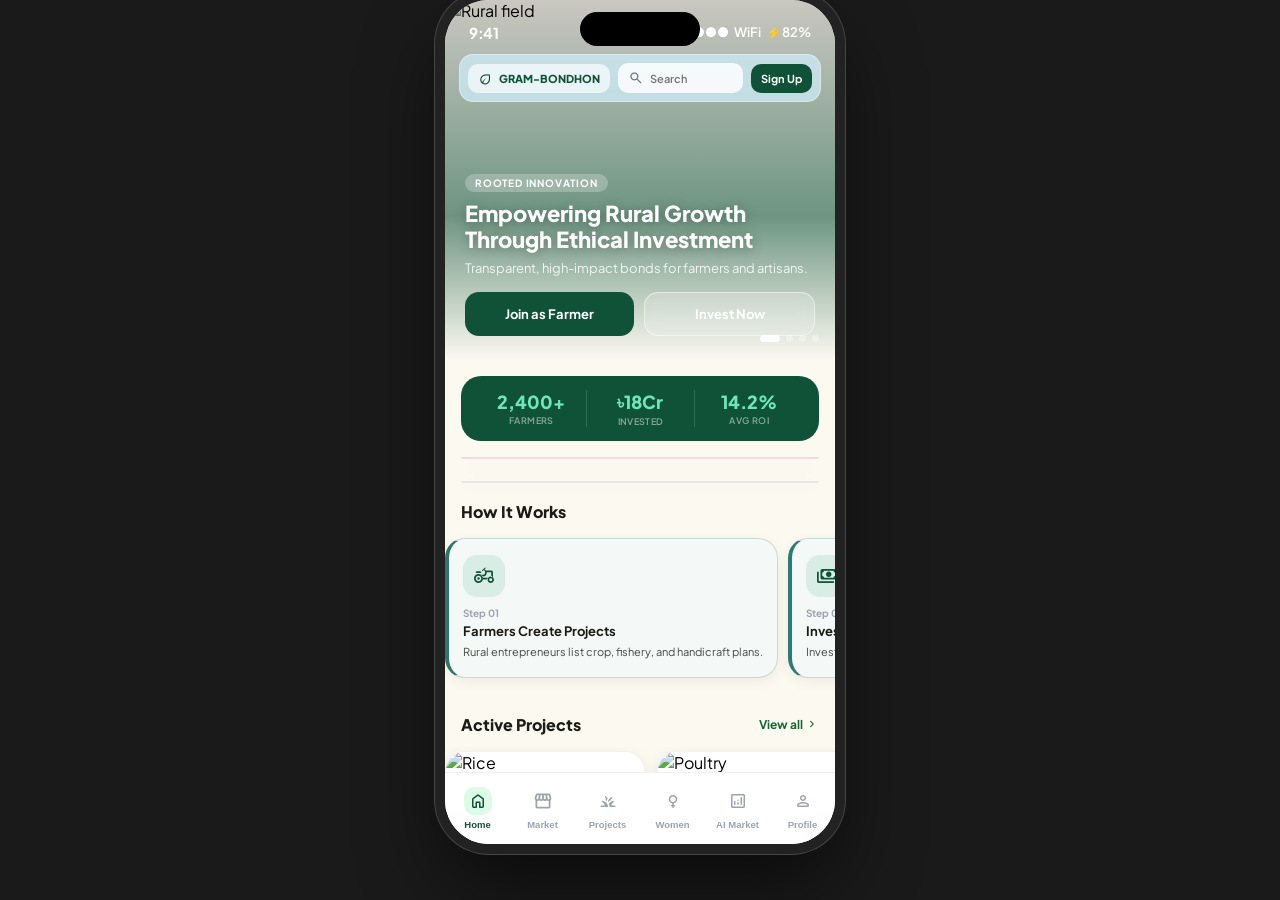
==== commit 369469ef: "Fix: re-render charts on tab switch, fix chart data alignment, Women programs vertical layout" ====
--- a/app.html
+++ b/app.html
@@ -2008,13 +2008,16 @@
         font-size: 10px;
         color: #6b7280;
       }
-      .women-program-list,
+      .women-program-list {
+        display: flex;
+        flex-direction: column;
+        gap: 10px;
+      }
       .women-member-scroll {
         display: flex;
         gap: 10px;
         overflow-x: auto;
       }
-      .women-program-list::-webkit-scrollbar,
       .women-member-scroll::-webkit-scrollbar {
         display: none;
       }
@@ -2025,6 +2028,10 @@
         border: 1px solid rgba(157, 74, 138, 0.12);
         border-radius: 18px;
         padding: 14px;
+      }
+      .women-program-card {
+        min-width: unset;
+        width: 100%;
       }
       .women-program-card h4,
       .women-member-card h4 {
@@ -2286,18 +2293,25 @@
     <script src="https://cdn.jsdelivr.net/npm/chart.js@4.4.2/dist/chart.umd.min.js"></script>
     <style>
       /* ══ AI MARKET ANALYSIS SCREEN ══ */
-      .tab-label { font-size: 9.5px; }
-      .tab-icon { width: 28px; height: 28px; }
-      .tab-item .tab-icon .material-symbols-rounded { font-size: 20px; }
+      .tab-label {
+        font-size: 9.5px;
+      }
+      .tab-icon {
+        width: 28px;
+        height: 28px;
+      }
+      .tab-item .tab-icon .material-symbols-rounded {
+        font-size: 20px;
+      }
       .aim-hero {
         padding: 20px 20px 16px;
-        background: linear-gradient(135deg,#0b3d2e 0%,#1a6645 100%);
+        background: linear-gradient(135deg, #0b3d2e 0%, #1a6645 100%);
         color: #fff;
         flex-shrink: 0;
       }
       .aim-hero-badge {
         display: inline-block;
-        background: rgba(255,255,255,.15);
+        background: rgba(255, 255, 255, 0.15);
         color: #a7f3d0;
         font-size: 10px;
         font-weight: 700;
@@ -2306,8 +2320,17 @@
         border-radius: 20px;
         margin-bottom: 8px;
       }
-      .aim-hero-title { font-size: 20px; font-weight: 800; margin: 0 0 4px; line-height: 1.25; }
-      .aim-hero-sub { font-size: 12px; opacity: .7; margin: 0; }
+      .aim-hero-title {
+        font-size: 20px;
+        font-weight: 800;
+        margin: 0 0 4px;
+        line-height: 1.25;
+      }
+      .aim-hero-sub {
+        font-size: 12px;
+        opacity: 0.7;
+        margin: 0;
+      }
       .aim-select-row {
         display: flex;
         align-items: center;
@@ -2338,7 +2361,11 @@
         border-radius: 8px;
         animation: aim-blink 1.4s infinite;
       }
-      @keyframes aim-blink { 50% { opacity: .4; } }
+      @keyframes aim-blink {
+        50% {
+          opacity: 0.4;
+        }
+      }
       .aim-kpi-row {
         display: flex;
         gap: 10px;
@@ -2349,23 +2376,44 @@
         background: #fff;
         border-radius: 14px;
         padding: 12px 10px;
-        box-shadow: 0 2px 8px rgba(0,0,0,.07);
+        box-shadow: 0 2px 8px rgba(0, 0, 0, 0.07);
         display: flex;
         flex-direction: column;
         gap: 2px;
       }
-      .aim-kpi-label { font-size: 9px; font-weight: 600; color: #6b7280; text-transform: uppercase; letter-spacing: .5px; }
-      .aim-kpi-val { font-size: 16px; font-weight: 800; color: #111; }
-      .aim-kpi-change { font-size: 11px; font-weight: 700; }
-      .aim-kpi-change.positive { color: #16a34a; }
-      .aim-kpi-change.negative { color: #dc2626; }
-      .aim-kpi-score { font-size: 11px; color: #6b7280; font-weight: 600; }
+      .aim-kpi-label {
+        font-size: 9px;
+        font-weight: 600;
+        color: #6b7280;
+        text-transform: uppercase;
+        letter-spacing: 0.5px;
+      }
+      .aim-kpi-val {
+        font-size: 16px;
+        font-weight: 800;
+        color: #111;
+      }
+      .aim-kpi-change {
+        font-size: 11px;
+        font-weight: 700;
+      }
+      .aim-kpi-change.positive {
+        color: #16a34a;
+      }
+      .aim-kpi-change.negative {
+        color: #dc2626;
+      }
+      .aim-kpi-score {
+        font-size: 11px;
+        color: #6b7280;
+        font-weight: 600;
+      }
       .aim-card {
         margin: 14px 16px 0;
         background: #fff;
         border-radius: 16px;
         overflow: hidden;
-        box-shadow: 0 2px 10px rgba(0,0,0,.06);
+        box-shadow: 0 2px 10px rgba(0, 0, 0, 0.06);
       }
       .aim-card-header {
         display: flex;
@@ -2374,11 +2422,15 @@
         padding: 14px 16px 10px;
         border-bottom: 1px solid #f3f4f6;
       }
-      .aim-card-title { font-size: 14px; font-weight: 700; color: #111; }
+      .aim-card-title {
+        font-size: 14px;
+        font-weight: 700;
+        color: #111;
+      }
       .aim-card-badge {
         font-size: 9px;
         font-weight: 700;
-        letter-spacing: .5px;
+        letter-spacing: 0.5px;
         background: #d1fae5;
         color: #065f46;
         padding: 3px 8px;
@@ -2389,7 +2441,10 @@
         position: relative;
         height: 180px;
       }
-      .aim-chart-wrap canvas { width: 100% !important; height: 100% !important; }
+      .aim-chart-wrap canvas {
+        width: 100% !important;
+        height: 100% !important;
+      }
       .aim-risk-layout {
         display: flex;
         align-items: center;
@@ -2402,22 +2457,55 @@
         height: 110px;
         flex-shrink: 0;
       }
-      .aim-risk-gauge-wrap canvas { width: 110px !important; height: 110px !important; }
+      .aim-risk-gauge-wrap canvas {
+        width: 110px !important;
+        height: 110px !important;
+      }
       .aim-risk-center {
         position: absolute;
-        top: 50%; left: 50%;
-        transform: translate(-50%,-50%);
+        top: 50%;
+        left: 50%;
+        transform: translate(-50%, -50%);
         display: flex;
         flex-direction: column;
         align-items: center;
         pointer-events: none;
       }
-      .aim-risk-score { font-size: 22px; font-weight: 800; color: #111; }
-      .aim-risk-label { font-size: 10px; color: #6b7280; font-weight: 600; }
-      .aim-risk-bars { flex: 1; display: flex; flex-direction: column; gap: 8px; }
-      .aim-risk-bar-label { font-size: 11px; font-weight: 600; color: #374151; margin-bottom: 3px; display: flex; justify-content: space-between; }
-      .aim-risk-bar-track { background: #f3f4f6; border-radius: 6px; height: 7px; overflow: hidden; }
-      .aim-risk-bar-fill { height: 100%; border-radius: 6px; transition: width 1s ease; }
+      .aim-risk-score {
+        font-size: 22px;
+        font-weight: 800;
+        color: #111;
+      }
+      .aim-risk-label {
+        font-size: 10px;
+        color: #6b7280;
+        font-weight: 600;
+      }
+      .aim-risk-bars {
+        flex: 1;
+        display: flex;
+        flex-direction: column;
+        gap: 8px;
+      }
+      .aim-risk-bar-label {
+        font-size: 11px;
+        font-weight: 600;
+        color: #374151;
+        margin-bottom: 3px;
+        display: flex;
+        justify-content: space-between;
+      }
+      .aim-risk-bar-track {
+        background: #f3f4f6;
+        border-radius: 6px;
+        height: 7px;
+        overflow: hidden;
+      }
+      .aim-risk-bar-fill {
+        height: 100%;
+        border-radius: 6px;
+        transition: width 1s ease;
+      }
       .aim-signal-item {
         padding: 12px 16px;
         border-bottom: 1px solid #f3f4f6;
@@ -2425,24 +2513,56 @@
         gap: 12px;
         align-items: flex-start;
       }
-      .aim-signal-item:last-child { border-bottom: none; }
+      .aim-signal-item:last-child {
+        border-bottom: none;
+      }
       .aim-signal-pill {
         font-size: 9px;
         font-weight: 800;
-        letter-spacing: .5px;
+        letter-spacing: 0.5px;
         padding: 4px 10px;
         border-radius: 20px;
         flex-shrink: 0;
         margin-top: 2px;
       }
-      .aim-signal-pill.buy { background: #dcfce7; color: #166534; }
-      .aim-signal-pill.hold { background: #fef9c3; color: #713f12; }
-      .aim-signal-pill.watch { background: #fee2e2; color: #991b1b; }
-      .aim-signal-body { flex: 1; }
-      .aim-signal-title { font-size: 13px; font-weight: 700; color: #111; margin-bottom: 3px; }
-      .aim-signal-text { font-size: 12px; color: #6b7280; line-height: 1.5; }
-      .aim-signal-conf { font-size: 10px; font-weight: 700; color: #16a34a; margin-top: 4px; }
-      .aim-season-chips { display: flex; flex-wrap: wrap; gap: 8px; padding: 14px 16px; }
+      .aim-signal-pill.buy {
+        background: #dcfce7;
+        color: #166534;
+      }
+      .aim-signal-pill.hold {
+        background: #fef9c3;
+        color: #713f12;
+      }
+      .aim-signal-pill.watch {
+        background: #fee2e2;
+        color: #991b1b;
+      }
+      .aim-signal-body {
+        flex: 1;
+      }
+      .aim-signal-title {
+        font-size: 13px;
+        font-weight: 700;
+        color: #111;
+        margin-bottom: 3px;
+      }
+      .aim-signal-text {
+        font-size: 12px;
+        color: #6b7280;
+        line-height: 1.5;
+      }
+      .aim-signal-conf {
+        font-size: 10px;
+        font-weight: 700;
+        color: #16a34a;
+        margin-top: 4px;
+      }
+      .aim-season-chips {
+        display: flex;
+        flex-wrap: wrap;
+        gap: 8px;
+        padding: 14px 16px;
+      }
       .aim-season-chip {
         background: #f0fdf4;
         border: 1.5px solid #bbf7d0;
@@ -3775,8 +3895,12 @@
       <div class="screen" id="screen-ai-market">
         <div class="aim-hero">
           <div class="aim-hero-badge">AI MARKET ANALYSIS</div>
-          <h1 class="aim-hero-title">Smart price, demand &amp; risk intelligence</h1>
-          <p class="aim-hero-sub">ML ensemble · MATLAB regression · Updated live</p>
+          <h1 class="aim-hero-title">
+            Smart price, demand &amp; risk intelligence
+          </h1>
+          <p class="aim-hero-sub">
+            ML ensemble · MATLAB regression · Updated live
+          </p>
         </div>
 
         <div class="aim-select-row">
@@ -3793,12 +3917,16 @@
           <div class="aim-kpi-card">
             <span class="aim-kpi-label">Current Price</span>
             <span class="aim-kpi-val" id="aim-current-price">৳1,840</span>
-            <span class="aim-kpi-change positive" id="aim-price-change">+4.2% wkly</span>
+            <span class="aim-kpi-change positive" id="aim-price-change"
+              >+4.2% wkly</span
+            >
           </div>
           <div class="aim-kpi-card">
             <span class="aim-kpi-label">3-Wk Forecast</span>
             <span class="aim-kpi-val" id="aim-forecast-price">৳1,980</span>
-            <span class="aim-kpi-change positive" id="aim-forecast-change">+7.6% proj.</span>
+            <span class="aim-kpi-change positive" id="aim-forecast-change"
+              >+7.6% proj.</span
+            >
           </div>
           <div class="aim-kpi-card">
             <span class="aim-kpi-label">Demand</span>
@@ -3812,7 +3940,9 @@
             <span class="aim-card-title">Price History &amp; Forecast</span>
             <span class="aim-card-badge">ML Projection</span>
           </div>
-          <div class="aim-chart-wrap"><canvas id="aim-price-chart"></canvas></div>
+          <div class="aim-chart-wrap">
+            <canvas id="aim-price-chart"></canvas>
+          </div>
         </div>
 
         <div class="aim-card">
@@ -3820,7 +3950,9 @@
             <span class="aim-card-title">Regional Demand Index</span>
             <span class="aim-card-badge">MATLAB Model</span>
           </div>
-          <div class="aim-chart-wrap"><canvas id="aim-region-chart"></canvas></div>
+          <div class="aim-chart-wrap">
+            <canvas id="aim-region-chart"></canvas>
+          </div>
         </div>
 
         <div class="aim-card">
@@ -3854,7 +3986,7 @@
           <div class="aim-season-chips" id="aim-seasons"></div>
         </div>
 
-        <div style="height:24px"></div>
+        <div style="height: 24px"></div>
       </div>
       <!-- end ai-market -->
 
@@ -4018,7 +4150,11 @@
           </div>
           <span class="tab-label">Women</span>
         </button>
-        <button class="tab-item" id="tab-ai-market" onclick="switchTab('ai-market')">
+        <button
+          class="tab-item"
+          id="tab-ai-market"
+          onclick="switchTab('ai-market')"
+        >
           <div class="tab-icon">
             <span class="material-symbols-rounded">analytics</span>
           </div>
@@ -4830,6 +4966,13 @@
           .forEach((t) => t.classList.remove("active"));
         document.getElementById("screen-" + name).classList.add("active");
         document.getElementById("tab-" + name).classList.add("active");
+
+        // Re-render charts after screen becomes visible (Chart.js needs visible container)
+        if (name === "ai-market") {
+          requestAnimationFrame(() => renderAiMarketCharts());
+        } else if (name === "projects") {
+          requestAnimationFrame(() => renderInvestorViz());
+        }
       }
 
       // Filter chip toggle in marketplace
@@ -5025,14 +5168,34 @@
       let aimRiskChart = null;
 
       // Historical price multipliers (last 8 weeks, pre-current)
-      const AIM_HISTORY_MULT = [0.88, 0.90, 0.91, 0.93, 0.95, 0.96, 0.98, 1.00];
-      const AIM_LABELS = ['W-8','W-7','W-6','W-5','W-4','W-3','W-2','W-1','Now','W+1','W+2','W+3'];
-      const AIM_REGIONS = ['Dhaka','Chittagong','Rajshahi','Khulna','Sylhet','Mymensingh'];
+      const AIM_HISTORY_MULT = [0.88, 0.9, 0.91, 0.93, 0.95, 0.96, 0.98, 1.0];
+      const AIM_LABELS = [
+        "W-8",
+        "W-7",
+        "W-6",
+        "W-5",
+        "W-4",
+        "W-3",
+        "W-2",
+        "W-1",
+        "Now",
+        "W+1",
+        "W+2",
+        "W+3",
+      ];
+      const AIM_REGIONS = [
+        "Dhaka",
+        "Chittagong",
+        "Rajshahi",
+        "Khulna",
+        "Sylhet",
+        "Mymensingh",
+      ];
       const AIM_REGION_BASE = [92, 86, 78, 70, 65, 80];
 
       function aimGetCrop() {
-        const s = document.getElementById('aim-crop-select');
-        return s ? s.value : 'paddy';
+        const s = document.getElementById("aim-crop-select");
+        return s ? s.value : "paddy";
       }
 
       function renderAiMarketCharts() {
@@ -5041,145 +5204,203 @@
         if (!d) return;
 
         // KPI row
-        document.getElementById('aim-current-price').textContent = '৳' + d.currentPrice.toLocaleString();
-        document.getElementById('aim-price-change').textContent = d.currentChange;
-        document.getElementById('aim-forecast-price').textContent = '৳' + d.forecastBase.toLocaleString();
-        document.getElementById('aim-forecast-change').textContent = d.forecastChange + ' proj.';
-        document.getElementById('aim-demand-val').textContent = d.demand;
-        document.getElementById('aim-demand-score').textContent = d.demandScore + '/100';
+        document.getElementById("aim-current-price").textContent =
+          "৳" + d.currentPrice.toLocaleString();
+        document.getElementById("aim-price-change").textContent =
+          d.currentChange;
+        document.getElementById("aim-forecast-price").textContent =
+          "৳" + d.forecastBase.toLocaleString();
+        document.getElementById("aim-forecast-change").textContent =
+          d.forecastChange + " proj.";
+        document.getElementById("aim-demand-val").textContent = d.demand;
+        document.getElementById("aim-demand-score").textContent =
+          d.demandScore + "/100";
 
         // ── Price chart ──────────────────────────────
-        const histPrices = AIM_HISTORY_MULT.map(m => Math.round(d.currentPrice * m));
-        const forecastPrices = d.forecast.map(f => f.price);
-        const allDataPoints = [...histPrices, ...forecastPrices];
-        const histData = [...histPrices, null, null, null];
-        const nowData = Array(8).fill(null);
-        nowData.push(d.currentPrice);
-        const foreData = Array(9).fill(null);
-        foreData.push(...forecastPrices);
-
-        const pCtx = document.getElementById('aim-price-chart');
+        const histPrices = AIM_HISTORY_MULT.map((m) =>
+          Math.round(d.currentPrice * m),
+        );
+        const forecastPrices = d.forecast.map((f) => f.price);
+        // histData: W-8…W-1 (8 pts), connect at Now, then null for W+1…W+3  → 12 items
+        const histData = [...histPrices, d.currentPrice, null, null, null];
+        // foreData: null for W-8…Now (9 nulls), then W+1…W+3 forecast → 12 items
+        const foreData = [...Array(9).fill(null), ...forecastPrices];
+
+        const pCtx = document.getElementById("aim-price-chart");
         if (!pCtx) return;
-        if (aimPriceChart) { aimPriceChart.destroy(); }
+        if (aimPriceChart) {
+          aimPriceChart.destroy();
+        }
         aimPriceChart = new Chart(pCtx, {
-          type: 'line',
+          type: "line",
           data: {
             labels: AIM_LABELS,
             datasets: [
               {
-                label: 'Historical',
+                label: "Historical",
                 data: histData,
-                borderColor: '#059669',
-                backgroundColor: 'rgba(5,150,105,0.12)',
+                borderColor: "#059669",
+                backgroundColor: "rgba(5,150,105,0.12)",
                 borderWidth: 2.5,
                 pointRadius: 3,
-                pointBackgroundColor: '#059669',
+                pointBackgroundColor: "#059669",
                 tension: 0.35,
                 fill: true,
               },
               {
-                label: 'Forecast',
+                label: "Forecast",
                 data: foreData,
-                borderColor: '#f59e0b',
-                backgroundColor: 'rgba(245,158,11,0.08)',
+                borderColor: "#f59e0b",
+                backgroundColor: "rgba(245,158,11,0.08)",
                 borderWidth: 2.5,
-                borderDash: [6,4],
+                borderDash: [6, 4],
                 pointRadius: 4,
-                pointBackgroundColor: '#f59e0b',
+                pointBackgroundColor: "#f59e0b",
                 tension: 0.35,
                 fill: false,
-              }
-            ]
+              },
+            ],
           },
           options: {
             responsive: true,
             maintainAspectRatio: false,
-            interaction: { mode: 'index', intersect: false },
+            interaction: { mode: "index", intersect: false },
             plugins: {
-              legend: { display: true, position: 'bottom', labels: { font: { size: 10, family: 'Plus Jakarta Sans' }, boxWidth: 14, padding: 10 } },
-              tooltip: { backgroundColor: '#0f5238', titleFont: { size: 11 }, bodyFont: { size: 11 } }
+              legend: {
+                display: true,
+                position: "bottom",
+                labels: {
+                  font: { size: 10, family: "Plus Jakarta Sans" },
+                  boxWidth: 14,
+                  padding: 10,
+                },
+              },
+              tooltip: {
+                backgroundColor: "#0f5238",
+                titleFont: { size: 11 },
+                bodyFont: { size: 11 },
+              },
             },
             scales: {
-              x: { ticks: { font: { size: 9 }, color: '#9ca3af' }, grid: { color: 'rgba(0,0,0,0.04)' } },
+              x: {
+                ticks: { font: { size: 9 }, color: "#9ca3af" },
+                grid: { color: "rgba(0,0,0,0.04)" },
+              },
               y: {
-                ticks: { font: { size: 9 }, color: '#9ca3af', callback: v => '৳' + v.toLocaleString() },
-                grid: { color: 'rgba(0,0,0,0.04)' }
-              }
-            }
-          }
+                ticks: {
+                  font: { size: 9 },
+                  color: "#9ca3af",
+                  callback: (v) => "৳" + v.toLocaleString(),
+                },
+                grid: { color: "rgba(0,0,0,0.04)" },
+              },
+            },
+          },
         });
 
         // ── Regional demand bar chart ────────────────
-        const regionDemand = AIM_REGION_BASE.map(b => Math.round(b * (d.demandScore / 82)));
-        const rCtx = document.getElementById('aim-region-chart');
+        const regionDemand = AIM_REGION_BASE.map((b) =>
+          Math.round(b * (d.demandScore / 82)),
+        );
+        const rCtx = document.getElementById("aim-region-chart");
         if (!rCtx) return;
-        if (aimRegionChart) { aimRegionChart.destroy(); }
+        if (aimRegionChart) {
+          aimRegionChart.destroy();
+        }
         aimRegionChart = new Chart(rCtx, {
-          type: 'bar',
+          type: "bar",
           data: {
             labels: AIM_REGIONS,
-            datasets: [{
-              label: 'Demand Index',
-              data: regionDemand,
-              backgroundColor: [
-                'rgba(5,150,105,0.85)',
-                'rgba(5,150,105,0.70)',
-                'rgba(14,165,164,0.80)',
-                'rgba(37,99,235,0.70)',
-                'rgba(168,85,247,0.70)',
-                'rgba(245,158,11,0.80)'
-              ],
-              borderRadius: 6,
-              borderSkipped: false,
-            }]
+            datasets: [
+              {
+                label: "Demand Index",
+                data: regionDemand,
+                backgroundColor: [
+                  "rgba(5,150,105,0.85)",
+                  "rgba(5,150,105,0.70)",
+                  "rgba(14,165,164,0.80)",
+                  "rgba(37,99,235,0.70)",
+                  "rgba(168,85,247,0.70)",
+                  "rgba(245,158,11,0.80)",
+                ],
+                borderRadius: 6,
+                borderSkipped: false,
+              },
+            ],
           },
           options: {
             responsive: true,
             maintainAspectRatio: false,
             plugins: {
               legend: { display: false },
-              tooltip: { backgroundColor: '#0f5238', titleFont: { size: 11 }, bodyFont: { size: 11 } }
+              tooltip: {
+                backgroundColor: "#0f5238",
+                titleFont: { size: 11 },
+                bodyFont: { size: 11 },
+              },
             },
             scales: {
-              x: { ticks: { font: { size: 9 }, color: '#9ca3af' }, grid: { display: false } },
-              y: { ticks: { font: { size: 9 }, color: '#9ca3af' }, grid: { color: 'rgba(0,0,0,0.04)' }, min: 0, max: 100 }
-            }
-          }
+              x: {
+                ticks: { font: { size: 9 }, color: "#9ca3af" },
+                grid: { display: false },
+              },
+              y: {
+                ticks: { font: { size: 9 }, color: "#9ca3af" },
+                grid: { color: "rgba(0,0,0,0.04)" },
+                min: 0,
+                max: 100,
+              },
+            },
+          },
         });
 
         // ── Risk gauge (doughnut) ────────────────────
         const riskScore = d.riskScore;
-        const riskColor = riskScore < 30 ? '#22c55e' : riskScore < 55 ? '#f59e0b' : '#ef4444';
-        const gCtx = document.getElementById('aim-risk-gauge');
+        const riskColor =
+          riskScore < 30 ? "#22c55e" : riskScore < 55 ? "#f59e0b" : "#ef4444";
+        const gCtx = document.getElementById("aim-risk-gauge");
         if (!gCtx) return;
-        if (aimRiskChart) { aimRiskChart.destroy(); }
+        if (aimRiskChart) {
+          aimRiskChart.destroy();
+        }
         aimRiskChart = new Chart(gCtx, {
-          type: 'doughnut',
+          type: "doughnut",
           data: {
-            datasets: [{
-              data: [riskScore, 100 - riskScore],
-              backgroundColor: [riskColor, '#f3f4f6'],
-              borderWidth: 0,
-              circumference: 270,
-              rotation: -135,
-            }]
+            datasets: [
+              {
+                data: [riskScore, 100 - riskScore],
+                backgroundColor: [riskColor, "#f3f4f6"],
+                borderWidth: 0,
+                circumference: 270,
+                rotation: -135,
+              },
+            ],
           },
           options: {
             responsive: false,
-            cutout: '72%',
-            plugins: { legend: { display: false }, tooltip: { enabled: false } }
-          }
+            cutout: "72%",
+            plugins: {
+              legend: { display: false },
+              tooltip: { enabled: false },
+            },
+          },
         });
-        document.getElementById('aim-risk-score-num').textContent = riskScore;
-        document.getElementById('aim-risk-badge').textContent =
-          riskScore < 30 ? 'Low Risk' : riskScore < 55 ? 'Medium Risk' : 'High Risk';
-        document.getElementById('aim-risk-badge').style.background =
-          riskScore < 30 ? '#dcfce7' : riskScore < 55 ? '#fef9c3' : '#fee2e2';
-        document.getElementById('aim-risk-badge').style.color =
-          riskScore < 30 ? '#166534' : riskScore < 55 ? '#713f12' : '#991b1b';
+        document.getElementById("aim-risk-score-num").textContent = riskScore;
+        document.getElementById("aim-risk-badge").textContent =
+          riskScore < 30
+            ? "Low Risk"
+            : riskScore < 55
+              ? "Medium Risk"
+              : "High Risk";
+        document.getElementById("aim-risk-badge").style.background =
+          riskScore < 30 ? "#dcfce7" : riskScore < 55 ? "#fef9c3" : "#fee2e2";
+        document.getElementById("aim-risk-badge").style.color =
+          riskScore < 30 ? "#166534" : riskScore < 55 ? "#713f12" : "#991b1b";
 
         // Risk bars
-        document.getElementById('aim-risk-bars').innerHTML = d.risks.map(r => `
+        document.getElementById("aim-risk-bars").innerHTML = d.risks
+          .map(
+            (r) => `
           <div class="aim-risk-bar-item">
             <div class="aim-risk-bar-label">
               <span>${r.title}</span><span style="color:${r.color};font-weight:700">${r.score}%</span>
@@ -5188,10 +5409,14 @@
               <div class="aim-risk-bar-fill" style="width:${r.score}%;background:${r.color}"></div>
             </div>
           </div>
-        `).join('');
+        `,
+          )
+          .join("");
 
         // AI Signals
-        document.getElementById('aim-signals').innerHTML = d.signals.map(s => `
+        document.getElementById("aim-signals").innerHTML = d.signals
+          .map(
+            (s) => `
           <div class="aim-signal-item">
             <span class="aim-signal-pill ${s.tone}">${s.label.toUpperCase()}</span>
             <div class="aim-signal-body">
@@ -5200,15 +5425,19 @@
               <div class="aim-signal-conf">Confidence: ${s.confidence}%</div>
             </div>
           </div>
-        `).join('');
+        `,
+          )
+          .join("");
 
         // Seasonality
-        document.getElementById('aim-seasons').innerHTML = d.seasons.map(s =>
-          `<div class="aim-season-chip">${s}</div>`
-        ).join('');
-      }
-
-      document.getElementById('aim-crop-select').addEventListener('change', renderAiMarketCharts);
+        document.getElementById("aim-seasons").innerHTML = d.seasons
+          .map((s) => `<div class="aim-season-chip">${s}</div>`)
+          .join("");
+      }
+
+      document
+        .getElementById("aim-crop-select")
+        .addEventListener("change", renderAiMarketCharts);
       renderAiMarketCharts();
     </script>
   </body>
